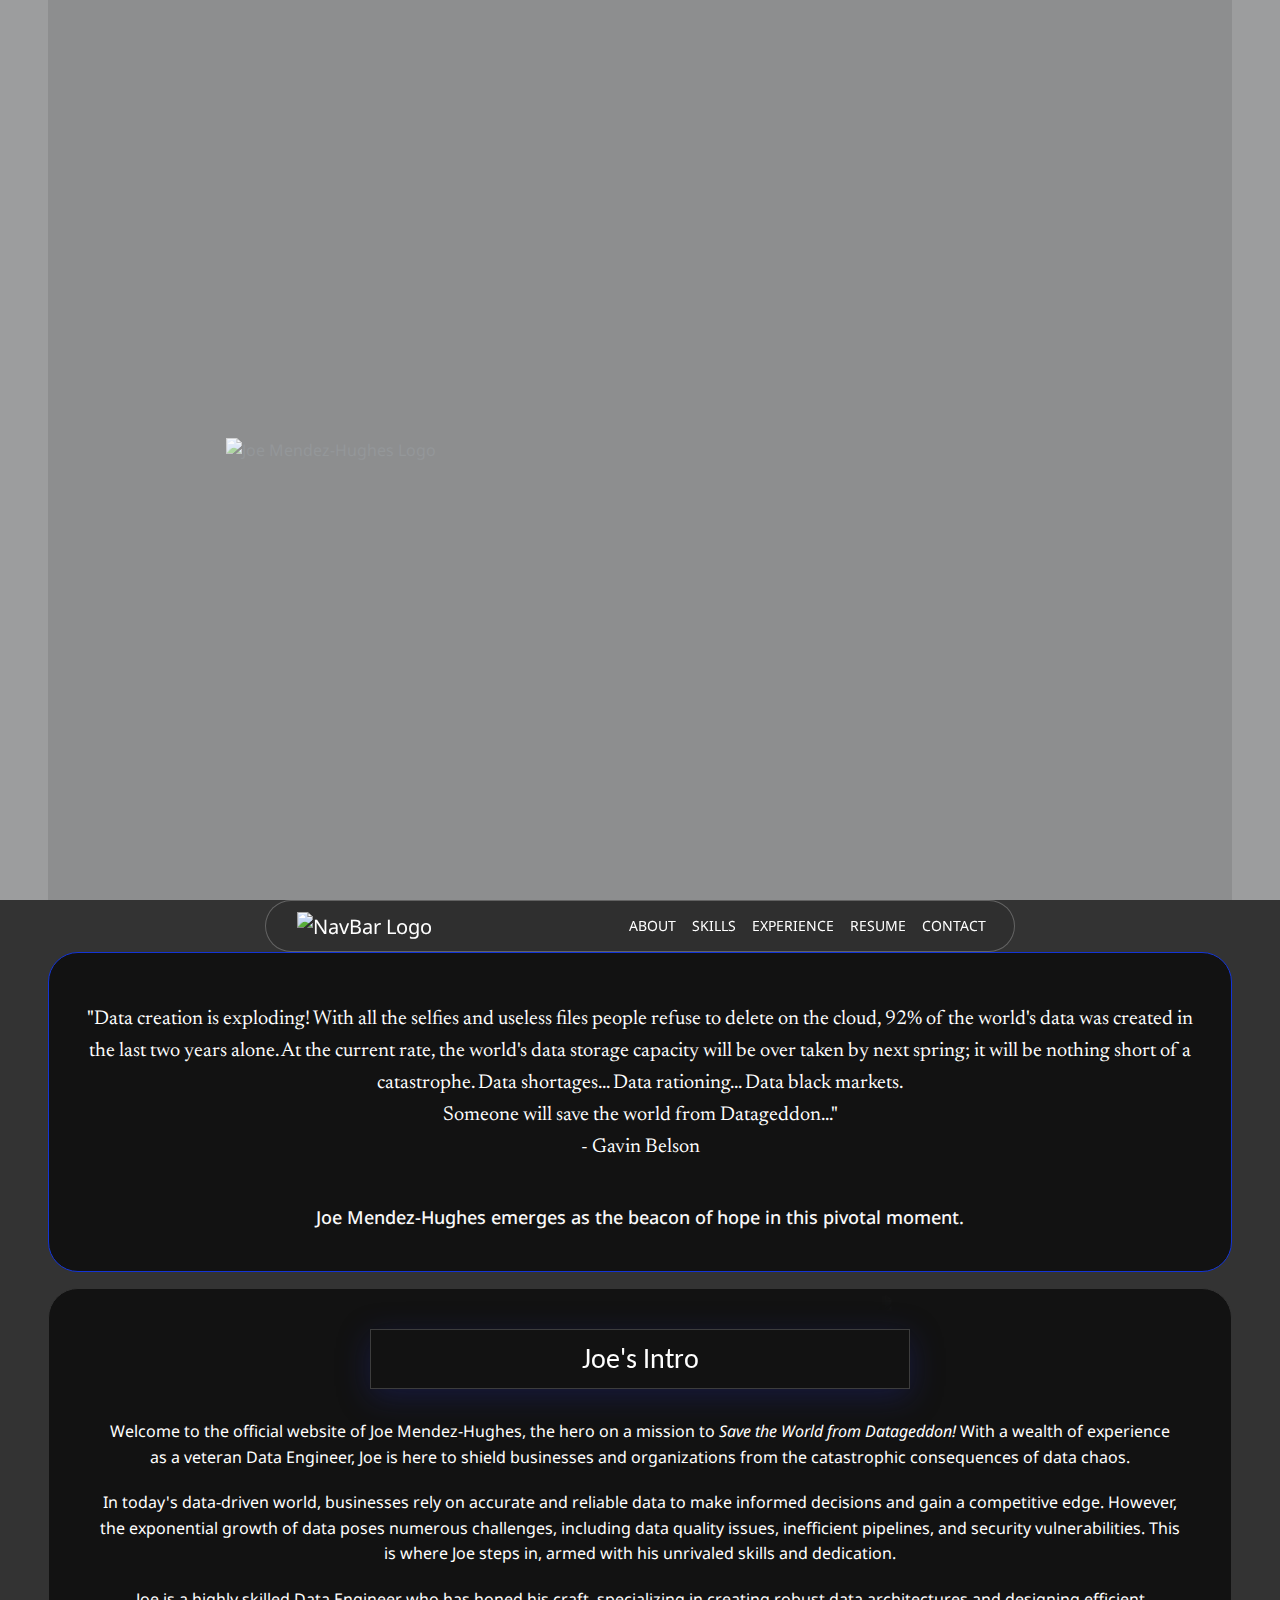
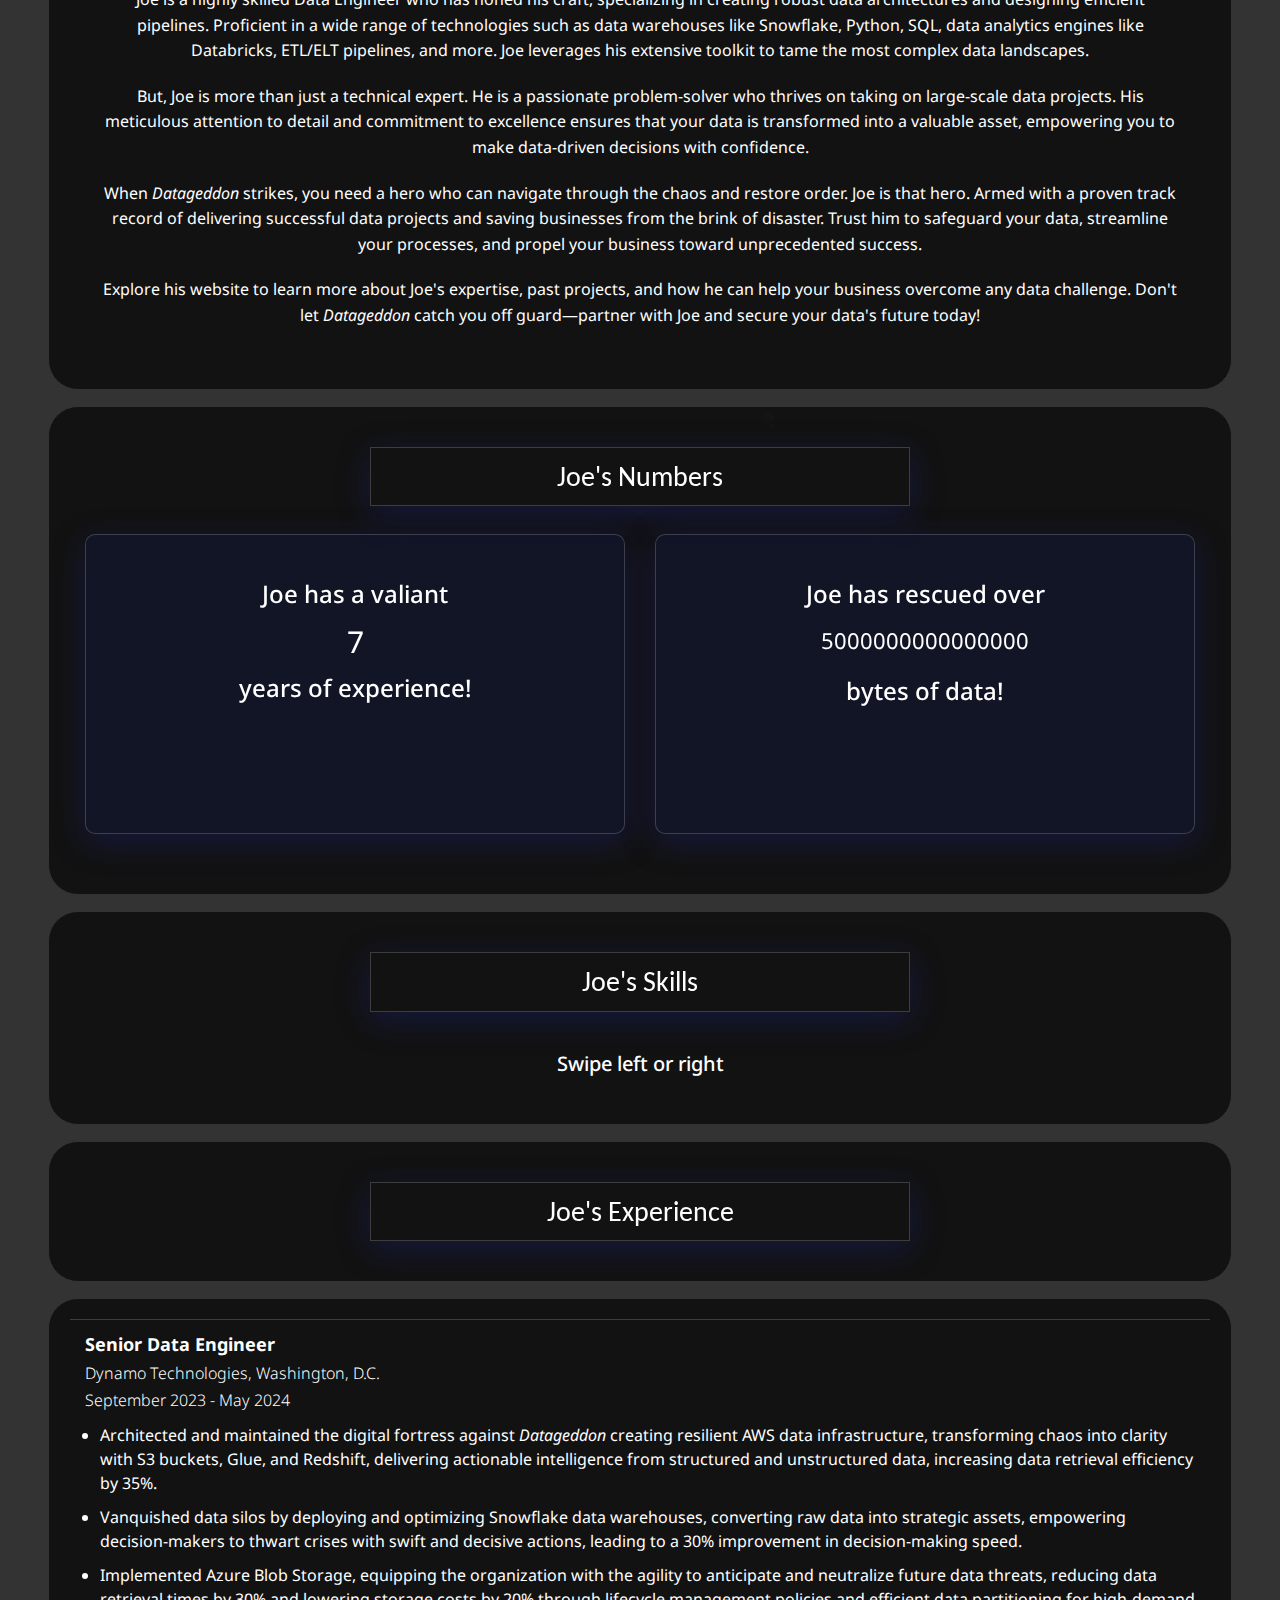
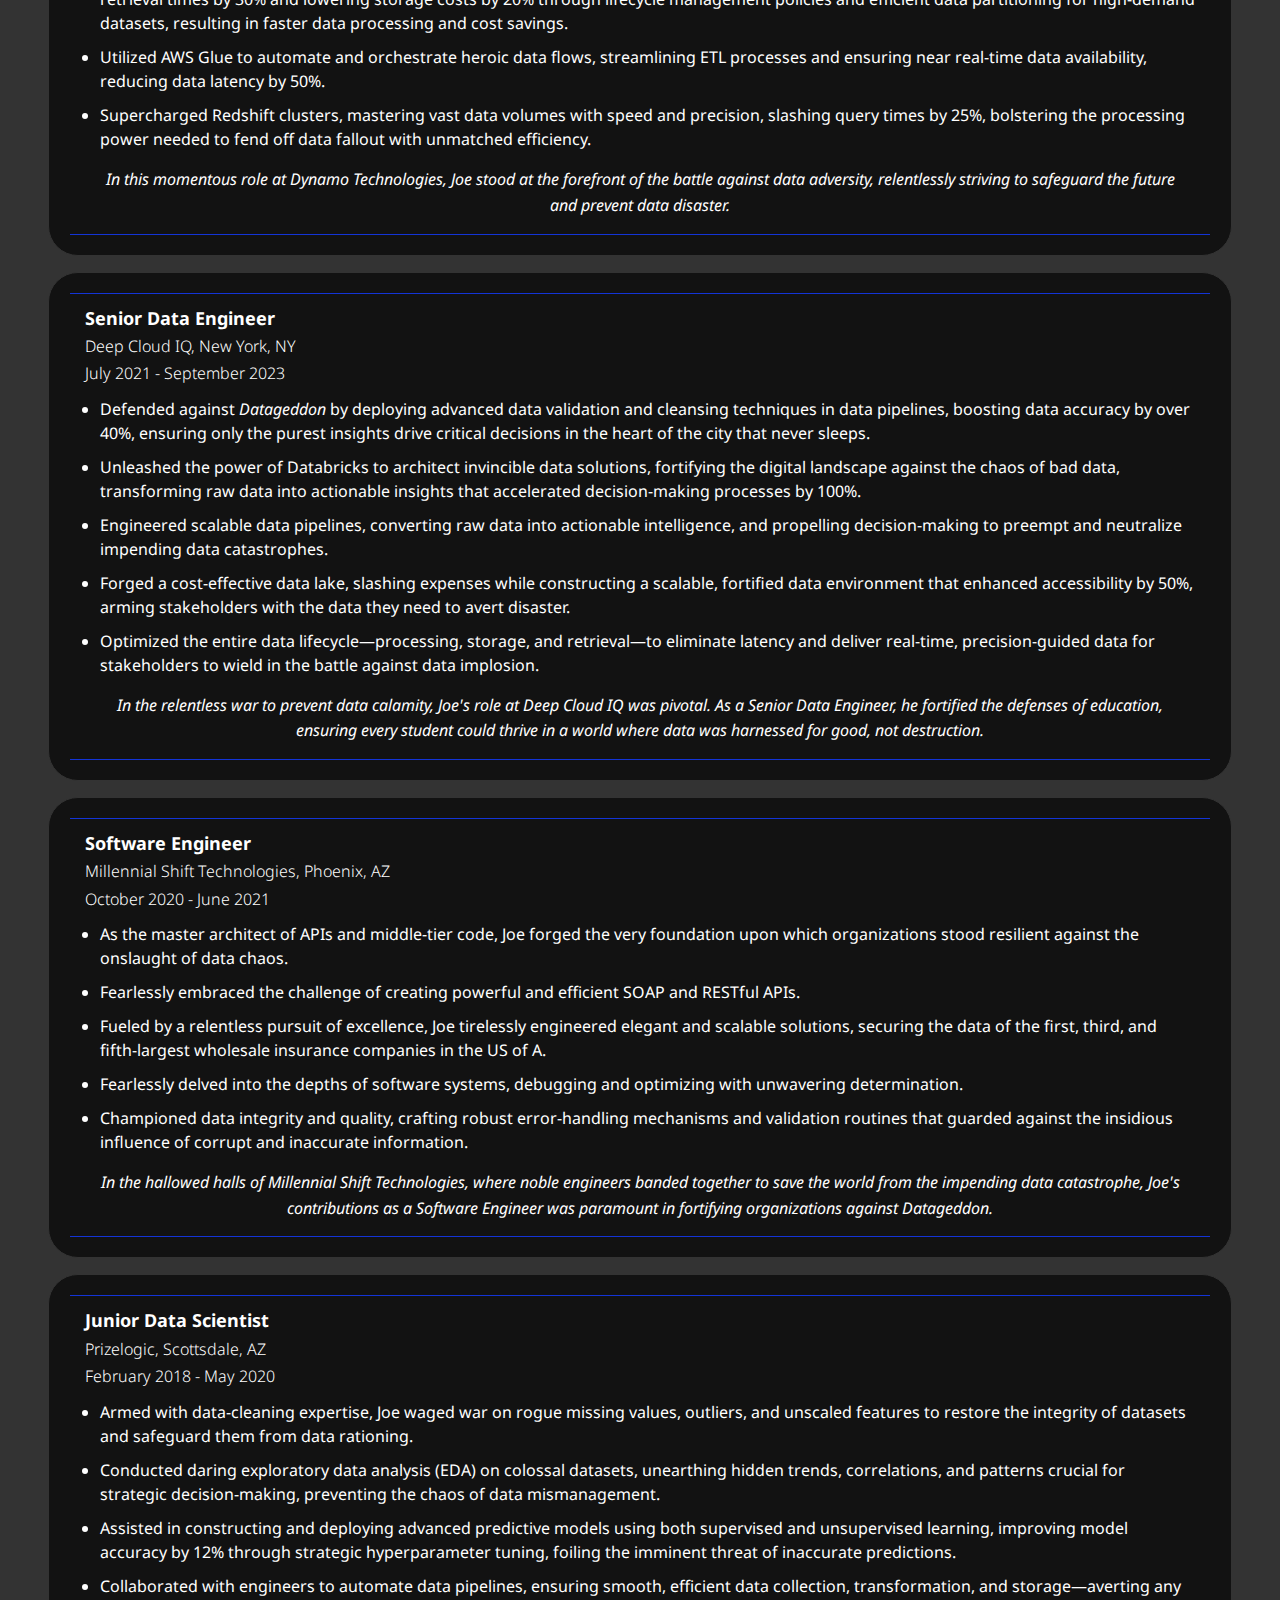
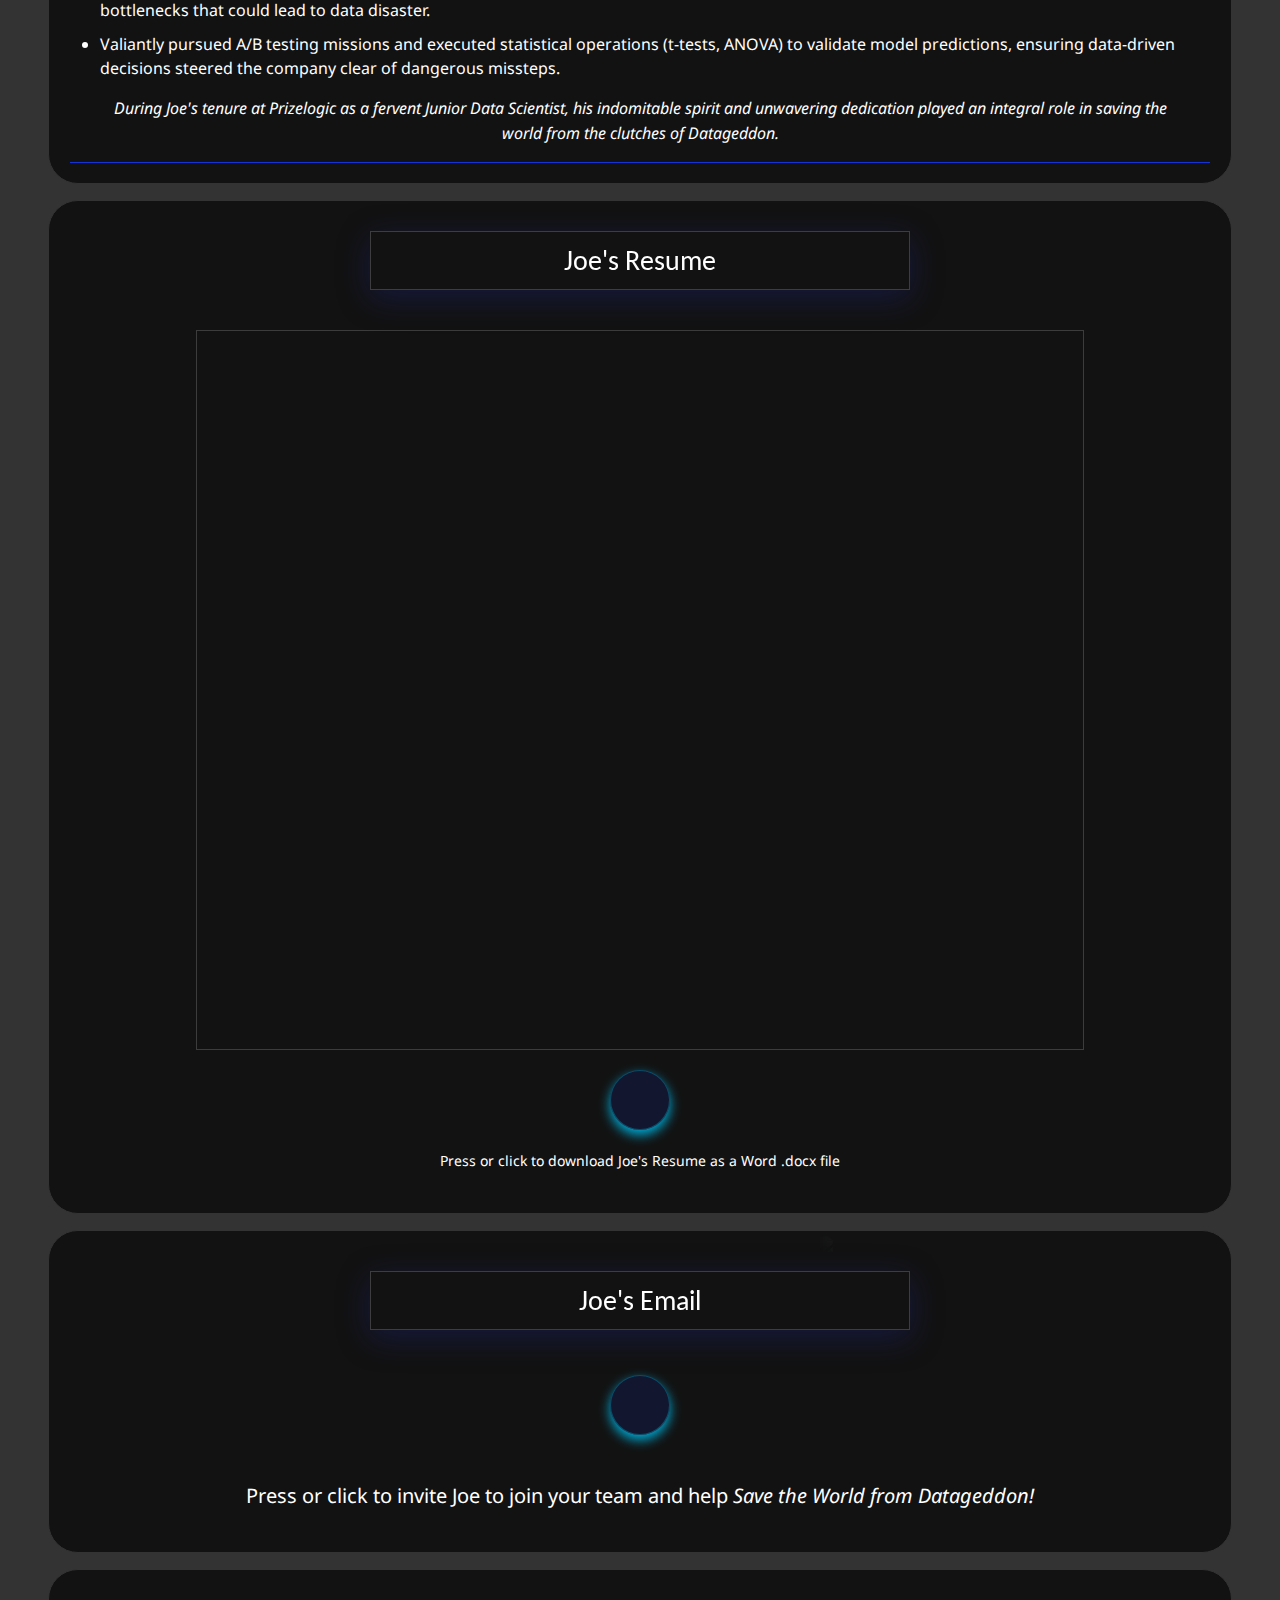
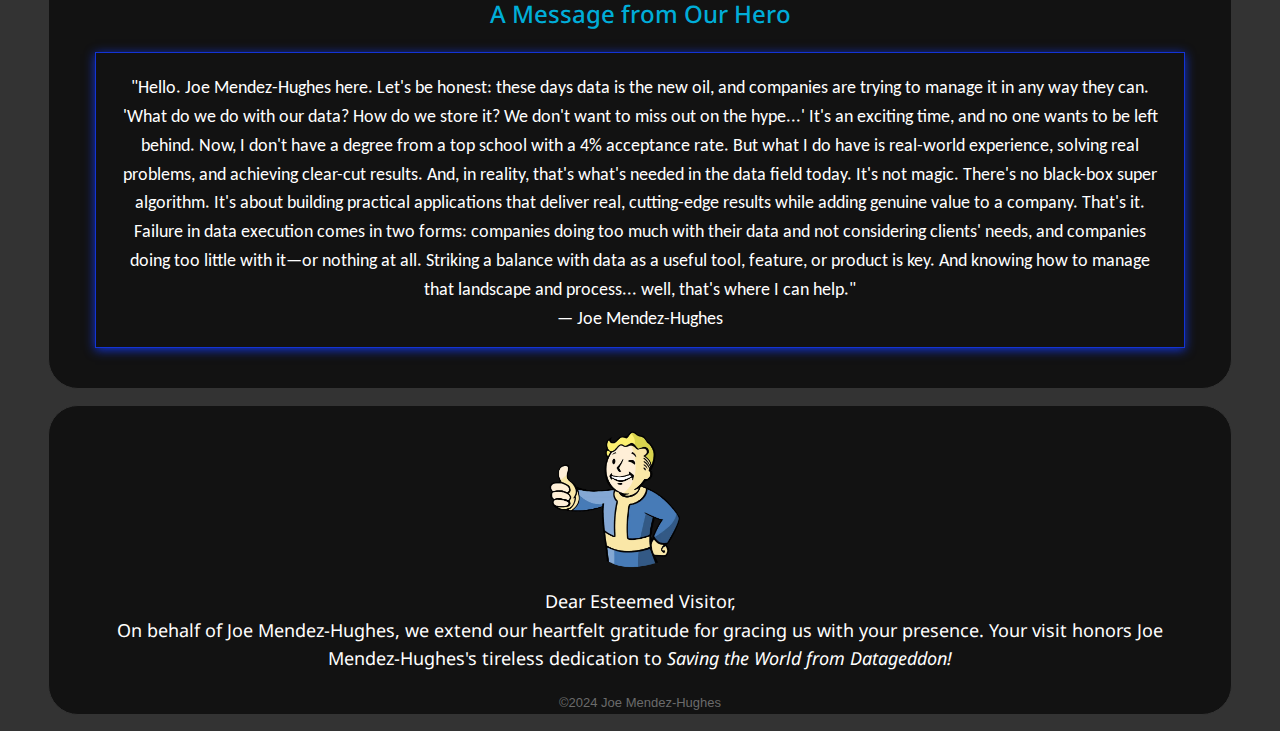
==== index.html @ c6d19e74 "Update index.html" ====
<!DOCTYPE html>
<html>

<head>
    <meta charset="UTF-8">
    <meta name="viewport" content="width=device-width, initial-scale=1.0">
    <title>Saving the World from Datageddon!</title>

    <link rel="stylesheet" type="text/css" href="css/superslides.css">
    <link rel="stylesheet" type="text/css" href="css/owl.carousel.min.css">
    <link rel="stylesheet" href="https://maxcdn.bootstrapcdn.com/bootstrap/4.0.0/css/bootstrap.min.css"
        integrity="sha384-Gn5384xqQ1aoWXA+058RXPxPg6fy4IWvTNh0E263XmFcJlSAwiGgFAW/dAiS6JXm" crossorigin="anonymous">
    <link rel="stylesheet" href="https://stackpath.bootstrapcdn.com/bootstrap/4.3.1/css/bootstrap.min.css"
        integrity="sha384-ggOyR0iXCbMQv3Xipma34MD+dH/1fQ784/j6cY/iJTQUOhcWr7x9JvoRxT2MZw1T" crossorigin="anonymous">
    <link rel="stylesheet" href="https://cdnjs.cloudflare.com/ajax/libs/fancybox/3.2.5/jquery.fancybox.min.css" />
    <link rel="preconnect" href="https://fonts.googleapis.com">
    <link rel="preconnect" href="https://fonts.gstatic.com" crossorigin>

    <link href="https://fonts.googleapis.com/css2?family=Carlito:ital,wght@0,400;0,700;1,400;1,700&display=swap" rel="stylesheet">

    <link href="https://fonts.googleapis.com/css2?family=Noto+Sans:ital,wght@0,100..900;1,100..900&display=swap" rel="stylesheet">

    <link href="https://fonts.googleapis.com/css2?family=Newsreader:ital,opsz,wght@0,6..72,200..800;1,6..72,200..800&display=swap" rel="stylesheet">

    <link rel="stylesheet" type="text/css" href="css/style.css">
    <link rel="shortcut icon" type="image/x-icon" href="img/favicon.svg" />

    <script src="https://ajax.googleapis.com/ajax/libs/jquery/3.3.1/jquery.min.js"></script>
    <script src="https://kit.fontawesome.com/c75a0766ea.js" crossorigin="anonymous"></script>
</head>
    <!-- Google tag (gtag.js) -->
<script async src="https://www.googletagmanager.com/gtag/js?id=G-HV0VY9G5QH"></script>
<script>
  window.dataLayer = window.dataLayer || [];
  function gtag(){dataLayer.push(arguments);}
  gtag('js', new Date());

  gtag('config', 'G-HV0VY9G5QH');
</script>

<body>

    <div class="loader">
        <div class="inner"></div>
    </div>
    <div id="slides">
        <div class="landing-image-container">
            <img src="img/main.svg" alt="Joe Mendez-Hughes Logo"
                class="landing-image desktop-image">
            <img src="img/main.svg" alt="Joe Mendez-Hughes Logo"
                class="landing-image mobile-image">
        </div>
        <div class="titleMessage" style="z-index: 100;">
            <div class="heading">
                <div style="color: #00add8;" class="arrow bounce">
                    <i class="fa fa-arrow-down fa-2x" href="#about"></i>
                </div>
            </div>
        </div>
    </div>
    <nav id="navigation" class="navbar navbar-expand-lg navbar-dark">
        <div class="container-fluid align-items-center">
            <a class="navbar-brand" href="#">
                <img src="img/navbar.svg" class="img-responsive" alt="NavBar Logo">
            </a>
            <button class="navbar-toggler ml-auto" type="button" data-toggle="collapse" data-target="#navbarNav"
                aria-controls="navbarNav" aria-expanded="false" aria-label="Toggle navigation">
                <span class="navbar-toggler-icon"></span>
            </button>
        </div>
        <div class="collapse navbar-collapse" id="navbarNav">
            <ul class="navbar-nav ml-auto">
                <li class="nav-item active">
                    <a class="nav-link" href="#about">ABOUT</a>
                </li>
                <li class="nav-item">
                    <a class="nav-link" href="#skills">SKILLS</a>
                </li>
                <li class="nav-item">
                    <a class="nav-link" href="#work">EXPERIENCE</a>
                </li>
                <li class="nav-item">
                    <a class="nav-link" href="#resume">RESUME</a>
                </li>
                <li class="nav-item">
                    <a class="nav-link" href="#contact">CONTACT</a>
                </li>
            </ul>
        </div>
    </nav>

    <section id="about" class="section" style="padding: 40px 0; padding-top: 20px;">
        <div class="container text-center" style=" z-index: 100;">
            <p class="quote" style="color: rgb(255 255 255); font-size: 1.250rem; z-index: 100; padding-top: 30px; text-align: center; margin: 0 auto;">
                "Data creation is exploding! With all the selfies and useless files people refuse to delete on the cloud,
                92% of the world's data was created in the last two years alone. At the current
                rate, the world's data storage capacity will be over taken by next spring; it will be nothing short of a catastrophe.
                Data shortages... Data rationing... Data black markets. <br>Someone will save the world from
                Datageddon..."<br>
                - Gavin Belson</p>
            <p
                style="color: #f9f9f9; align-items: center; display: block; margin: 0 auto; margin-top: 40px; z-index: 100; font-weight: 500; font-size: 1.125rem !important;">
                Joe Mendez-Hughes emerges as the beacon of hope in this pivotal moment.</p>
        </div>
    </section>
    <div id="gap" class="container-fluid"></div>
    <section id="intro" class="section">
        <div class="intro-container"><img src="img/city-cc.png"></div>
        <div class="col-12" style="z-index: 100;">
            <h2 class="text-box">Joe's Intro</h2>
        </div>
        <div class="container text-center" style=" z-index: 500; padding: 30px; padding-bottom: 0px !important; color: #fff">
            <p>Welcome to the official website of Joe Mendez-Hughes, the hero on a mission to <i> Save the World
                    from Datageddon! </i> With a wealth of experience as a veteran Data Engineer,  Joe is here to shield
                businesses and organizations from the catastrophic consequences of data chaos.</p>

            <p>In today's data-driven world, businesses rely on accurate and reliable data to make informed
                decisions and gain a competitive edge. However, the exponential growth of data poses numerous
                challenges,
                including data quality issues, inefficient pipelines, and security vulnerabilities. This is where Joe
                steps in, armed with his unrivaled skills and dedication.</p>

            <p>Joe is a highly skilled Data Engineer who has honed his craft, specializing in creating
                robust data architectures and designing efficient pipelines. Proficient in a wide range of technologies
                such as data warehouses like Snowflake, Python, SQL, data analytics engines like Databricks, ETL/ELT pipelines,
                and more. Joe leverages his extensive toolkit to tame the most complex data landscapes.</p>

            <p>But, Joe is more than just a technical expert. He is a passionate problem-solver who thrives on
                taking on large-scale data projects. His meticulous attention to detail and commitment to excellence
                ensures that your data is transformed into a valuable asset, empowering you to make data-driven
                decisions with confidence.</p>

            <p>When <i>Datageddon</i> strikes, you need a hero who can navigate through the chaos and restore order.
                Joe is that hero. Armed with a proven track record of delivering successful data projects and saving
                businesses from the brink of disaster. Trust him to safeguard your data, streamline your
                processes, and propel your business toward unprecedented success.</p>

            <p>Explore his website to learn more about Joe's expertise, past projects, and how he can help your
                business overcome any data challenge. Don't let <i>Datageddon</i> catch you off guard—partner with Joe
                and secure your data's future today!</p>
        </div>
    </section>
    <div id="gap" class="container-fluid"></div>
    <section id="numbers" class="section statsSection" style="padding-bottom: 60px !important;">
        <div class="background-container"><img src="img/percent.jpg"></div>
        <div class="container text-center" style="z-index: 50;">
            <h2 class="text-box">Joe's Numbers</h2>
            <div class="row">
                <div class="col-md-6">
                    <div class="squareItem">
                        <div class="squareInnerContainer" style="height: 300px;">
                            <div class="squareIcon">
                                <i class="fa-solid fa-calendar-days" style="color: #00ADD8;"></i>
                            </div>
                            <div class="squareContent" style="color: #FFFFFF;">
                                <h4>Joe has a valiant</h4>
                                <div class="counter" style="font-size: 30px; margin: 10px">7</div>
                                <h4>years of experience!</h4>
                            </div>
                        </div>
                    </div>
                </div>
                <div class="col-md-6">
                    <div class="squareItem">
                        <div class="squareInnerContainer" style="height: 300px;">
                            <div class="squareIcon">
                                <i class="fa-solid fa-database" style="color: #00ADD8;"></i>
                            </div>
                            <div class="squareContent" style="color: #ffffff">
                                <h4>Joe has rescued over</h4>
                                <div class="counter"
                                    style="font-size: 22px; margin-top: 15px; margin-bottom: 20px; margin-left: auto; margin-right: auto;">
                                    5000000000000000</div>
                                <h4>bytes of data!</h4>
                            </div>
                        </div>
                    </div>
                </div>
            </div>
        </div>
    </section>
    <div id="gap" class="container-fluid"></div>
    <section id="skills" class="skillsSection section">
        <div class="container">
            <div class="row">
                <div class="col-md-12 text-center">
                    <div class="slides-container">
                        <h2 class="text-box">Joe's Skills</h2>
                    </div>
                    <h5 style="margin-top: 40px;">Swipe left or right</h>
                </div>
                <div class="owl-carousel owl-theme">
                    <div class="skill">
                        <span class="chart">
                            <img class="manImg" src="img/SF.png" style="margin: 0 auto; height: 140px; width: auto">
                            <canvas height="180" width="152" align="center"></canvas>
                        </span>
                        <h5>Snowflake</h5>
                    </div>
                    <div class="skill">
                        <span class="chart">
                            <img class="manImg" src="img/Amazon-Redshift-Logo.svg" style="margin: 0 auto; height: 100%; width: auto">
                            <canvas height="180" width="152" align="center"></canvas>
                        </span>
                        <h5>AWS Redshift</h5>
                    </div>
                    <div class="skill">
                        <span class="chart">
                            <img class="manImg" src="img/databricks.png" style="height: 100%; width: auto">
                            <canvas height="180" width="152" align="center"></canvas>
                        </span>
                        <h5>Databricks</h5>
                    </div>
                    <div class="skill">
                        <span class="chart" style="margin: 0 auto;">
                            <img class="manImg" src="img/cloud_sql.svg"
                                style="margin: 0 auto; height: 100%; width: auto; margin-bottom: 40px">
                            <canvas height="180" width="152" align="center"></canvas>
                        </span>
                        <h5>SQL</h5>
                    </div>
                    <div class="skill">
                        <span class="chart">
                            <img class="manImg" src="img/python-logo-only.svg"
                                style="margin: 0 auto; height: 100%; width: auto; margin-top: 10px;">
                            <canvas height="180" width="152" align="center"></canvas>
                        </span>
                        <h5>Python</h5>
                    </div>
                    <div class="skill">
                        <span class="chart">
                            <img class="manImg" src="img/dbt-signature_tm_light.svg" style="padding-top: 50px">
                            <canvas height="180" width="152" align="center"></canvas>
                        </span>
                        <h5>dbt</h5>
                    </div>
                    <div class="skill">
                        <span class="chart" style="margin: 0 auto;">
                            <img class="manImg" src="img/pngwing.com.png"
                                style="padding-top: 40px; margin: 0 auto; width: 140px;">
                            <canvas height="180" width="152" align="center"></canvas>
                        </span>
                        <h5>Amazon Web Services</h5>
                    </div>
                    <div class="skill">
                        <span class="chart">
                            <img class="manImg" src="img/azure.svg_.png" style="height: auto; width: 100%; margin: 0 auto;">
                            <canvas height="180" width="152" align="center"></canvas>
                        </span>
                        <h5>Azure</h5>
                    </div>
                </div>
            </div>
        </div>
    </section>
    <div id="gap" class="container-fluid"></div>
    <section id="work" class="section">
        <div class="container">
            <div class="heading text-center">
                <h2 class="text-box">Joe's Experience</h2>
            </div>
        </div>
    </section>
    <div id="gap" class="container-fluid"></div>
    <section class="resume-section1">
        <div class="resume1-image-container" style="z-index: 1;"><img src="img/underlay.webp"></div>
        <div class="container"
            style="border: .25px #1334D6; border-style: solid none; padding-top: 10px; padding-bottom: 10px; z-index: 100; color:#ffffff; text-shadow: 0px 1px #121212;">
            <p class="heading-section" style="margin-bottom: 1.6px; font-weight: bold; font-size: 1.125rem !important;">Senior Data Engineer</p>
            <p class="heading-section" style="margin-bottom: 1.6px;">Dynamo Technologies, Washington, D.C.</p>
            <p class="heading-section" style="margin-bottom: 10px;">September 2023 - May 2024</P>
            <ul style="padding-left: 15px;">
                <li>Architected and maintained the digital fortress against <i>Datageddon</i> creating resilient AWS data
                    infrastructure,
                    transforming chaos into clarity with S3 buckets, Glue, and Redshift, delivering actionable
                    intelligence from structured and unstructured data, increasing data retrieval efficiency by 35%.</li>

                <li>Vanquished data silos by deploying and optimizing Snowflake data warehouses, converting raw data
                    into strategic assets, empowering decision-makers to thwart crises with swift and decisive actions,
                    leading to a 30% improvement in decision-making speed.</li>

                <li>Implemented Azure Blob Storage, equipping the organization with the agility to anticipate and
                    neutralize future data threats, reducing data retrieval times by 30% and lowering storage costs by
                    20% through lifecycle management policies and efficient data partitioning for high-demand datasets,
                    resulting in faster data processing and cost savings.</li>

                <li>Utilized AWS Glue to automate and orchestrate heroic data flows, streamlining ETL processes and ensuring
                    near real-time data availability, reducing data latency by 50%.</li>

                <li>Supercharged Redshift clusters, mastering vast data volumes with speed and precision, slashing query
                    times by
                    25%, bolstering the processing power needed to fend off data fallout with unmatched efficiency.</li>
            </ul>
            <p style="margin-top: 10px; margin-bottom: 5px !important; text-align: center; font-style: italic; padding: 0px 10px;">In this momentous role at
                Dynamo Technologies, Joe stood at the forefront
                of the battle against data adversity, relentlessly striving to
                safeguard the future and prevent data disaster.</p>
        </div>
    </section>
    <div id="gap" class="container-fluid"></div>
    <section class="resume-section2">
        <div class="resume2-image-container" style="z-index: 1;"><img src="img/circle-smirkle.png"></div>
        <div class="container"
            style="border: .25px #1334D6; border-style: solid none; padding-top: 10px; padding-bottom: 10px;z-index: 100; color:#ffffff;">
            <p class="heading-section" style="margin-bottom: 1.6px; font-weight: bold; font-size: 1.125rem !important;">Senior Data Engineer</p>
            <p class="heading-section" style="margin-bottom: 1.6px;">Deep Cloud IQ, New York, NY</p>
            <p class="heading-section" style="margin-bottom: 10px;">July 2021 - September 2023</p>
            <ul style="padding-left: 15px;">
                <li>Defended against <i>Datageddon</i> by deploying advanced data validation and cleansing techniques in data
                    pipelines,
                    boosting data accuracy by over 40%, ensuring only the purest insights drive critical decisions
                    in the heart of the city that never sleeps.</li>

                <li>Unleashed the power of Databricks to architect invincible data solutions, fortifying the
                    digital landscape against the chaos of bad data, transforming raw data into actionable insights that
                    accelerated decision-making processes by 100%.</li>

                <li>Engineered scalable data pipelines, converting raw data into actionable intelligence, and propelling
                    decision-making to preempt and neutralize impending data catastrophes.</li>

                <li>Forged a cost-effective data lake, slashing expenses while constructing a scalable, fortified data
                    environment that enhanced accessibility by 50%,
                    arming stakeholders with the data they need to avert disaster.</li>

                <li>Optimized the entire data lifecycle—processing, storage, and retrieval—to eliminate latency and
                    deliver real-time,
                    precision-guided data for stakeholders to wield in the battle against data implosion.</li>
            </ul>
            <p style="margin-top: 10px; text-align: center; margin-bottom: 5px !important; padding: 0px 10px; font-style: italic; padding: 0px 10px;">In the relentless war to
                prevent data calamity, Joe's role at Deep Cloud
                IQ was pivotal. As a Senior Data Engineer,
                he fortified the defenses of education, ensuring every student could thrive in a world where data
                was harnessed for good, not destruction.</p>
        </div>
    </section>
    <div id="gap" class="container-fluid"></div>
    <section class="resume-section3">
        <div class="resume3-image-container" style="z-index: 1;"><img src="img/blue-chips.jpeg"></div>
        <div class="container"
            style="border: .25px #1334D6; border-style: solid none; padding-top: 10px; padding-bottom: 10px;z-index: 100; color:#ffffff;">
            <p class="heading-section" style="margin-bottom: 1.6px; font-weight: bold; font-size: 1.125rem !important;">Software Engineer</p>
            <p class="heading-section" style="margin-bottom: 1.6px;">Millennial Shift Technologies, Phoenix, AZ</p>
            <p class="heading-section" style="margin-bottom: 10px;">October 2020 - June 2021</p>
            <ul style="padding-left: 15px;">
                <li>As the master architect of APIs and middle-tier code, Joe forged the very foundation upon which
                    organizations stood resilient against the onslaught of data chaos.</li>

                <li>Fearlessly embraced the challenge of creating powerful and efficient SOAP and RESTful APIs.</li>

                <li>Fueled by a relentless pursuit of excellence, Joe tirelessly engineered elegant and scalable
                    solutions, securing the data of the first, third, and fifth-largest wholesale insurance
                    companies in the US of A.</li>

                <li>Fearlessly delved into the depths of software systems, debugging and optimizing with unwavering
                    determination.</li>

                <li>Championed data integrity and quality, crafting robust error-handling mechanisms and validation
                    routines that guarded against the insidious influence of corrupt and inaccurate information.
                </li>
            </ul>

            <p style="margin-top: 10px; text-align: center; margin-bottom: 5px !important; padding: 0px 10px; font-style: italic;">In the hallowed halls of
                Millennial Shift Technologies,
                where noble engineers banded together to save
                the world from the impending data catastrophe, Joe's contributions
                as a Software Engineer was paramount in fortifying organizations against <i>Datageddon</i>.</p>
        </div>
    </section>
    <div id="gap" class="container-fluid"></div>
    <section class="resume-section4">
        <div class="resume4-image-container" style="z-index: 1;"><img src="img/blue-green.png"></div>
        <div class="container"
            style="border: .25px #1334D6; border-style: solid none; padding-top: 10px; padding-bottom: 10px;z-index: 100; color:#ffffff">
            <p class="heading-section" style="margin-bottom: 1.6px; font-weight: bold; font-size: 1.125rem !important;">Junior Data Scientist</p>
            <p class="heading-section" style="margin-bottom: 1.6px;">Prizelogic, Scottsdale, AZ</p>
            <p class="heading-section" style=" margin-bottom: 10px;">February 2018 - May 2020</p>
            <ul style="padding-left: 15px;">
                <li>Armed with data-cleaning expertise, Joe waged war on rogue missing values, outliers,
                    and unscaled features to restore the integrity of datasets and safeguard them from data rationing.
                </li>

                <li>Conducted daring exploratory data analysis (EDA) on colossal datasets, unearthing hidden trends,
                    correlations,
                    and patterns crucial for strategic decision-making, preventing the chaos of data mismanagement.</li>

                <li>Assisted in constructing and deploying advanced predictive models using both supervised and
                    unsupervised learning,
                    improving model accuracy by 12% through strategic hyperparameter tuning, foiling the imminent threat
                    of inaccurate predictions.</li>

                <li>Collaborated with engineers to automate data pipelines, ensuring smooth, efficient data collection,
                    transformation,
                    and storage—averting any bottlenecks that could lead to data disaster.</li>

                <li>Valiantly pursued A/B testing missions and executed statistical operations (t-tests, ANOVA) to
                    validate model
                    predictions, ensuring data-driven decisions steered the company clear of dangerous missteps.</li>
            </ul>
            <p style="margin-top: 10px; text-align: center; margin-bottom: 5px !important; font-style: italic; padding: 0px 15px;">During Joe's tenure at
                Prizelogic as a fervent Junior Data Scientist,
                his indomitable spirit and unwavering dedication played an integral role in saving the world from the
                clutches of <i>Datageddon</i>.</p>
        </div>
    </section>
    <div id="gap" class="container-fluid"></div>
    <section id="resume">
        <div class="container text-center" style="padding-bottom: 20px; z-index: 50;">
            <div class="col-12" style="margin-top: 30px; margin-bottom: 40px; z-index: 50;">
                <h2 class="text-box">Joe's Resume</h2>
            </div>
            <div class="pdf-container" style="z-index: 100;">
                <iframe src="img/Joe Mendez-Hughes Resume.pdf" class="resume-image desktop-device" frameborder="0"
                    alt="Joe Mendez-Hughes Resume.pdf" style="z-index: 100;"></iframe>
                <div class="image-container" style="z-index: 100;">
                    <img src="img/Joe Mendez-Hughes Resume.jpg" class="resume-image mobile-device" onclick="toggleFullscreen(this)"
                        alt="Joe Mendez-Hughes Resume Image" style="z-index: 100;">
                </div>
            </div>
            <div class="col-12" style="margin: 0 auto;">
                <a href="img/Joe Mendez-Hughes Resume.docx" download class="downloadButton"
                    style="margin-top: 20px;"><i class="fa-solid fa-file-arrow-down fa-xl"></i>
                </a>
                <p style="margin: 20px; z-index: 500; color: #FFFFFF; font-size: .875rem;">Press or click to download Joe's Resume as a Word .docx
                        file</p>
            </div>
        </div>
    </section>
    <div id="gap" class="container-fluid"></div>
    <section id="contact" class="contactSection section" style="padding-bottom: 20px !important;">
        <div class="contact-image-container" style="z-index: 1;"><img src="img/blinded-by-the-lights.png"></div>
        <div class="container text-center" style="z-index: 100;">
            <div class="heading">
                <h2 class="text-box" style="z-index: 100;">Joe's Email</h2>
                <a href="mailto:joemendezhughes@gmail.com" email class="contactButton" style="margin-top: 45px;">
                    <i class="fa-solid fa-envelope fa-xl"></i>
                </a>
                <p style="z-index: 100; margin-top: 45px; font-size: 1.250rem; font-weight: 400;">Press or click to invite Joe to join your team and help <i>Save
                        the World from Datageddon!</i></p>
            </div>
        </div>
    </section>
    <div id="gap" class="container-fluid"></div>
    <section id="message" class="message section" style="padding-top: 30px !important;">
        <div class="container text-center" style="z-index: 100">
            <div class="col-12" style="padding-left: 10px; padding-right: 10px; ">
                <h4 style="padding-bottom: 15px; color: #00ADD8; font-weight: 500 !important;">A Message from Our Hero</h4>
                <p class="joemendezhughes">
                    "Hello. Joe Mendez-Hughes here. Let's be honest: these days data is the new oil,
                    and companies are trying to manage it in any way they can. 'What do we do with our data? How do we
                    store it? We don't want to miss out on the hype...' It's an exciting time, and no one wants to be left
                    behind. Now, I don't have a degree from a top school with a 4% acceptance rate. But what I do have is
                    real-world experience, solving real problems, and achieving clear-cut results. And, in reality,
                    that's what's needed in the data field today. It's not magic. There's no black-box super algorithm.
                    It's about building practical applications that deliver real, cutting-edge results while adding
                    genuine value to a company. That's it. Failure in data execution comes in two forms: companies doing
                    too much with their data and not considering clients' needs, and companies doing too little with it—or
                    nothing at all. Striking a balance with data as a useful tool, feature, or product is key. And knowing how to manage
                    that landscape and process... well, that's where I can help."
                    </br>— Joe Mendez-Hughes
                </p>
            </div>
        </div>
    </section>
    <div id="gap" class="container-fluid"></div>
    <section id="thanks" class="thanksSection section" style="padding: 0 0 !important;">
        <div class="thanks-container">
            <img src="img/vaultBoy.webp" alt="Logo" style="padding-right: 50px; padding-top: 20px">
        </div>
        <div class="container text-center quote">
            <p class="quote" style="padding-top: 15px; font-size: 1.125rem; line-height: 1.6; font-weight: 400; color: #fff; font-family: 'Noto Sans' !important;">Dear
                Esteemed Visitor,<br>
                On behalf of Joe Mendez-Hughes, we extend our heartfelt gratitude for gracing us with your presence.
                Your visit honors Joe Mendez-Hughes's tireless dedication to <i>Saving the World from Datageddon!</i>
            </p>
            <p
                style="color: #6b6b6b;  margin-bottom: 0px; font-size: 0.813rem; font-family: sans-serif;">
                &copy;2024 Joe Mendez-Hughes</p>
        </div>
    </section>
    <div id="gap" class="container-fluid"></div>

    <script src="js/countUp.js"></script>
    <script src="js/countUp-jquery.js"></script>
    <script src="js/jquery.superslides.min.js"></script>
    <script src="js/jquery.easypiechart.min.js"></script>
    <script src="js/owl.carousel.min.js"></script>
    <script src="js/typed.min.js"></script>
    <script src="https://cdnjs.cloudflare.com/ajax/libs/popper.js/1.12.9/umd/popper.min.js"
        integrity="sha384-ApNbgh9B+Y1QKtv3Rn7W3mgPxhU9K/ScQsAP7hUibX39j7fakFPskvXusvfa0b4Q"
        crossorigin="anonymous"></script>
    <script src="https://maxcdn.bootstrapcdn.com/bootstrap/4.0.0/js/bootstrap.min.js"
        integrity="sha384-JZR6Spejh4U02d8jOt6vLEHfe/JQGiRRSQQxSfFWpi1MquVdAyjUar5+76PVCmYl"
        crossorigin="anonymous"></script>
    <script type="text/javascript" src="https://unpkg.com/isotope-layout@3.0.5/dist/isotope.pkgd.min.js"></script>
    <script src="https://cdnjs.cloudflare.com/ajax/libs/fancybox/3.2.5/jquery.fancybox.min.js"></script>

    <script src="js/script.js"></script>

</body>

</html>
---- css/style.css ----
li {
  font-size: 1rem;
}
p {
  font-size: 1rem;
  line-height: 1.5;
}
.squareInnerContainer,
.text-box {
  box-shadow: 0 8px 32px 0 rgb(31 38 135 / 0.37);
}
.nav-link,
a {
  text-decoration: none;
}
*,
::after,
::before {
  margin: 0;
  padding: 0;
  box-sizing: border-box;
  -webkit-font-smoothing: antialiased;
}
body {
  background-color: #333 !important;
  font-family: "Noto Sans", sans-serif !important;
  padding-left: 48px;
  padding-right: 48px;
}
.newsreader-font {
  font-family: "Newsreader", serif;
  font-optical-sizing: auto;
  font-weight: 400;
  font-style: normal;
}

.noto-sans-font {
  font-family: "Noto Sans", sans-serif;
  font-optical-sizing: auto;
  font-weight: 400;
  font-style:normal;
  font-variation-settings:
    "wdth" 100;
}
.carlito-regular {
  font-family: "Carlito", sans-serif;
  font-weight: 400;
  font-style: normal;
}
.carlito-light {
  font-family: "Carlito", sans-serif;
  font-weight: 300;
  font-style: normal;
}

.carlito-bold {
  font-family: "Carlito", sans-serif;
  font-weight: 700;
  font-style: normal;
}

p.quote {
  font-family: "Newsreader", serif !important;
}

.joemendezhughes {
  font-family: "Carlito", sans-serif !important;
  font-size: 1.125rem !important;
}
.text-box {
  font-family: "Carlito", sans-serif;
}
#document,
#message {
  margin: 0 auto;
}
.landing-image-container {
  position: relative;
  width: 100%;
  height: 100vh;
  overflow: hidden;
  background: #121212;
  z-index: 1;
}
.landing-image {
  position: relative;
  top: 50%;
  -webkit-transform: translateY(-50%);
  -ms-transform: translateY(-50%);
  transform: translateY(-50%);
  margin: 0 auto;
  z-index: 2;
}
.desktop-image {
  display: block;
  width: 70%;
  height: auto;
  z-index: 2;
}
.mobile-device,
.mobile-image {
  display: none;
}
.pdf-container {
  width: 80%;
  height: 80vh;
  margin: auto;
  display: flex;
  justify-content: center;
  align-items: center;
  border: 1px solid rgba(255, 255, 255, 0.18);
}
.desktop-device {
  display: block;
  width: 100%;
  height: 100%;
  border: none;
}
p {
  line-height: 1.6;
  margin-bottom: 20px;
}
li {
  margin-bottom: 10px;
}
@media only screen and (max-width: 1025px) {
  .landing-image {
    position: relative;
    top: 50%;
    -webkit-transform: translateY(-50%);
    -ms-transform: translateY(-50%);
    transform: translateY(-50%);
  }
  .desktop-device {
    display: block;
  }
  .desktop-image,
  .mobile-device {
    display: none;
  }
  .mobile-image {
    display: block;
    width: 100%;
    height: auto;
    padding-left: 15px;
    padding-right: 15px;
  }
  .container d-flex align-items-center {
    margin-left: 15px;
    margin-right: 15px;
  }
  div.thanks-container {
    max-width: 65vw;
    height: 100%;
  }
  .thanks-container img {
    width: 100%;
    height: auto;
  }
  #navigation {
    width: 100% !important;
    background: rgb(39 39 39 / 0.1);
    backdrop-filter: blur(60px);
    -webkit-backdrop-filter: blur(60px);
    border-bottom: 1px solid;
    box-shadow: 0 0 80px rgb(0 0 0 / 0.3);
    margin-top: 0 !important;
    margin-left: 0 !important;
    margin-right: 0 !important;
    z-index: 100;
    border-radius: 0 !important;
    max-width: 100vw !important;
    min-width: 100vw !important;
  }
}
@media only screen and (max-width: 750px) {
  .mobile-image,
  ul {
    padding-left: 10px;
  }
  .landing-image {
    position: relative;
    top: 50%;
    -webkit-transform: translateY(-50%);
    -ms-transform: translateY(-50%);
    transform: translateY(-50%);
  }
  .desktop-image,
  .mobile-device {
    display: none;
  }
  .desktop-device,
  .mobile-image {
    display: block;
  }
  .mobile-image {
    width: 100%;
    height: auto;
    padding-right: 10px;
  }
  div.thanks-container {
    max-width: 40vw;
    height: 100%;
  }
  .thanks-container img {
    width: 100%;
    height: auto;
  }
  .heading-section {
    text-align: center;
  }
  #navigation {
    width: 100% !important;
    background: rgb(39 39 39 / 0.1);
    backdrop-filter: blur(60px);
    -webkit-backdrop-filter: blur(60px);
    border-bottom: 1px solid;
    box-shadow: 0 0 80px rgb(0 0 0 / 0.3);
    margin-top: 0 !important;
    margin-left: 0 !important;
    margin-right: 0 !important;
    z-index: 100;
    border-radius: 0 !important;
    max-width: 100vw !important;
    min-width: 100vw !important;
  }
  .navbar-brand img {
    height: 8vw;
    width: auto;
    padding-top: 1px !important;
    padding-bottom: 1px !important;
  }
  .downloadButton {
    background: #00add8 !important;
    color: #000000 !important;
    box-shadow: 0 3px 4px 0 #1334d6 !important;
    text-decoration: none !important;
    border: 1px solid rgba(255, 255, 255, 0.18) !important;
  }
  .contactButton {
    background: #00add8 !important;
    color: #000000 !important;
    box-shadow: 0 3px 4px 0 #1334d6 !important;
    text-decoration: none !important;
    border: 1px solid rgba(255, 255, 255, 0.18) !important;
  }
}
@media only screen and (max-width: 576px) {
  li,
  p {
    margin-bottom: 10px;
    font-size: 1rem;
  }
  li {
    margin-bottom: 15px !important;
  }
  .pdf-container,
  .text-box,
  .text-box2 {
    max-width: 95vw;
    width: 100%;
  }
  .heading-section,
  .headingImage {
    text-align: center;
  }
  body {
    background-color: #333 !important;
    font-family: "Fira Sans", sans-serif !important;
    padding-left: 12px;
    padding-right: 12px;
  }
  .landing-image {
    position: relative;
    top: 50%;
    -webkit-transform: translateY(-50%);
    -ms-transform: translateY(-50%);
    transform: translateY(-50%);
  }
  .desktop-device,
  .desktop-image {
    display: none;
  }
  .mobile-image {
    display: block;
    width: 100%;
    height: auto;
    padding-left: 10px;
    padding-right: 10px;
  }
  #navbar .navbar.navbar-expand-lg.navbar-dark {
    align-items: center;
    justify-content: center;
    margin: auto 0;
  }
  .pdf-container {
    height: 100%;
    margin: auto;
    display: flex;
    justify-content: center;
    align-items: center;
    border: 0.1px solid #fff0;
  }
  .headingImage,
  .navbar-toggler ml-auto {
    margin: 0 auto;
  }
  .mobile-device {
    display: block;
    width: 100%;
    height: auto;
    padding: 0 0px;
  }
  p {
    line-height: 1.4;
  }
  container.text-center.quote {
    padding-left: 10px;
    padding-right: 10px;
    display: flex;
    justify-content: center;
    align-items: center;
  }
  h5.quote {
    padding-left: 15px;
    padding-right: 15px;
  }
  .navbar-toggler-icon {
    border-color: #fff;
    color: #fff;
  }
  .text-box {
    border-radius: 30px !important;
  }
  div.thanks-container {
    max-width: 70vw;
    height: 100%;
  }
  .thanks-container img {
    width: 100%;
    height: auto;
  }
  #navigation {
    width: 100% !important;
    background: rgb(39 39 39 / 0.1);
    backdrop-filter: blur(60px);
    -webkit-backdrop-filter: blur(60px);
    border-bottom: 1px solid;
    box-shadow: 0 0 80px rgb(0 0 0 / 0.3);
    z-index: 100;
    border-radius: 0 !important;
    max-width: 100vw !important;
    min-width: 100vw !important;
  }
  .navbar-collapse collapse show {
    background-color: #121212;
  }
  .fixedNav #navigation {
    position: fixed;
    top: 0;
  }
  .headingImage {
    display: flex;
    justify-content: center;
    align-items: center;
    width: 100%;
    max-width: 90vw;
  }
  .navbar-brand img {
    max-width: 70vw;
  }
  .downloadButton {
    background: #00add8 !important;
    color: #000000 !important;
    box-shadow: 0 3px 4px 0 #1334d6 !important;
    text-decoration: none !important;
    border: 1px solid rgba(255, 255, 255, 0.18) !important;
  }
  .contactButton {
    background: #00add8 !important;
    color: #000000 !important;
    box-shadow: 0 3px 4px 0 #1334d6 !important;
    text-decoration: none !important;
    border: 1px solid rgba(255, 255, 255, 0.18) !important;
  }
  .quote {
    width: 100% !important;
    padding: 0px 10px;
  }
  .intro {
    width: 100% !important;
    padding: 0px 15px;
  }
}
.about-container,
.intro-container {
  pointer-events: none;
  top: 0;
  height: 100%;
  object-fit: cover;
  object-position: center;
}
.about-container img,
.background-container img,
.experience-image-container img,
.intro-container img,
.message-container img,
.resume1-image-container img,
.resume2-image-container img,
.resume3-image-container img,
.resume4-image-container img {
  height: auto;
  max-width: 100%;
}

.resume3-image-container {
  mask-image: linear-gradient(to right, rgb(0, 0, 0), rgba(0, 0, 0, 0));
  pointer-events: none;
  position: absolute;
  top: 0;
  right: 78%;
  width: 60%;
  height: 100%;
  object-fit: cover;
  object-position: center;
  z-index: 1;
}
.resume4-image-container {
  mask-image: linear-gradient(to right, rgb(0, 0, 0), rgba(0, 0, 0, 0));
  pointer-events: none;
  position: absolute;
  top: 0;
  right: 78%;
  width: 55%;
  height: 100%;
  object-fit: cover;
  object-position: center;
  z-index: 1;
}
.resume1-image-container {
  mask-image: linear-gradient(to right, rgb(0, 0, 0), rgba(0, 0, 0, 0));
  pointer-events: none;
  position: absolute;
  top: 0;
  right: 75%;
  width: 50%;
  height: 100%;
  object-fit: cover;
  object-position: center;
  z-index: 1;
}
.resume2-image-container {
  mask-image: linear-gradient(to right, rgb(0, 0, 0), rgba(0, 0, 0, 0));
  pointer-events: none;
  position: absolute;
  top: 0;
  right: 70%;
  width: 75%;
  height: 100%;
  object-fit: cover;
  object-position: center;
  z-index: 1;
}
.headingImage,
.text-box {
  margin: 0 auto;
  width: 100%;
  max-width: 540px;
  display: flex;
  text-align: center;
}
.flex-container {
  display: flex;
}
.text-box {
  justify-content: center;
  align-items: center;
  padding: 12px 50px;
  background: rgb(18 18 18 / 0.25);
  backdrop-filter: blur(7px);
  -webkit-backdrop-filter: blur(7px);
  border-radius: 0;
  border: 1px solid;
  color: #fff;
  z-index: 5;
  white-space: nowrap;
  font-size: 1.75rem;
  font-weight: 400;
  border: 1px solid rgba(255, 255, 255, 0.18);
}
#intro,
.section,
.skillsSection.section {
  background-color: #121212;
  color: #fff;
}
.headingImage {
  justify-content: center;
  align-items: center;
}
.aboutImage {
  max-width: 100%;
}
.intro {
  margin-top: 40px;
  font-size: large;
}
#intro,
.section {
  padding: 40px 0;
  border-radius: 30px;
  border: 1px solid #333;
}
#intro,
#numbers,
#resume,
.contactSection,
.statsSection {
  background-color: #121212 !important;
  border-radius: 30px;
  border: 1px solid #333;
}
#gap {
  background-color: #333;
  height: 16px;
  max-height: 16px;
  min-height: 16px;
}
.counter,
.squareContent h4,
.statsSection h4,
h1,
h2,
h3,
h4,
h5,
h6 {
  color: #fff;
}
.contactSection {
  color: #fff !important;
  position: relative;
  overflow: hidden;
  display: flex;
  align-items: center;
  justify-content: center;
  border: 1px solid #333;
}
#about.section {
  position: relative;
  overflow: hidden;
  align-items: center;
  border: solid 0.2px #1334d6;
}

#contact,
#intro,
#message,
#resume,
#work {
  position: relative;
  overflow: hidden;
  align-items: center;
}
.statsSection {
  margin: 0 auto;
}
.div-wrapper img {
  position: absolute;
  left: 0;
  bottom: 0;
}
#intro,
#resume {
  border-radius: 30px;
  justify-content: center;
  border: 1px solid #333;
  margin: 0 auto;
}
.intro-container {
  mask-image: linear-gradient(to left, rgb(0, 0, 0), rgba(0, 0, 0, 0));
  z-index: 1;
  position: absolute;
  left: 70%;
  width: 80%;
  height: 100%;
}
#about,
#contact,
#message,
#work {
  display: flex;
  justify-content: center;
  border: 1px solid #333;
}
#numbers,
#slides {
  position: relative;
  align-items: center;
  display: flex;
  overflow: hidden;
}
#numbers {
  border-radius: 30px;
  object-fit: contain !important;
  justify-content: center;
  border: 1px solid #333;
}
#numbers .section .statsSection container text-center,
.resume container text-center {
  position: relative;
  z-index: 20;
}
#slides {
  justify-content: center;
}
.resume-section,
.resume-section1,
.resume-section2,
.resume-section3,
.resume-section4 {
  background-color: #121212 !important;
  align-items: center;
  padding-top: 20px;
  padding-bottom: 20px;
  color: #fff !important;
}
.about-container {
  mask-image: linear-gradient(to left, rgb(0, 0, 0), rgba(0, 0, 0, 0));
  z-index: 2;
  position: absolute;
  left: 70%;
  width: 40%;
}
.about-container img {
  z-index: 1;
}
.message-container {
  mask-image: linear-gradient(to right, rgb(0, 0, 0), rgba(0, 0, 0, 0));
  z-index: 1;
  pointer-events: none;
  position: absolute;
  top: 0;
  right: 70%;
  width: 40%;
  height: 100%;
  object-fit: cover;
  object-position: center;
}
.background-container {
  mask-image: linear-gradient(to left, rgb(0, 0, 0), rgba(0, 0, 0, 0));
  height: 100%;
  position: absolute;
  object-fit: cover;
  pointer-events: none;
  object-position: center;
  z-index: 1;
  top: 0;
  left: 60%;
  width: 60%;
}
.experience-image-container {
  mask-image: linear-gradient(to right, rgb(0, 0, 0), rgba(0, 0, 0, 0));
  z-index: 1;
  pointer-events: none;
  position: absolute;
  top: 0;
  right: 60%;
  width: 40%;
  height: 100%;
  object-fit: cover;
  object-position: center;
}

.contact-image-container {
  mask-image: linear-gradient(to left, rgb(0, 0, 0), rgba(0, 0, 0, 0));
  z-index: 1;
  pointer-events: none;
  position: absolute;
  top: 0;
  left: 65%;
  width: 50%;
  height: 100%;
  object-fit: cover;
  object-position: center;
  margin-bottom: 160px;
}

.nav-link:after,
svg {
  left: 0;
  position: absolute;
}
.resume-section {
  border-radius: 30px;
  justify-content: center;
  border: 1px solid #333;
  justify-content: center;
}
.resume-section1,
.resume-section2,
.resume-section3,
.resume-section4 {
  border-radius: 30px;
  object-fit: contain !important;
  justify-content: center;
  border: 1px solid #333;
  position: relative;
  overflow: hidden;
  display: flex;
  justify-content: center;
}

.chart,
.nav-link,
.squareItem {
  position: relative;
}
.section .heading {
  text-align: center;
  width: 100%;
}
.heading-section {
  color: #fff !important;
  font-weight: 300;
  font-style: normal;
}
.skill {
  text-align: center;
}
.thanks-container {
  max-width: 15vw;
  margin: 0 auto;
}
.thanks-container img {
  width: 100%;
  height: auto;
}
.chart {
  width: 152px;
  height: 152px;
  display: inline-block;
  text-align: center;
}
canvas {
  margin: auto;
  display: block;
}
.chart .percent {
  color: #fff;
  line-height: 152px;
  display: inline-block;
  font-size: 35px;
}
.chart .percent:after {
  content: "%";
}
.squareItem {
  margin-top: 28px;
}
.squareInnerContainer {
  align-items: center;
  padding: 25px 35px;
  text-align: center;
  border-radius: 10px;
  background: rgb(19 52 214 / 0.1);
  backdrop-filter: blur(14px);
  -webkit-backdrop-filter: blur(14px);
  border: 1px solid rgba(255, 255, 255, 0.18);
  z-index: 500;
}
.squareContent h2 {
  font-size: 3.5rem;
  margin-bottom: 10px;
  font-weight: 400;
  color: #fff;
}
.squareContent h3 {
  font-size: 1rem;
  font-weight: 600;
  margin: 0;
}
.squareIcon {
  font-size: 2.5rem;
  margin-bottom: 20px;
}
/*************************************************** buttons ************************************/
.contactButton,
.downloadButton {
  color: #ffffff;
  background: rgb(19 52 214 / 0.15);
  box-shadow: 0 5px 12px 0 #00add8;
  backdrop-filter: blur(1px);
  -webkit-backdrop-filter: blur(1px);
  border: 1px solid rgba(0, 173, 216, 0.35);
  transition: 1.5s ease-in-out;
  height: 60px;
  width: 60px;
  border-radius: 9999px;
  line-height: 59px;
  display: inline-block;
  top: 50%;
  left: 50%;
}

.downloadButton {
  line-height: 58px !important;
}
.contactButton {
  margin: 0 auto;
}
.contactButton i {
  margin: 0 auto;
  padding-left: 1px;
}
.downloadButton i {
  margin: 0 auto;
  padding-left: 1.5px;
}

.contactButton:hover,
.downloadButton:hover {
  transition: 0.75s ease-in-out;
  background: #00add8;
  color: #000000;
  box-shadow: 0 3px 4px 0 #1334d6;
  text-decoration: none;
  border: 1px solid rgba(255, 255, 255, 0.18);
}
.contactButton:hover svg,
.downloadButton:hover svg {
  stroke-dashoffset: -480;
}
svg {
  top: 0;
  fill: none;
  stroke: #fff;
  stroke-dasharray: 150 480;
  stroke-dashoffset: 150;
  transition: 1.5s ease-in-out;
}
#navigation li,
.joemendezhughes {
  margin: 0 auto;
  color: #fff;
}
.joemendezhughes {
  border: 1px solid #1334d6;
  padding: 20px;
  padding-bottom: 15px !important;
  justify-content: center;
  align-items: center;
  text-align: center;
  box-shadow: 0 2px 10px 0 #1334d6;
  font-size: 1rem;
}
#navigation {
  z-index: 1000;
  width: 100%;
  max-width: 50vw;
  border-radius: 9999px;
  background: rgba(39, 39, 39, 0.3);
  backdrop-filter: blur(6px);
  /* fallback for old browsers */
  -webkit-backdrop-filter: blur(6px);
  border: 0.25px solid rgba(255, 255, 255, 0.25);
  min-width: 750px;
  text-align: center;
  left: 50%;
  transform: translateX(-50%);
  align-items: center;
  white-space: nowrap;
  padding-top: 4px !important;
  padding-bottom: 4px !important;
  padding-right: 20px;
}
#navigation li a {
  color: #fff;
  font-size: .875rem !important;
  padding-top: 0px !important;
  padding-bottom: 0px !important;
}
.nav-link {
  overflow: hidden;
  margin: auto;
  color: #fff;
}

.nav-link:after {
  content: "";
  width: 0;
  bottom: 1px;
  background: #00add8;
  height: 2px;
  transition-property: width;
  transition-duration: 0.3s;
  transition-timing-function: ease-out;
}
.img-responsive,
.loader,
.loader .inner {
  height: 100%;
  width: 100%;
}
.nav-link:active:after,
.nav-link:focus:after,
.nav-link:hover:after {
  width: 100%;
}
div#navbarNav.collapse.navbar-collapse {
  justify-content: right;
}
.fixedNav #navigation {
  position: fixed;
  top: 0;
  margin-top: 0.75%;
}
.navbar-brand img {
  max-height: 35px;
  width: auto;
}
.loader {
  background-color: #f5f8fa;
  position: fixed;
  top: 0;
  left: 0;
  z-index: 1000;
}
.loader .inner {
  background: url(../img/asteroid.gif) center center no-repeat #f5f8fa;
  -webkit-transform: scaleX(-1);
  transform: scaleX(-1);
}
div.skill {
  margin-top: 20px;
}
a {
  color: #000;
}

.titleMessage {
  position: absolute;
  left: 50%;
  transform: translate(-50%, 0);
  padding: 10px;
  bottom: 0;
  padding-bottom: 2%;
}

.bounce {
  -moz-animation: bounce 2s infinite;
  -webkit-animation: bounce 2s infinite;
  animation: bounce 2s infinite;
}

@keyframes bounce {
  0%,
  20%,
  50%,
  80%,
  100% {
    transform: translateY(0);
  }

  40% {
    transform: translateY(-30px);
  }

  60% {
    transform: translateY(-15px);
  }
}

/* Basic styling for the image container */
.image-container {
  position: relative;
  display: inline-block;
  cursor: pointer;
}

.mobile-device {
  transition: transform 0.25s ease;
}

.mobile-device:hover {
  -webkit-transform: scale(1.3);
  transform: scale(1.3);
  transition: transform 0.25s ease;
  margin-bottom: 50px;
}
body.no-scroll {
  overflow: hidden;
}
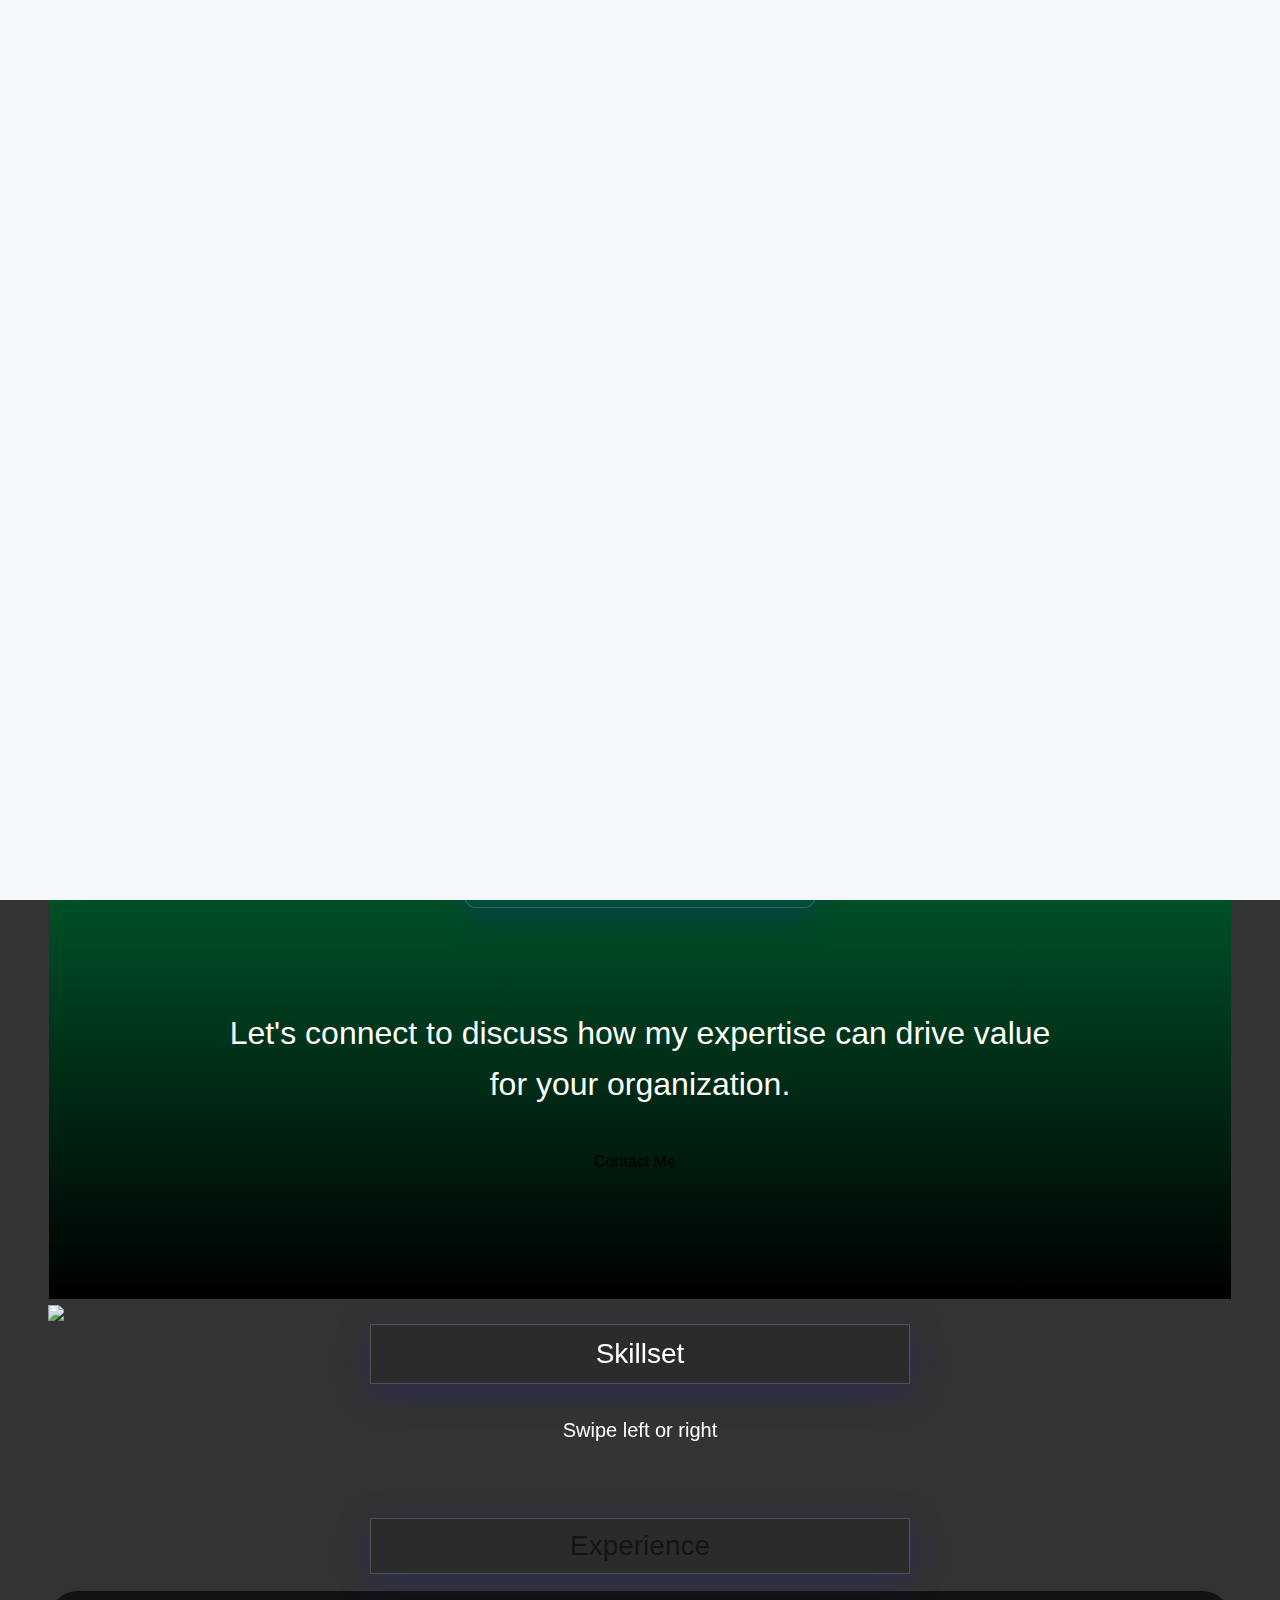
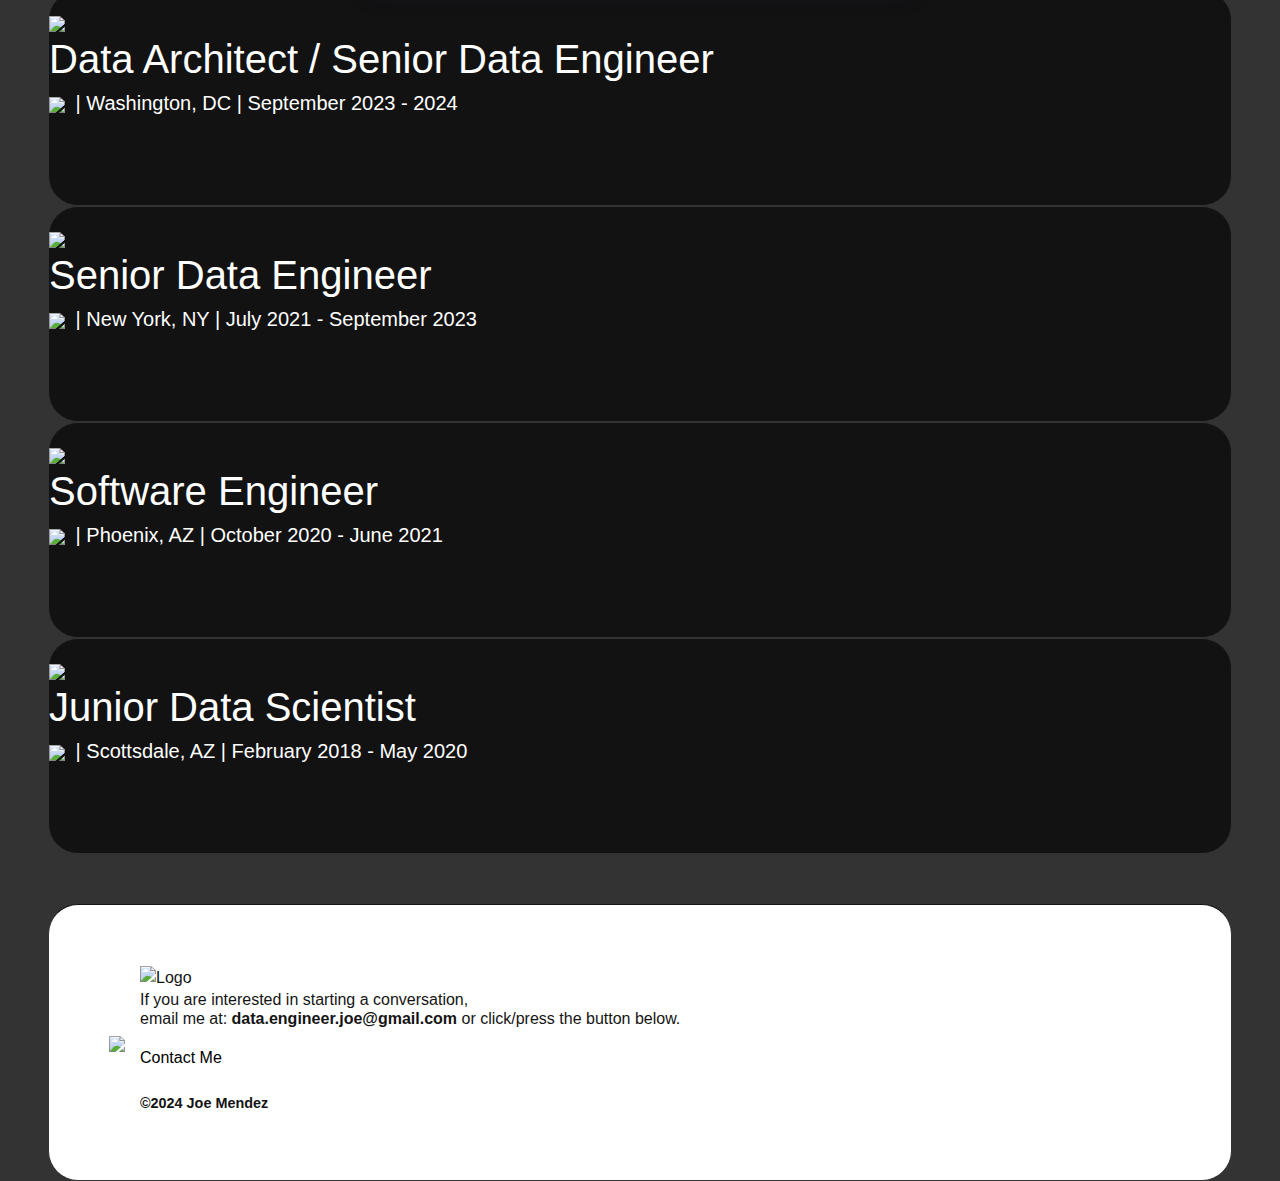
==== commit f9e81b78: "Update index.html" ====
--- a/index.html
+++ b/index.html
@@ -4,7 +4,7 @@
 <head>
     <meta charset="UTF-8">
     <meta name="viewport" content="width=device-width, initial-scale=1.0">
-    <title>Saving the World from Datageddon!</title>
+    <title>Joe Mendez: Senior Data Engineer</title>
 
     <link rel="stylesheet" type="text/css" href="css/superslides.css">
     <link rel="stylesheet" type="text/css" href="css/owl.carousel.min.css">
@@ -15,470 +15,377 @@
     <link rel="stylesheet" href="https://cdnjs.cloudflare.com/ajax/libs/fancybox/3.2.5/jquery.fancybox.min.css" />
     <link rel="preconnect" href="https://fonts.googleapis.com">
     <link rel="preconnect" href="https://fonts.gstatic.com" crossorigin>
-
-    <link href="https://fonts.googleapis.com/css2?family=Carlito:ital,wght@0,400;0,700;1,400;1,700&display=swap" rel="stylesheet">
-
-    <link href="https://fonts.googleapis.com/css2?family=Noto+Sans:ital,wght@0,100..900;1,100..900&display=swap" rel="stylesheet">
-
-    <link href="https://fonts.googleapis.com/css2?family=Newsreader:ital,opsz,wght@0,6..72,200..800;1,6..72,200..800&display=swap" rel="stylesheet">
+    <link href="https://fonts.googleapis.com/css2?family=Anton&family=Be+Vietnam+Pro:ital,wght@0,100;0,200;0,300;0,400;0,500;0,600;0,700;0,800;0,900;1,100;1,200;1,300;1,400;1,500;1,600;1,700;1,800;1,900&display=swap" rel="stylesheet">
 
     <link rel="stylesheet" type="text/css" href="css/style.css">
-    <link rel="shortcut icon" type="image/x-icon" href="img/favicon.svg" />
+    <link rel="shortcut icon" type="image/x-icon" href="img/favicon.ico" />
 
     <script src="https://ajax.googleapis.com/ajax/libs/jquery/3.3.1/jquery.min.js"></script>
     <script src="https://kit.fontawesome.com/c75a0766ea.js" crossorigin="anonymous"></script>
 </head>
-    <!-- Google tag (gtag.js) -->
-<script async src="https://www.googletagmanager.com/gtag/js?id=G-HV0VY9G5QH"></script>
-<script>
-  window.dataLayer = window.dataLayer || [];
-  function gtag(){dataLayer.push(arguments);}
-  gtag('js', new Date());
-
-  gtag('config', 'G-HV0VY9G5QH');
-</script>
 
 <body>
-
     <div class="loader">
         <div class="inner"></div>
     </div>
-    <div id="slides">
-        <div class="landing-image-container">
-            <img src="img/main.svg" alt="Joe Mendez-Hughes Logo"
-                class="landing-image desktop-image">
-            <img src="img/main.svg" alt="Joe Mendez-Hughes Logo"
-                class="landing-image mobile-image">
-        </div>
-        <div class="titleMessage" style="z-index: 100;">
-            <div class="heading">
-                <div style="color: #00add8;" class="arrow bounce">
-                    <i class="fa fa-arrow-down fa-2x" href="#about"></i>
+    <div class="logo-image" style=" max-height: 40px; background-color: transparent; z-index: 100 !important; position: relative; padding-top: 25px;  margin-left: 120px">
+        <img src="img/logo-white.svg"  alt="NavBar Logo" style="height: 40px">
+    </div>
+    <div id="slides"  style="margin-top: -40px;">
+        <div class="contact-container" style="z-index: 0 !important;"><img src="img/gradient-background.png"></div>
+        <div class="col">
+            <div class="row" style="display: block; ">
+                <h1  style="color: #fff; z-index: 500; text-shadow: #000000 !important; margin-left: 120px; font-size: 300%; margin-top: 50px;">
+                    A seasoned Data Engineer adapted<br>
+                    to today's everchanging
+                    data landscape.
+                </h1>
+                <h4 style="color: #fff; z-index: 500; text-shadow: #000000 !important;  margin-top: 15px; margin-left: 120px; ">
+                    Explore my website to learn more about my experience, projects, and teams I have worked on.
+                </h4>
+                <h6 style="color: #00CC66; z-index: 500; text-shadow: #000000 !important;  margin-top: 20px; margin-left: 120px; ">
+                    Looking to join an organization where I can build a lasting career.
+                </h6>
+            </div>
+            <a href="mailto:data.engineer.joe@gmail.com" class="button-2" role="button" style="margin-top: 10px; margin-left: 100px; text-decoration: none;">Contact Me<i class="fa-solid fa-arrow-right-long fa-lg" style="padding-left: 10px; "></i></a>
+        </div>
+    </div>
+    <section id="stats" class="section" style="background: linear-gradient(#00CC66, #000); border-radius: 0 !important; padding-bottom: 75px; padding-top: 100px; ">
+        <div class="container text-center" >
+			<div class="row">
+				<div class="col-12 col-md-6 col-xl-4 d-flex">
+					<div class="squareItem">
+						<div class="squareInnerContainer" >
+							<div class="squareIcon">
+								<i class="fa-solid fa-hourglass-half fa-5x" style="color: #00CC66; "></i>
+							</div>
+							<div class="squareContent flex-fill">
+								<h3 style="margin-top: 10px; color: #141414">7+ Years of Professional Experience</h3>
+								<p class="flex-fill" style="font-family: 'Times New Roman', Times, serif; color: #5f5f5f; margin-top: 10px;">
+                                    Throughout the years,
+                                    I have seen the tech landscape change dramatically. From companies of all sizes moving from on-prem to cloud,
+                                     to more complex development cycles, and most recently, the rise of AI,
+                                     I have seen how quickly the landscape can evolve, and how quickly businesses and data professionals
+                                     need to adapt alongside of it.
+                                     I have quickly adapted to these changes, and helped organizations adapt to these changes as well.
+                                     Now, I am looking to bring my expertise to a new organization.
+                                </p>
+							</div>
+						</div>
+					</div>
+				</div>
+
+                    <div class="col-12 col-md-6 col-xl-4 d-flex">
+                        <div class="squareItem">
+                            <div class="squareInnerContainer" >
+                                <div class="squareIcon">
+                                    <i class="fa-solid fa-database fa-5x" style="color: #00CC66; "></i>
+                                </div>
+                                <div class="squareContent flex-fill">
+                                    <h3 style="margin-top: 10px; color: #141414">Working with Datasets and Organizations of All Kinds</h3>
+                                    <p class="flex-fill" style="font-family: 'Times New Roman', Times, serif; color: #5f5f5f; margin-top: 10px;">
+                                        I have been priveledged to work with a variety of companies, from small startups to large enterprises.
+                                        I have seen how data can drive value for organizations of all sizes, and how important it is to have a strong data strategy in place.
+                                        Working with startups has shown me how important it is to work quickly and efficiently, and be able to adapt to changes on the fly,
+                                        while working with large enterprises has shown me how important it is to have a strong data strategy in place, and how to work with large datasets, while
+                                        maintaining the same level of efficiency and speed.
+                                    </p>
+                                </div>
+                            </div>
+                        </div>
+                    </div>
+
+                    <div class="col-12 col-md-6 col-xl-4 d-flex">
+                        <div class="squareItem">
+                            <div class="squareInnerContainer">
+                                <div class="squareIcon">
+                                    <i class="fa-solid fa-hexagon-nodes-bolt fa-5x" style="color: #00CC66; "></i>
+                                </div>
+                                <div class="squareContent flex-fill">
+                                    <h3 style="margin-top: 10px; color: #141414">Staying Ahead of the Game</h3>
+                                    <p class="flex-fill" style="font-family: 'Times New Roman', Times, serif; color: #5f5f5f; margin-top: 10px;">
+                                        But these days, that's not enough. With the rise of AI, ML, and more complex data pipelines, it's more important than ever to stay ahead of the game.
+                                        So I have learned to work with AI and ML models, as well as more complex data pipelines, to help organizations stay ahead of the game.
+                                        Things move quickly in the tech world, and the cost of hiccups in the data pipeline can be costly. Engineering and maintaining secure and reliable data pipelines is more important than ever.
+
+
+                                    </p>
+                                </div>
+                            </div>
+                        </div>
+                    </div>
+			</div>
+            <div class="container text-center" style="padding-bottom: 50px; padding-top: 100px;">
+                <div class="container text-center">
+                    <p id="ooMethods"
+                        style="color: #FFF !important; font-size: 2rem;  padding-bottom: 20px; text-align: center;">
+                        Let's connect to discuss how my expertise can drive value<br> for your organization.
+                    </p>
+                    </div>
+                    <a href="mailto:data.engineer.joe@gmail.com" class="button-1" role="button" style="margin-top: 10px; text-decoration: none;">Contact Me<i class="fa-solid fa-arrow-right-long fa-lg" style="padding-left: 10px;"></i></a>
+
+            </div>
+        </div>
+    </section>
+    <section id="skills" class="bg-section" style="border-radius: 0px !important;">
+        <div class="skills-container" style="z-index: 0;"><img src="img/android-chrome-512x512.png"></div>
+        <div class="container-fluid">
+            <div class="title-container">
+                <h3 id="compMethods" class="text-box" >Skillset</h3>
+            </div>
+            <div class="container text-center" style=" margin-top: 3%">
+                <div class="col-12" style="margin-bottom: 40px;">
+                    <h5> <i class="fa-solid fa-angle-left fa-1x"
+                            style="color: #00CC66; margin-right: 10px;"></i>Swipe left or right<i
+                            class="fa-solid fa-angle-right fa-1x" style="color: #00CC66; margin-left: 10px;"></i>
+                    </h5>
                 </div>
-            </div>
-        </div>
-    </div>
-    <nav id="navigation" class="navbar navbar-expand-lg navbar-dark">
-        <div class="container-fluid align-items-center">
-            <a class="navbar-brand" href="#">
-                <img src="img/navbar.svg" class="img-responsive" alt="NavBar Logo">
-            </a>
-            <button class="navbar-toggler ml-auto" type="button" data-toggle="collapse" data-target="#navbarNav"
-                aria-controls="navbarNav" aria-expanded="false" aria-label="Toggle navigation">
-                <span class="navbar-toggler-icon"></span>
-            </button>
-        </div>
-        <div class="collapse navbar-collapse" id="navbarNav">
-            <ul class="navbar-nav ml-auto">
-                <li class="nav-item active">
-                    <a class="nav-link" href="#about">ABOUT</a>
-                </li>
-                <li class="nav-item">
-                    <a class="nav-link" href="#skills">SKILLS</a>
-                </li>
-                <li class="nav-item">
-                    <a class="nav-link" href="#work">EXPERIENCE</a>
-                </li>
-                <li class="nav-item">
-                    <a class="nav-link" href="#resume">RESUME</a>
-                </li>
-                <li class="nav-item">
-                    <a class="nav-link" href="#contact">CONTACT</a>
-                </li>
-            </ul>
-        </div>
-    </nav>
-
-    <section id="about" class="section" style="padding: 40px 0; padding-top: 20px;">
-        <div class="container text-center" style=" z-index: 100;">
-            <p class="quote" style="color: rgb(255 255 255); font-size: 1.250rem; z-index: 100; padding-top: 30px; text-align: center; margin: 0 auto;">
-                "Data creation is exploding! With all the selfies and useless files people refuse to delete on the cloud,
-                92% of the world's data was created in the last two years alone. At the current
-                rate, the world's data storage capacity will be over taken by next spring; it will be nothing short of a catastrophe.
-                Data shortages... Data rationing... Data black markets. <br>Someone will save the world from
-                Datageddon..."<br>
-                - Gavin Belson</p>
-            <p
-                style="color: #f9f9f9; align-items: center; display: block; margin: 0 auto; margin-top: 40px; z-index: 100; font-weight: 500; font-size: 1.125rem !important;">
-                Joe Mendez-Hughes emerges as the beacon of hope in this pivotal moment.</p>
-        </div>
-    </section>
-    <div id="gap" class="container-fluid"></div>
-    <section id="intro" class="section">
-        <div class="intro-container"><img src="img/city-cc.png"></div>
-        <div class="col-12" style="z-index: 100;">
-            <h2 class="text-box">Joe's Intro</h2>
-        </div>
-        <div class="container text-center" style=" z-index: 500; padding: 30px; padding-bottom: 0px !important; color: #fff">
-            <p>Welcome to the official website of Joe Mendez-Hughes, the hero on a mission to <i> Save the World
-                    from Datageddon! </i> With a wealth of experience as a veteran Data Engineer,  Joe is here to shield
-                businesses and organizations from the catastrophic consequences of data chaos.</p>
-
-            <p>In today's data-driven world, businesses rely on accurate and reliable data to make informed
-                decisions and gain a competitive edge. However, the exponential growth of data poses numerous
-                challenges,
-                including data quality issues, inefficient pipelines, and security vulnerabilities. This is where Joe
-                steps in, armed with his unrivaled skills and dedication.</p>
-
-            <p>Joe is a highly skilled Data Engineer who has honed his craft, specializing in creating
-                robust data architectures and designing efficient pipelines. Proficient in a wide range of technologies
-                such as data warehouses like Snowflake, Python, SQL, data analytics engines like Databricks, ETL/ELT pipelines,
-                and more. Joe leverages his extensive toolkit to tame the most complex data landscapes.</p>
-
-            <p>But, Joe is more than just a technical expert. He is a passionate problem-solver who thrives on
-                taking on large-scale data projects. His meticulous attention to detail and commitment to excellence
-                ensures that your data is transformed into a valuable asset, empowering you to make data-driven
-                decisions with confidence.</p>
-
-            <p>When <i>Datageddon</i> strikes, you need a hero who can navigate through the chaos and restore order.
-                Joe is that hero. Armed with a proven track record of delivering successful data projects and saving
-                businesses from the brink of disaster. Trust him to safeguard your data, streamline your
-                processes, and propel your business toward unprecedented success.</p>
-
-            <p>Explore his website to learn more about Joe's expertise, past projects, and how he can help your
-                business overcome any data challenge. Don't let <i>Datageddon</i> catch you off guard—partner with Joe
-                and secure your data's future today!</p>
-        </div>
-    </section>
-    <div id="gap" class="container-fluid"></div>
-    <section id="numbers" class="section statsSection" style="padding-bottom: 60px !important;">
-        <div class="background-container"><img src="img/percent.jpg"></div>
-        <div class="container text-center" style="z-index: 50;">
-            <h2 class="text-box">Joe's Numbers</h2>
-            <div class="row">
-                <div class="col-md-6">
-                    <div class="squareItem">
-                        <div class="squareInnerContainer" style="height: 300px;">
-                            <div class="squareIcon">
-                                <i class="fa-solid fa-calendar-days" style="color: #00ADD8;"></i>
-                            </div>
-                            <div class="squareContent" style="color: #FFFFFF;">
-                                <h4>Joe has a valiant</h4>
-                                <div class="counter" style="font-size: 30px; margin: 10px">7</div>
-                                <h4>years of experience!</h4>
-                            </div>
+                <div class="row" style="z-index: 50; padding-bottom: 20px;">
+                    <div class="owl-carousel owl-theme" style="margin-top: 5px;">
+                        <div class="skill">
+                            <span class="chart">
+                                <img class="manImg" src="img/embedded.svg">
+                                <canvas height="180" width="152" align="center"></canvas>
+                            </span>
+                            <h5>ELT / ETL Pipelines</h5>
+                        </div>
+                        <div class="skill">
+                            <span class="chart">
+                                <img class="manImg" src="img/snowflake.png">
+                                <canvas height="180" width="152" align="center"></canvas>
+                            </span>
+                            <h5>Snowflake</h5>
+                        </div>
+                        <div class="skill">
+                            <span class="chart">
+                                <img class="manImg" src="img/Amazon-Redshift-Logo.svg" style="height: 95%; width: auto; margin: 0 auto;">
+                                <canvas height="180" width="152" align="center"></canvas>
+                            </span>
+                            <h5>Redshift</h5>
+                        </div>
+                        <div class="skill">
+                            <span class="chart">
+                                <img class="manImg" src="img/10787-icon-service-Azure-Databricks.svg">
+                                <canvas height="180" width="152" align="center"></canvas>
+                            </span>
+                            <h5>Databricks</h5>
+                        </div>
+                        <div class="skill">
+                            <span class="chart">
+                                <img class="manImg" src="img/python-logo-only.svg">
+                                <canvas height="180" width="152" align="center"></canvas>
+                            </span>
+                            <h5>Python</h5>
+                        </div>
+                        <div class="skill">
+                            <span class="chart">
+                                <img class="manImg" src="img/02390-icon-service-Azure-SQL.svg" >
+                                <canvas height="180" width="152" align="center"></canvas>
+                            </span>
+                            <h5>SQL</h5>
+                        </div>
+                        <div class="skill">
+                            <span class="chart">
+                                <img class="manImg" src="img/dbt-signature_tm_light.svg" style="margin-top: 30%;">
+                                <canvas height="180" width="152" align="center"></canvas>
+                            </span>
+                            <h5>dbt</h5>
+                        </div>
+                        <div class="skill">
+                            <span class="chart">
+                                <img class="manImg" src="img/ai.svg">
+                                <canvas height="180" width="152" align="center"></canvas>
+                            </span>
+                            <h5>ML Pipelines</h5>
+                        </div>
+                        <div class="skill">
+                            <span class="chart">
+                                <img class="manImg" src="img/airflow.png">
+                                <canvas height="180" width="152" align="center"></canvas>
+                            </span>
+                            <h5>Airflow</h5>
+                        </div>
+                        <div class="skill">
+                            <span class="chart">
+                                <img class="manImg" src="img/aws.png" style="margin-top: 20%">
+                                <canvas height="180" width="152" align="center"></canvas>
+                            </span>
+                            <h5>AWS</h5>
+                        </div>
+                        <div class="skill">
+                            <span class="chart">
+                                <img class="manImg" src="img/Simple Storage Service.svg">
+                                <canvas height="180" width="152" align="center"></canvas>
+                            </span>
+                            <h5>S3</h5>
+                        </div>
+                        <div class="skill">
+                            <span class="chart">
+                                <img class="manImg" src="img/Glue.svg">
+                                <canvas height="180" width="152" align="center"></canvas>
+                            </span>
+                            <h5>Glue</h5>
+                        </div>
+                        <div class="skill">
+                            <span class="chart">
+                                <img class="manImg" src="img/azure.svg_.png">
+                                <canvas height="180" width="152" align="center"></canvas>
+                            </span>
+                            <h5>Azure</h5>
+                        </div>
+                        <div class="skill">
+                            <span class="chart">
+                                <img class="manImg" src="img/10090-icon-service-Data-Lake-Storage-Gen1.svg">
+                                <canvas height="180" width="152" align="center"></canvas>
+                            </span>
+                            <h5>Data Lake</h5>
+                        </div>
+                        <div class="skill">
+                            <span class="chart">
+                                <img class="manImg" src="img/Microsoft_Fabric_2023.svg" >
+                                <canvas height="180" width="152" align="center"></canvas>
+                            </span>
+                            <h5>Fabric</h5>
+                        </div>
+                        <div class="skill">
+                            <span class="chart">
+                                <i class="fa-solid fa-chart-diagram fa-8x" style="color: #00CC66; "></i>
+                                <canvas height="180" width="152" align="center"></canvas>
+                            </span>
+                            <h5>Data Modeling</h5>
+                        </div>
+                        <div class="skill">
+                            <span class="chart">
+                                <i class="fa-solid fa-comments fa-8x" style="color: #00CC66; "></i>
+                                <canvas height="180" width="152" align="center"></canvas>
+                            </span>
+                            <h5>Communication</h5>
                         </div>
                     </div>
                 </div>
-                <div class="col-md-6">
-                    <div class="squareItem">
-                        <div class="squareInnerContainer" style="height: 300px;">
-                            <div class="squareIcon">
-                                <i class="fa-solid fa-database" style="color: #00ADD8;"></i>
-                            </div>
-                            <div class="squareContent" style="color: #ffffff">
-                                <h4>Joe has rescued over</h4>
-                                <div class="counter"
-                                    style="font-size: 22px; margin-top: 15px; margin-bottom: 20px; margin-left: auto; margin-right: auto;">
-                                    5000000000000000</div>
-                                <h4>bytes of data!</h4>
-                            </div>
-                        </div>
+            </div>
+        </div>
+    </section>
+
+    <div id="gap" class="container-fluid"></div>
+    <div id="experience" class="title-container">
+        <h3 id="companionMethods" class="text-box"
+            style=" color: #141414 !important; padding-bottom: 10px; padding-top: 10px;">
+            Experience
+        </h3>
+    </div>
+    <div id="gap" class="container-fluid"></div>
+    <section class="resume-section" style="height: 24vh">
+        <div class="resume-image-container1" style="z-index: 0; "><img src="img/dynao-transparent.png"></div>
+        <div class="resume-container" style="z-index: 500; ">
+            <h1 class="heading-section1" style="z-index: 500; ">Data Architect / Senior Data Engineer</h1>
+            <h5 class="heading-section" style="z-index: 500;"><img src="img/dynao-transparent.png" style="width: 16%; padding-right: 5px;">
+                 | Washington, DC | September 2023 - 2024</h5>
+    </section>
+    <div id="mediumGap" class="container-fluid"></div>
+    <section class="resume-section" style="height: 24vh">
+        <div class="resume-image-container2" style="z-index: 0; "><img src="img/NYC_DOE_Logo.webp"></div>
+        <div class="resume-container">
+            <h1 class="heading-section1">Senior Data Engineer</h1>
+            <h5 class="heading-section"><img src="img/NYC_DOE_Logo.webp" style="width: 17%; padding-right: 5px;"> | New York, NY | July 2021 - September 2023</h5>
+        </div>
+    </section>
+    <div id="mediumGap" class="container-fluid"></div>
+    <section class="resume-section" style="height: 24vh">
+        <div class="resume-image-container3" style="z-index: 0; "><img src="img/mshift.webp"></div>
+        <div class="resume-container">
+            <h1 class="heading-section1">Software Engineer</h1>
+            <h5 class="heading-section"><img src="img/mshift.webp" style="width: 15%; padding-right: 5px;"> | Phoenix, AZ | October 2020 - June 2021</h5>
+        </div>
+    </section>
+    <div id="mediumGap" class="container-fluid"></div>
+    <section class="resume-section" style="height: 24vh; margin-bottom: 50px;">
+        <div class="resume-image-container4" style="z-index: 0; "><img src="img/pl.png"></div>
+        <div class="resume-container">
+            <h1 class="heading-section1">Junior Data Scientist</h1>
+            <h5 class="heading-section"><img src="img/pl.png" style="width: 17%; padding-right: 5px;"> | Scottsdale, AZ | February 2018 - May 2020</h5>
+        </div>
+    </section>
+    <div id="mediumGap" class="container-fluid"></div>
+    <div id="gap" class="container-fluid" style="display: none;"></div>
+    <section id="methodology" class="section" style="display:none ;">
+        <div class="contact-container"></div>
+        <div class="container-fluid">
+            <div class="title-container">
+                <h3 id="comMethods" class="text-box"></h3>
+            </div>            <div class="container text-center"
+                style="line-height: 50%; align-items: center; justify-content: center; text-align: center;">
+
+                <div class="paragraph">
+
+                </div>
+            </div>
+        </div>
+    </section>
+    <div id="gap" class="container-fluid" style="display: none;"></div>
+    <section id="research" class="section" style="display: none;">
+        <div class="research-container"></div>
+        <div class="container-fluid">
+            <div class="title-container">
+                <h3 id="coMethods" class="text-box">Cyber</h3>
+            </div>
+            <div class="container text-center">
+                <div class="paragraph">
+
+                </div>
+            </div>
+        </div>
+    </section>
+
+    <section id="resume" style="padding: 0px !important; display: none;">
+        <div class="contact-container"></div>
+        <div class="container-fluid">
+            <div class="title-container" style="margin-bottom: 40px; z-index: 500;">
+                <h3 id="cMethods" class="text-box" style=" z-index: 100;"></h3>
+            </div>
+        </div>
+    </section>
+
+    <section id="contact" class="section" style="z-index: 500; background-color: #fff; color: #141414; padding: 60px 60px; margin-top: 20px; border-top: .15px solid #141414; ">
+        <div class="resume-image-container1" style="z-index: 0;"><img src="img/android-chrome-512x512.png"></div>
+        <div class="container-fluid" >
+            <div class="col">
+                <div class="row" style="display: block;">
+                    <div class="footer-image" >
+                        <img src="img/logo-dark.svg" alt="Logo">
                     </div>
+                    <h6 style=" z-index: 500; color: #141414; font-size: 1rem;  margin-bottom: 18px; ">If you are interested in
+                            starting a conversation, </br>
+                            email me at: <b style="word-wrap: break-word;"><a href="mailto:email@gmail.com"
+                                    style="color: #141414;">data.engineer.joe@gmail.com</a></b> or click/press the button below.
+                    </h6>
+                    <a href="mailto:data.engineer.joe@gmail.com" class="button-1" role="button" style=" text-decoration: none;">
+                        Contact Me
+                    <i class="fa-solid fa-arrow-right-long fa-lg" style="padding-left: 10px;"></i></a>
+
+                    <h6
+                        style="color: #141414; font-weight: 600; font-size: .9rem; z-index: 100;  margin-top: 25px;">
+                        &copy;2024 Joe Mendez
+                    </h6>
                 </div>
             </div>
         </div>
     </section>
-    <div id="gap" class="container-fluid"></div>
-    <section id="skills" class="skillsSection section">
-        <div class="container">
-            <div class="row">
-                <div class="col-md-12 text-center">
-                    <div class="slides-container">
-                        <h2 class="text-box">Joe's Skills</h2>
-                    </div>
-                    <h5 style="margin-top: 40px;">Swipe left or right</h>
-                </div>
-                <div class="owl-carousel owl-theme">
-                    <div class="skill">
-                        <span class="chart">
-                            <img class="manImg" src="img/SF.png" style="margin: 0 auto; height: 140px; width: auto">
-                            <canvas height="180" width="152" align="center"></canvas>
-                        </span>
-                        <h5>Snowflake</h5>
-                    </div>
-                    <div class="skill">
-                        <span class="chart">
-                            <img class="manImg" src="img/Amazon-Redshift-Logo.svg" style="margin: 0 auto; height: 100%; width: auto">
-                            <canvas height="180" width="152" align="center"></canvas>
-                        </span>
-                        <h5>AWS Redshift</h5>
-                    </div>
-                    <div class="skill">
-                        <span class="chart">
-                            <img class="manImg" src="img/databricks.png" style="height: 100%; width: auto">
-                            <canvas height="180" width="152" align="center"></canvas>
-                        </span>
-                        <h5>Databricks</h5>
-                    </div>
-                    <div class="skill">
-                        <span class="chart" style="margin: 0 auto;">
-                            <img class="manImg" src="img/cloud_sql.svg"
-                                style="margin: 0 auto; height: 100%; width: auto; margin-bottom: 40px">
-                            <canvas height="180" width="152" align="center"></canvas>
-                        </span>
-                        <h5>SQL</h5>
-                    </div>
-                    <div class="skill">
-                        <span class="chart">
-                            <img class="manImg" src="img/python-logo-only.svg"
-                                style="margin: 0 auto; height: 100%; width: auto; margin-top: 10px;">
-                            <canvas height="180" width="152" align="center"></canvas>
-                        </span>
-                        <h5>Python</h5>
-                    </div>
-                    <div class="skill">
-                        <span class="chart">
-                            <img class="manImg" src="img/dbt-signature_tm_light.svg" style="padding-top: 50px">
-                            <canvas height="180" width="152" align="center"></canvas>
-                        </span>
-                        <h5>dbt</h5>
-                    </div>
-                    <div class="skill">
-                        <span class="chart" style="margin: 0 auto;">
-                            <img class="manImg" src="img/pngwing.com.png"
-                                style="padding-top: 40px; margin: 0 auto; width: 140px;">
-                            <canvas height="180" width="152" align="center"></canvas>
-                        </span>
-                        <h5>Amazon Web Services</h5>
-                    </div>
-                    <div class="skill">
-                        <span class="chart">
-                            <img class="manImg" src="img/azure.svg_.png" style="height: auto; width: 100%; margin: 0 auto;">
-                            <canvas height="180" width="152" align="center"></canvas>
-                        </span>
-                        <h5>Azure</h5>
-                    </div>
-                </div>
-            </div>
-        </div>
-    </section>
-    <div id="gap" class="container-fluid"></div>
-    <section id="work" class="section">
-        <div class="container">
-            <div class="heading text-center">
-                <h2 class="text-box">Joe's Experience</h2>
-            </div>
-        </div>
-    </section>
-    <div id="gap" class="container-fluid"></div>
-    <section class="resume-section1">
-        <div class="resume1-image-container" style="z-index: 1;"><img src="img/underlay.webp"></div>
-        <div class="container"
-            style="border: .25px #1334D6; border-style: solid none; padding-top: 10px; padding-bottom: 10px; z-index: 100; color:#ffffff; text-shadow: 0px 1px #121212;">
-            <p class="heading-section" style="margin-bottom: 1.6px; font-weight: bold; font-size: 1.125rem !important;">Senior Data Engineer</p>
-            <p class="heading-section" style="margin-bottom: 1.6px;">Dynamo Technologies, Washington, D.C.</p>
-            <p class="heading-section" style="margin-bottom: 10px;">September 2023 - May 2024</P>
-            <ul style="padding-left: 15px;">
-                <li>Architected and maintained the digital fortress against <i>Datageddon</i> creating resilient AWS data
-                    infrastructure,
-                    transforming chaos into clarity with S3 buckets, Glue, and Redshift, delivering actionable
-                    intelligence from structured and unstructured data, increasing data retrieval efficiency by 35%.</li>
-
-                <li>Vanquished data silos by deploying and optimizing Snowflake data warehouses, converting raw data
-                    into strategic assets, empowering decision-makers to thwart crises with swift and decisive actions,
-                    leading to a 30% improvement in decision-making speed.</li>
-
-                <li>Implemented Azure Blob Storage, equipping the organization with the agility to anticipate and
-                    neutralize future data threats, reducing data retrieval times by 30% and lowering storage costs by
-                    20% through lifecycle management policies and efficient data partitioning for high-demand datasets,
-                    resulting in faster data processing and cost savings.</li>
-
-                <li>Utilized AWS Glue to automate and orchestrate heroic data flows, streamlining ETL processes and ensuring
-                    near real-time data availability, reducing data latency by 50%.</li>
-
-                <li>Supercharged Redshift clusters, mastering vast data volumes with speed and precision, slashing query
-                    times by
-                    25%, bolstering the processing power needed to fend off data fallout with unmatched efficiency.</li>
-            </ul>
-            <p style="margin-top: 10px; margin-bottom: 5px !important; text-align: center; font-style: italic; padding: 0px 10px;">In this momentous role at
-                Dynamo Technologies, Joe stood at the forefront
-                of the battle against data adversity, relentlessly striving to
-                safeguard the future and prevent data disaster.</p>
-        </div>
-    </section>
-    <div id="gap" class="container-fluid"></div>
-    <section class="resume-section2">
-        <div class="resume2-image-container" style="z-index: 1;"><img src="img/circle-smirkle.png"></div>
-        <div class="container"
-            style="border: .25px #1334D6; border-style: solid none; padding-top: 10px; padding-bottom: 10px;z-index: 100; color:#ffffff;">
-            <p class="heading-section" style="margin-bottom: 1.6px; font-weight: bold; font-size: 1.125rem !important;">Senior Data Engineer</p>
-            <p class="heading-section" style="margin-bottom: 1.6px;">Deep Cloud IQ, New York, NY</p>
-            <p class="heading-section" style="margin-bottom: 10px;">July 2021 - September 2023</p>
-            <ul style="padding-left: 15px;">
-                <li>Defended against <i>Datageddon</i> by deploying advanced data validation and cleansing techniques in data
-                    pipelines,
-                    boosting data accuracy by over 40%, ensuring only the purest insights drive critical decisions
-                    in the heart of the city that never sleeps.</li>
-
-                <li>Unleashed the power of Databricks to architect invincible data solutions, fortifying the
-                    digital landscape against the chaos of bad data, transforming raw data into actionable insights that
-                    accelerated decision-making processes by 100%.</li>
-
-                <li>Engineered scalable data pipelines, converting raw data into actionable intelligence, and propelling
-                    decision-making to preempt and neutralize impending data catastrophes.</li>
-
-                <li>Forged a cost-effective data lake, slashing expenses while constructing a scalable, fortified data
-                    environment that enhanced accessibility by 50%,
-                    arming stakeholders with the data they need to avert disaster.</li>
-
-                <li>Optimized the entire data lifecycle—processing, storage, and retrieval—to eliminate latency and
-                    deliver real-time,
-                    precision-guided data for stakeholders to wield in the battle against data implosion.</li>
-            </ul>
-            <p style="margin-top: 10px; text-align: center; margin-bottom: 5px !important; padding: 0px 10px; font-style: italic; padding: 0px 10px;">In the relentless war to
-                prevent data calamity, Joe's role at Deep Cloud
-                IQ was pivotal. As a Senior Data Engineer,
-                he fortified the defenses of education, ensuring every student could thrive in a world where data
-                was harnessed for good, not destruction.</p>
-        </div>
-    </section>
-    <div id="gap" class="container-fluid"></div>
-    <section class="resume-section3">
-        <div class="resume3-image-container" style="z-index: 1;"><img src="img/blue-chips.jpeg"></div>
-        <div class="container"
-            style="border: .25px #1334D6; border-style: solid none; padding-top: 10px; padding-bottom: 10px;z-index: 100; color:#ffffff;">
-            <p class="heading-section" style="margin-bottom: 1.6px; font-weight: bold; font-size: 1.125rem !important;">Software Engineer</p>
-            <p class="heading-section" style="margin-bottom: 1.6px;">Millennial Shift Technologies, Phoenix, AZ</p>
-            <p class="heading-section" style="margin-bottom: 10px;">October 2020 - June 2021</p>
-            <ul style="padding-left: 15px;">
-                <li>As the master architect of APIs and middle-tier code, Joe forged the very foundation upon which
-                    organizations stood resilient against the onslaught of data chaos.</li>
-
-                <li>Fearlessly embraced the challenge of creating powerful and efficient SOAP and RESTful APIs.</li>
-
-                <li>Fueled by a relentless pursuit of excellence, Joe tirelessly engineered elegant and scalable
-                    solutions, securing the data of the first, third, and fifth-largest wholesale insurance
-                    companies in the US of A.</li>
-
-                <li>Fearlessly delved into the depths of software systems, debugging and optimizing with unwavering
-                    determination.</li>
-
-                <li>Championed data integrity and quality, crafting robust error-handling mechanisms and validation
-                    routines that guarded against the insidious influence of corrupt and inaccurate information.
-                </li>
-            </ul>
-
-            <p style="margin-top: 10px; text-align: center; margin-bottom: 5px !important; padding: 0px 10px; font-style: italic;">In the hallowed halls of
-                Millennial Shift Technologies,
-                where noble engineers banded together to save
-                the world from the impending data catastrophe, Joe's contributions
-                as a Software Engineer was paramount in fortifying organizations against <i>Datageddon</i>.</p>
-        </div>
-    </section>
-    <div id="gap" class="container-fluid"></div>
-    <section class="resume-section4">
-        <div class="resume4-image-container" style="z-index: 1;"><img src="img/blue-green.png"></div>
-        <div class="container"
-            style="border: .25px #1334D6; border-style: solid none; padding-top: 10px; padding-bottom: 10px;z-index: 100; color:#ffffff">
-            <p class="heading-section" style="margin-bottom: 1.6px; font-weight: bold; font-size: 1.125rem !important;">Junior Data Scientist</p>
-            <p class="heading-section" style="margin-bottom: 1.6px;">Prizelogic, Scottsdale, AZ</p>
-            <p class="heading-section" style=" margin-bottom: 10px;">February 2018 - May 2020</p>
-            <ul style="padding-left: 15px;">
-                <li>Armed with data-cleaning expertise, Joe waged war on rogue missing values, outliers,
-                    and unscaled features to restore the integrity of datasets and safeguard them from data rationing.
-                </li>
-
-                <li>Conducted daring exploratory data analysis (EDA) on colossal datasets, unearthing hidden trends,
-                    correlations,
-                    and patterns crucial for strategic decision-making, preventing the chaos of data mismanagement.</li>
-
-                <li>Assisted in constructing and deploying advanced predictive models using both supervised and
-                    unsupervised learning,
-                    improving model accuracy by 12% through strategic hyperparameter tuning, foiling the imminent threat
-                    of inaccurate predictions.</li>
-
-                <li>Collaborated with engineers to automate data pipelines, ensuring smooth, efficient data collection,
-                    transformation,
-                    and storage—averting any bottlenecks that could lead to data disaster.</li>
-
-                <li>Valiantly pursued A/B testing missions and executed statistical operations (t-tests, ANOVA) to
-                    validate model
-                    predictions, ensuring data-driven decisions steered the company clear of dangerous missteps.</li>
-            </ul>
-            <p style="margin-top: 10px; text-align: center; margin-bottom: 5px !important; font-style: italic; padding: 0px 15px;">During Joe's tenure at
-                Prizelogic as a fervent Junior Data Scientist,
-                his indomitable spirit and unwavering dedication played an integral role in saving the world from the
-                clutches of <i>Datageddon</i>.</p>
-        </div>
-    </section>
-    <div id="gap" class="container-fluid"></div>
-    <section id="resume">
-        <div class="container text-center" style="padding-bottom: 20px; z-index: 50;">
-            <div class="col-12" style="margin-top: 30px; margin-bottom: 40px; z-index: 50;">
-                <h2 class="text-box">Joe's Resume</h2>
-            </div>
-            <div class="pdf-container" style="z-index: 100;">
-                <iframe src="img/Joe Mendez-Hughes Resume.pdf" class="resume-image desktop-device" frameborder="0"
-                    alt="Joe Mendez-Hughes Resume.pdf" style="z-index: 100;"></iframe>
-                <div class="image-container" style="z-index: 100;">
-                    <img src="img/Joe Mendez-Hughes Resume.jpg" class="resume-image mobile-device" onclick="toggleFullscreen(this)"
-                        alt="Joe Mendez-Hughes Resume Image" style="z-index: 100;">
-                </div>
-            </div>
-            <div class="col-12" style="margin: 0 auto;">
-                <a href="img/Joe Mendez-Hughes Resume.docx" download class="downloadButton"
-                    style="margin-top: 20px;"><i class="fa-solid fa-file-arrow-down fa-xl"></i>
-                </a>
-                <p style="margin: 20px; z-index: 500; color: #FFFFFF; font-size: .875rem;">Press or click to download Joe's Resume as a Word .docx
-                        file</p>
-            </div>
-        </div>
-    </section>
-    <div id="gap" class="container-fluid"></div>
-    <section id="contact" class="contactSection section" style="padding-bottom: 20px !important;">
-        <div class="contact-image-container" style="z-index: 1;"><img src="img/blinded-by-the-lights.png"></div>
-        <div class="container text-center" style="z-index: 100;">
-            <div class="heading">
-                <h2 class="text-box" style="z-index: 100;">Joe's Email</h2>
-                <a href="mailto:joemendezhughes@gmail.com" email class="contactButton" style="margin-top: 45px;">
-                    <i class="fa-solid fa-envelope fa-xl"></i>
-                </a>
-                <p style="z-index: 100; margin-top: 45px; font-size: 1.250rem; font-weight: 400;">Press or click to invite Joe to join your team and help <i>Save
-                        the World from Datageddon!</i></p>
-            </div>
-        </div>
-    </section>
-    <div id="gap" class="container-fluid"></div>
-    <section id="message" class="message section" style="padding-top: 30px !important;">
-        <div class="container text-center" style="z-index: 100">
-            <div class="col-12" style="padding-left: 10px; padding-right: 10px; ">
-                <h4 style="padding-bottom: 15px; color: #00ADD8; font-weight: 500 !important;">A Message from Our Hero</h4>
-                <p class="joemendezhughes">
-                    "Hello. Joe Mendez-Hughes here. Let's be honest: these days data is the new oil,
-                    and companies are trying to manage it in any way they can. 'What do we do with our data? How do we
-                    store it? We don't want to miss out on the hype...' It's an exciting time, and no one wants to be left
-                    behind. Now, I don't have a degree from a top school with a 4% acceptance rate. But what I do have is
-                    real-world experience, solving real problems, and achieving clear-cut results. And, in reality,
-                    that's what's needed in the data field today. It's not magic. There's no black-box super algorithm.
-                    It's about building practical applications that deliver real, cutting-edge results while adding
-                    genuine value to a company. That's it. Failure in data execution comes in two forms: companies doing
-                    too much with their data and not considering clients' needs, and companies doing too little with it—or
-                    nothing at all. Striking a balance with data as a useful tool, feature, or product is key. And knowing how to manage
-                    that landscape and process... well, that's where I can help."
-                    </br>— Joe Mendez-Hughes
-                </p>
-            </div>
-        </div>
-    </section>
-    <div id="gap" class="container-fluid"></div>
-    <section id="thanks" class="thanksSection section" style="padding: 0 0 !important;">
-        <div class="thanks-container">
-            <img src="img/vaultBoy.webp" alt="Logo" style="padding-right: 50px; padding-top: 20px">
-        </div>
-        <div class="container text-center quote">
-            <p class="quote" style="padding-top: 15px; font-size: 1.125rem; line-height: 1.6; font-weight: 400; color: #fff; font-family: 'Noto Sans' !important;">Dear
-                Esteemed Visitor,<br>
-                On behalf of Joe Mendez-Hughes, we extend our heartfelt gratitude for gracing us with your presence.
-                Your visit honors Joe Mendez-Hughes's tireless dedication to <i>Saving the World from Datageddon!</i>
-            </p>
-            <p
-                style="color: #6b6b6b;  margin-bottom: 0px; font-size: 0.813rem; font-family: sans-serif;">
-                &copy;2024 Joe Mendez-Hughes</p>
-        </div>
-    </section>
-    <div id="gap" class="container-fluid"></div>
-
+    <section class="bg-section " style="padding-bottom: 0px !important; display: none;">
+        <div class="about-container" style="z-index: 0;"><img src="img/favicon.png"></div>
+        <div class="container-fluid" style="z-index: 500">
+            <div class="title-container">
+                <h3 id="cciMethods" class="text-box" style="font-size: 14vw;">Thanks!</h3>
+            </div>
+
+
+            <div class="footer-image" style="padding-bottom: 25px;">
+                <img src="img/" alt="Logo">
+            </div>
+        </div>
+    </section>
+
+    <script src="https://unpkg.com/typeit@8.7.1/dist/index.umd.js"></script>
     <script src="js/countUp.js"></script>
     <script src="js/countUp-jquery.js"></script>
     <script src="js/jquery.superslides.min.js"></script>
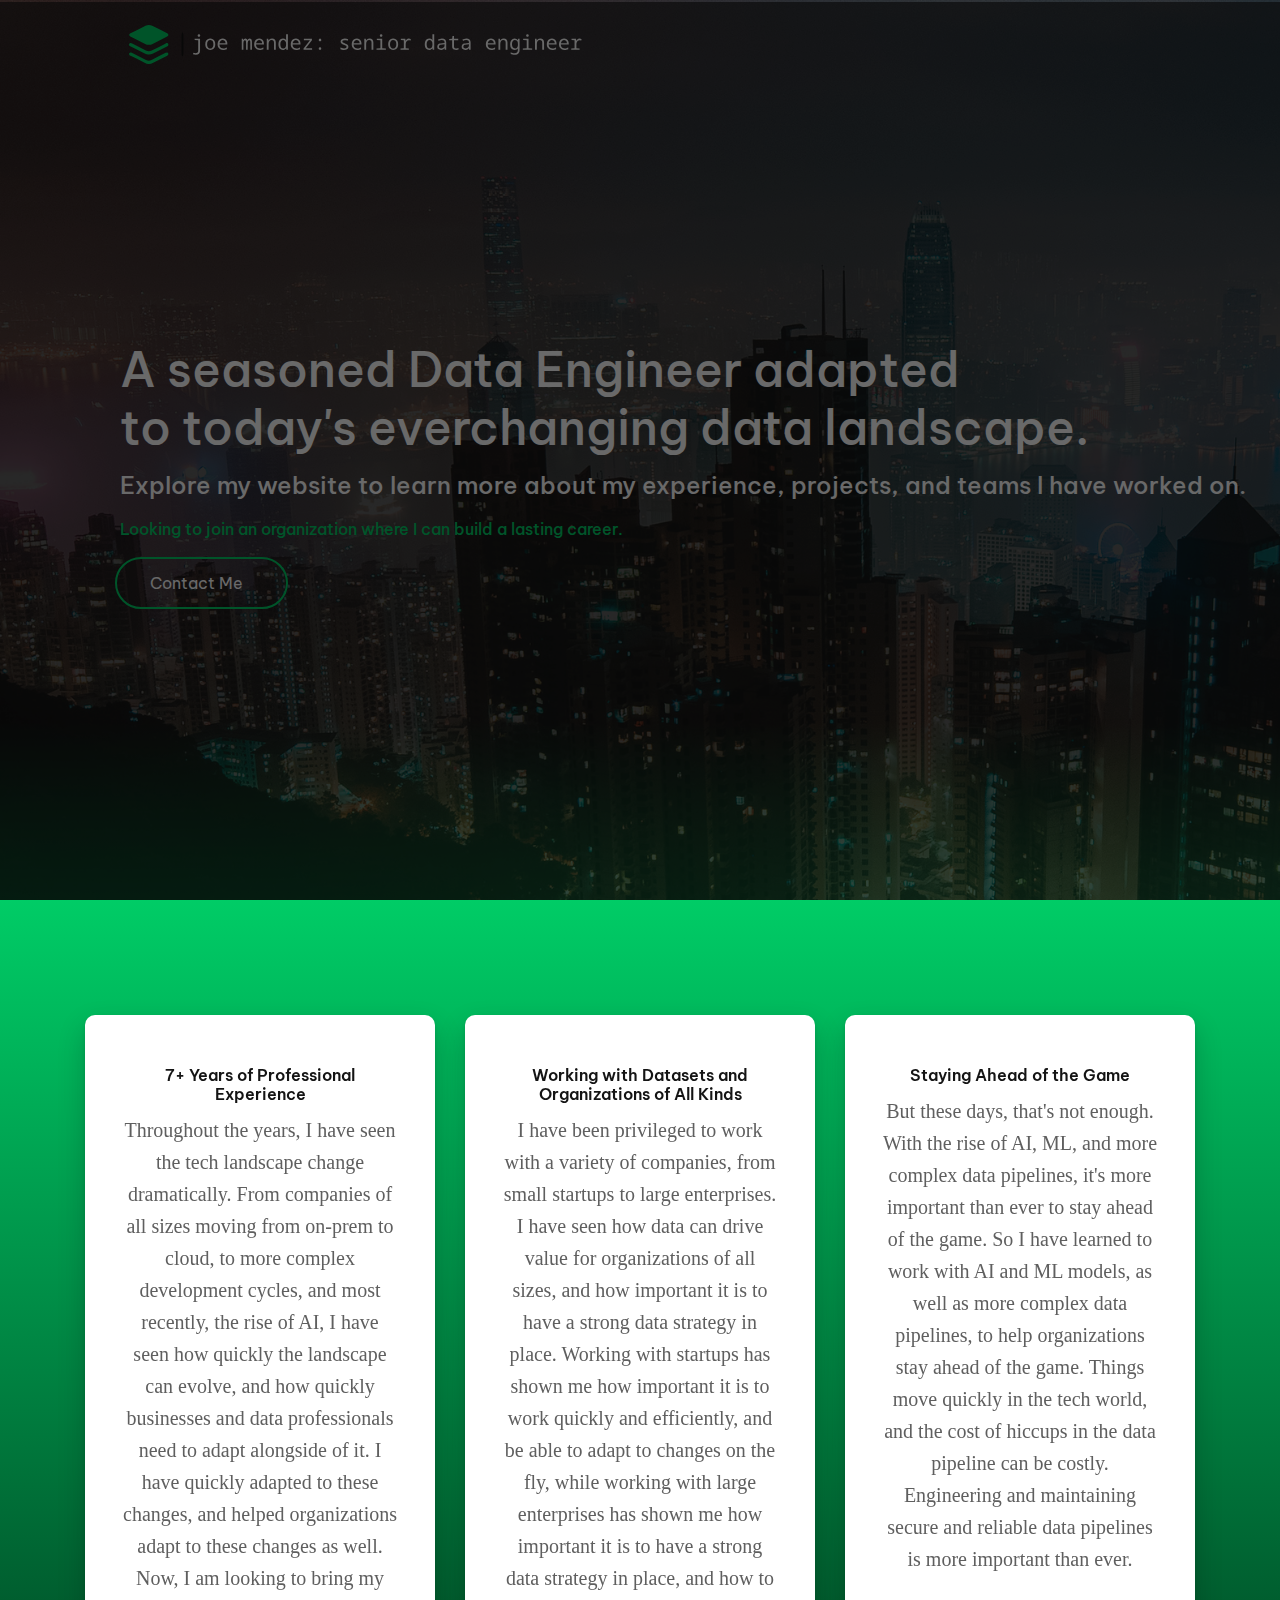
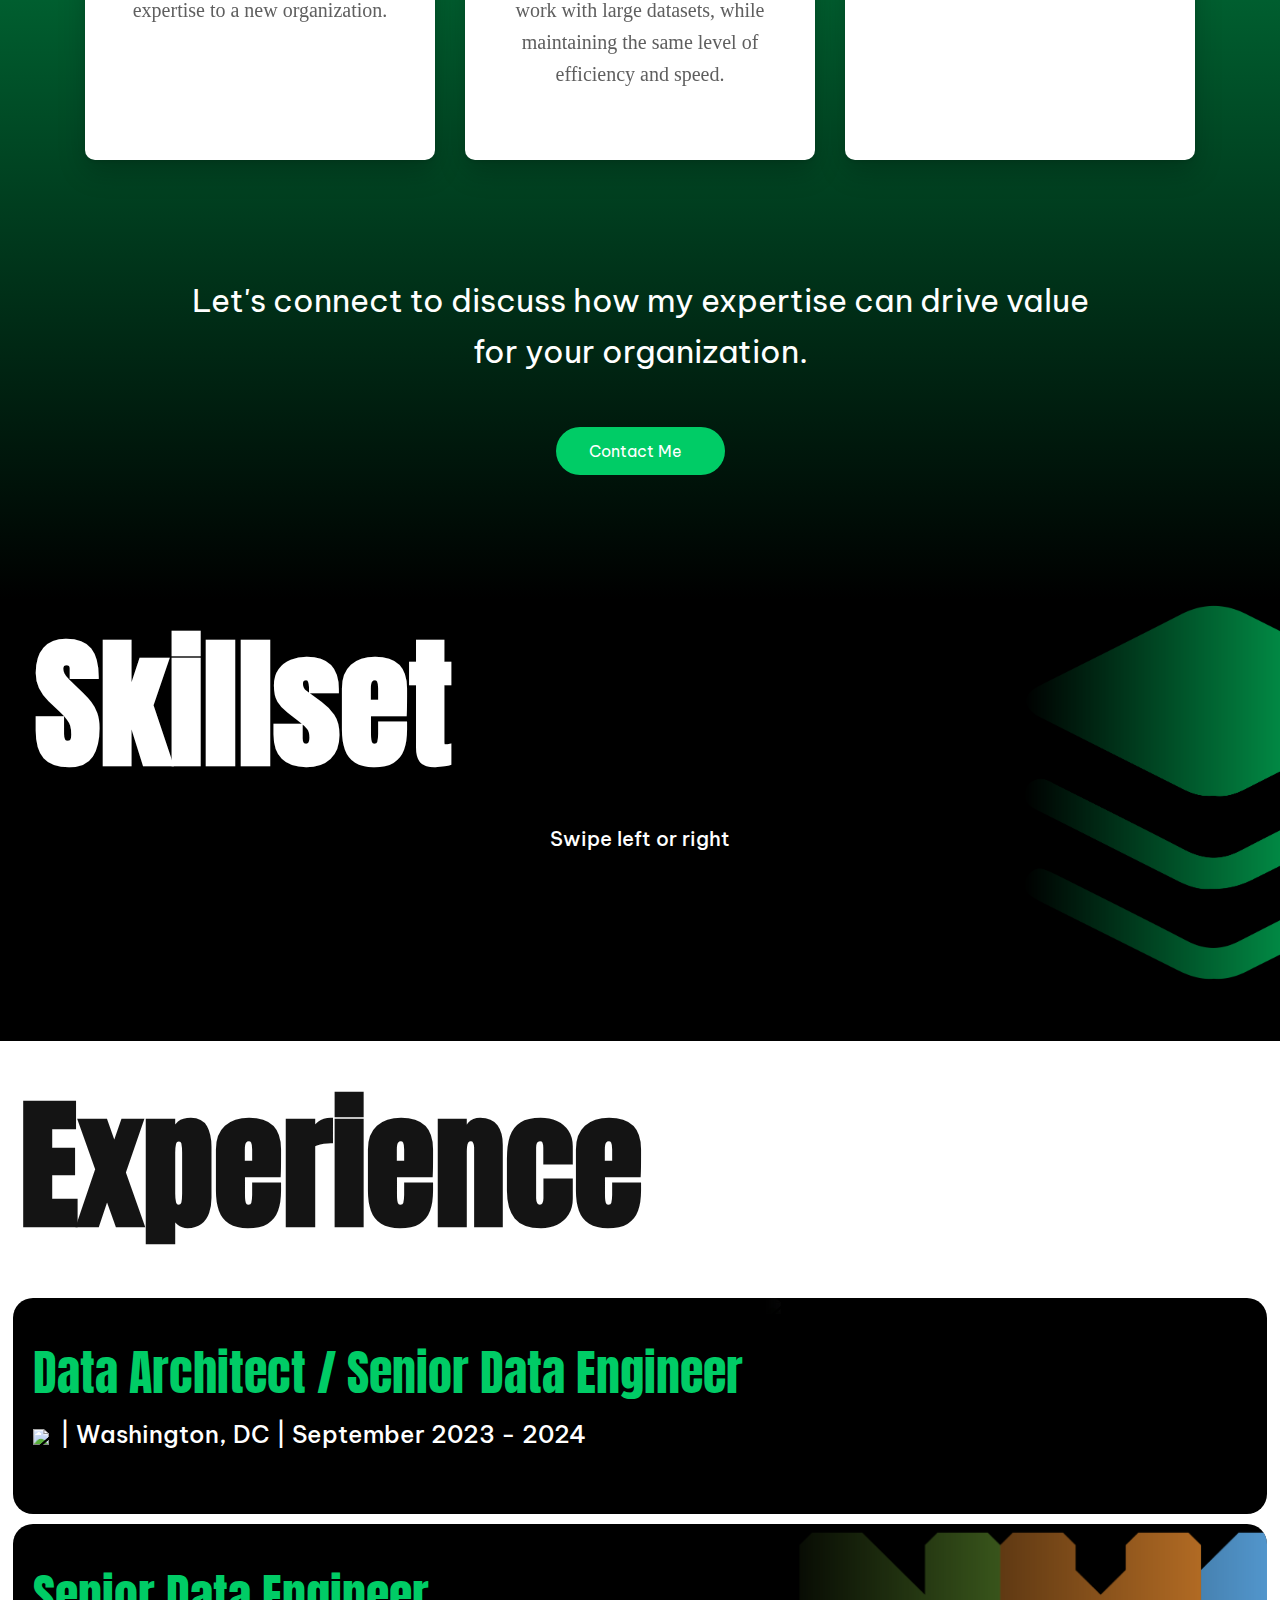
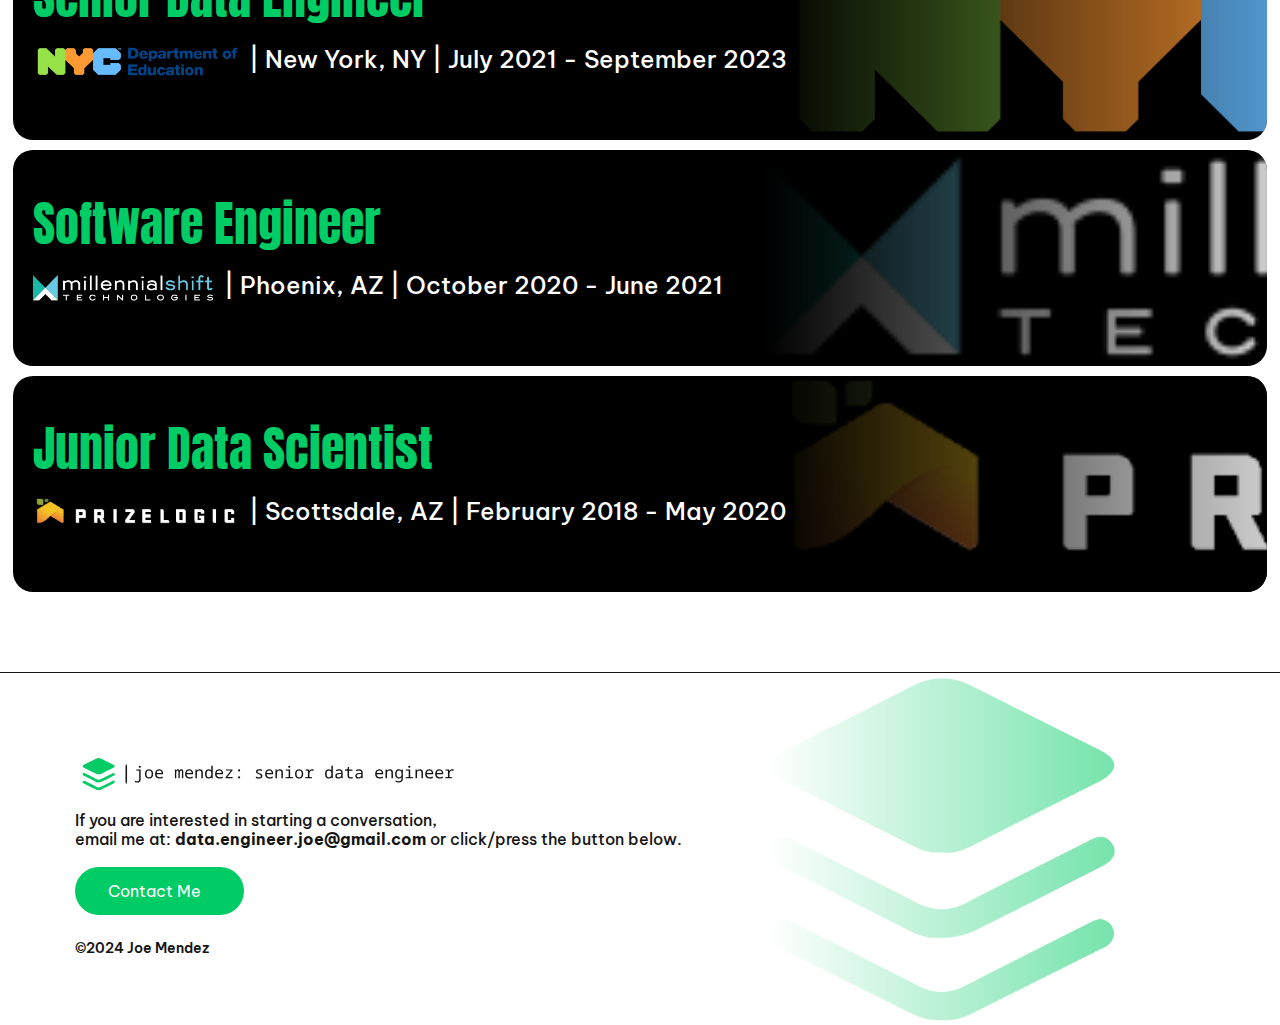
==== commit c9fd1bb9: "Update index.html" ====
--- a/index.html
+++ b/index.html
@@ -84,7 +84,7 @@
                                 <div class="squareContent flex-fill">
                                     <h3 style="margin-top: 10px; color: #141414">Working with Datasets and Organizations of All Kinds</h3>
                                     <p class="flex-fill" style="font-family: 'Times New Roman', Times, serif; color: #5f5f5f; margin-top: 10px;">
-                                        I have been priveledged to work with a variety of companies, from small startups to large enterprises.
+                                        I have been privileged to work with a variety of companies, from small startups to large enterprises.
                                         I have seen how data can drive value for organizations of all sizes, and how important it is to have a strong data strategy in place.
                                         Working with startups has shown me how important it is to work quickly and efficiently, and be able to adapt to changes on the fly,
                                         while working with large enterprises has shown me how important it is to have a strong data strategy in place, and how to work with large datasets, while
--- a/css/style.css
+++ b/css/style.css
@@ -1,18 +1,3 @@
-li {
-  font-size: 1rem;
-}
-p {
-  font-size: 1rem;
-  line-height: 1.5;
-}
-.squareInnerContainer,
-.text-box {
-  box-shadow: 0 8px 32px 0 rgb(31 38 135 / 0.37);
-}
-.nav-link,
-a {
-  text-decoration: none;
-}
 *,
 ::after,
 ::before {
@@ -20,109 +5,179 @@
   padding: 0;
   box-sizing: border-box;
   -webkit-font-smoothing: antialiased;
-}
+  scroll-behavior: smooth;
+}
+
 body {
-  background-color: #333 !important;
-  font-family: "Noto Sans", sans-serif !important;
-  padding-left: 48px;
-  padding-right: 48px;
-}
-.newsreader-font {
-  font-family: "Newsreader", serif;
-  font-optical-sizing: auto;
+  background-color: rgba(255 255 255 1) !important;
+  font-family: "Be Vietnam Pro", serif !important;
+  padding-left: 0px;
+  padding-right: 0px;
+  margin: 0 !important;
+  padding: 0;
+}
+
+p {
+  font-size: 1.25rem;
+  line-height: 1.6;
+  margin-bottom: 20px;
+  font-weight: 400;
+  color: #ffffff;
+  position: relative;
+  z-index: 5;
+}
+
+li {
+  font-size: 1.25rem;
+  margin-bottom: 10px;
+  font-weight: 400;
+  color: #ffffff;
+  z-index: 5;
+}
+
+.be-vietnam-pro-thin {
+  font-family: "Be Vietnam Pro", serif;
+  font-weight: 100;
+  font-style: normal;
+}
+
+.be-vietnam-pro-extralight {
+  font-family: "Be Vietnam Pro", serif;
+  font-weight: 200;
+  font-style: normal;
+}
+
+.be-vietnam-pro-light {
+  font-family: "Be Vietnam Pro", serif;
+  font-weight: 300;
+  font-style: normal;
+}
+
+.be-vietnam-pro-regular {
+  font-family: "Be Vietnam Pro", serif;
   font-weight: 400;
   font-style: normal;
 }
 
-.noto-sans-font {
-  font-family: "Noto Sans", sans-serif;
-  font-optical-sizing: auto;
+.be-vietnam-pro-medium {
+  font-family: "Be Vietnam Pro", serif;
+  font-weight: 500;
+  font-style: normal;
+}
+
+.be-vietnam-pro-semibold {
+  font-family: "Be Vietnam Pro", serif;
+  font-weight: 600;
+  font-style: normal;
+}
+
+.be-vietnam-pro-bold {
+  font-family: "Be Vietnam Pro", serif;
+  font-weight: 700;
+  font-style: normal;
+}
+
+.be-vietnam-pro-extrabold {
+  font-family: "Be Vietnam Pro", serif;
+  font-weight: 800;
+  font-style: normal;
+}
+
+.be-vietnam-pro-black {
+  font-family: "Be Vietnam Pro", serif;
+  font-weight: 900;
+  font-style: normal;
+}
+
+.be-vietnam-pro-thin-italic {
+  font-family: "Be Vietnam Pro", serif;
+  font-weight: 100;
+  font-style: italic;
+}
+
+.be-vietnam-pro-extralight-italic {
+  font-family: "Be Vietnam Pro", serif;
+  font-weight: 200;
+  font-style: italic;
+}
+
+.be-vietnam-pro-light-italic {
+  font-family: "Be Vietnam Pro", serif;
+  font-weight: 300;
+  font-style: italic;
+}
+
+.be-vietnam-pro-regular-italic {
+  font-family: "Be Vietnam Pro", serif;
   font-weight: 400;
-  font-style:normal;
-  font-variation-settings:
-    "wdth" 100;
-}
-.carlito-regular {
-  font-family: "Carlito", sans-serif;
+  font-style: italic;
+}
+
+.be-vietnam-pro-medium-italic {
+  font-family: "Be Vietnam Pro", serif;
+  font-weight: 500;
+  font-style: italic;
+}
+
+.be-vietnam-pro-semibold-italic {
+  font-family: "Be Vietnam Pro", serif;
+  font-weight: 600;
+  font-style: italic;
+}
+
+.be-vietnam-pro-bold-italic {
+  font-family: "Be Vietnam Pro", serif;
+  font-weight: 700;
+  font-style: italic;
+}
+
+.be-vietnam-pro-extrabold-italic {
+  font-family: "Be Vietnam Pro", serif;
+  font-weight: 800;
+  font-style: italic;
+}
+
+.be-vietnam-pro-black-italic {
+  font-family: "Be Vietnam Pro", serif;
+  font-weight: 900;
+  font-style: italic;
+}
+
+.anton-regular {
+  font-family: "Anton", sans-serif;
   font-weight: 400;
   font-style: normal;
 }
-.carlito-light {
-  font-family: "Carlito", sans-serif;
-  font-weight: 300;
-  font-style: normal;
-}
-
-.carlito-bold {
-  font-family: "Carlito", sans-serif;
-  font-weight: 700;
-  font-style: normal;
-}
-
-p.quote {
-  font-family: "Newsreader", serif !important;
-}
-
-.joemendezhughes {
-  font-family: "Carlito", sans-serif !important;
-  font-size: 1.125rem !important;
-}
-.text-box {
-  font-family: "Carlito", sans-serif;
-}
-#document,
-#message {
+
+#document {
   margin: 0 auto;
 }
+
 .landing-image-container {
   position: relative;
   width: 100%;
-  height: 100vh;
+  height: 100%; /* Full viewport height */
   overflow: hidden;
-  background: #121212;
-  z-index: 1;
-}
+  align-items: center;
+  justify-content: center;
+}
+
+/* Common styles for all landing images */
 .landing-image {
   position: relative;
-  top: 50%;
-  -webkit-transform: translateY(-50%);
-  -ms-transform: translateY(-50%);
-  transform: translateY(-50%);
   margin: 0 auto;
-  z-index: 2;
-}
-.desktop-image {
-  display: block;
-  width: 70%;
-  height: auto;
-  z-index: 2;
-}
-.mobile-device,
-.mobile-image {
-  display: none;
-}
-.pdf-container {
-  width: 80%;
-  height: 80vh;
-  margin: auto;
-  display: flex;
-  justify-content: center;
-  align-items: center;
-  border: 1px solid rgba(255, 255, 255, 0.18);
-}
-.desktop-device {
-  display: block;
-  width: 100%;
-  height: 100%;
-  border: none;
-}
-p {
-  line-height: 1.6;
-  margin-bottom: 20px;
-}
-li {
-  margin-bottom: 10px;
-}
+  overflow: hidden;
+}
+
+/************************* Max-width 1200px *************************/
+
+@media only screen and (max-width: 1200px) {
+  .squareInnerContainer {
+    min-height: auto !important;
+  }
+}
+
+/*******************************************     MOBILE @ 1024px  *******************************************/
 @media only screen and (max-width: 1025px) {
   .landing-image {
     position: relative;
@@ -134,13 +189,17 @@
   .desktop-device {
     display: block;
   }
-  .desktop-image,
+
   .mobile-device {
     display: none;
   }
+
+  .desktop-image {
+    display: none;
+  }
   .mobile-image {
     display: block;
-    width: 100%;
+    width: 100%; /* Make the image responsive */
     height: auto;
     padding-left: 15px;
     padding-right: 15px;
@@ -149,35 +208,41 @@
     margin-left: 15px;
     margin-right: 15px;
   }
-  div.thanks-container {
-    max-width: 65vw;
-    height: 100%;
-  }
+
   .thanks-container img {
-    width: 100%;
+    width: 100%; /* Make the image responsive */
     height: auto;
   }
   #navigation {
+    z-index: 100;
     width: 100% !important;
-    background: rgb(39 39 39 / 0.1);
+    background: rgba(39, 39, 39, 0.1);
     backdrop-filter: blur(60px);
+    /* fallback for old browsers */
     -webkit-backdrop-filter: blur(60px);
-    border-bottom: 1px solid;
-    box-shadow: 0 0 80px rgb(0 0 0 / 0.3);
-    margin-top: 0 !important;
-    margin-left: 0 !important;
-    margin-right: 0 !important;
+    border-bottom: 1px solid rgba(255, 255, 255, 0.2);
+    box-shadow: 0 0 80px rgba(0, 0, 0, 0.3);
+    margin-top: 0% !important;
+    margin-left: 0% !important;
+    margin-right: 0% !important;
     z-index: 100;
-    border-radius: 0 !important;
+    border-radius: 0px !important;
     max-width: 100vw !important;
     min-width: 100vw !important;
   }
-}
+  section {
+    padding-bottom: 20px !important;
+    margin: 0 auto;
+    background-color: #000000 !important;
+
+    height: auto !important;
+
+  }
+}
+/*******************************************END********************************************/
+
+/*******************************************    MOBILE @ 750px     ********************************************/
 @media only screen and (max-width: 750px) {
-  .mobile-image,
-  ul {
-    padding-left: 10px;
-  }
   .landing-image {
     position: relative;
     top: 50%;
@@ -185,91 +250,100 @@
     -ms-transform: translateY(-50%);
     transform: translateY(-50%);
   }
-  .desktop-image,
+  .desktop-image {
+    display: none;
+  }
+  .mobile-image {
+    display: block;
+    width: 100%; /* Make the image responsive */
+    height: auto;
+    padding-left: 10px;
+    padding-right: 10px;
+  }
+
+  div.thanks-container {
+    max-width: 40vw; /* Maximum width of the image container */
+    height: 100%;
+  }
+  .thanks-container img {
+    width: 100%; /* Make the image responsive */
+    height: auto;
+  }
+
+  .desktop-device {
+    display: block;
+  }
+
   .mobile-device {
     display: none;
   }
-  .desktop-device,
-  .mobile-image {
-    display: block;
-  }
-  .mobile-image {
-    width: 100%;
-    height: auto;
-    padding-right: 10px;
-  }
-  div.thanks-container {
-    max-width: 40vw;
-    height: 100%;
-  }
-  .thanks-container img {
-    width: 100%;
-    height: auto;
-  }
-  .heading-section {
-    text-align: center;
+  ul {
+    padding-left: 10px;
   }
   #navigation {
+    z-index: 100;
     width: 100% !important;
-    background: rgb(39 39 39 / 0.1);
+    background: rgba(39, 39, 39, 0.1);
     backdrop-filter: blur(60px);
+    /* fallback for old browsers */
     -webkit-backdrop-filter: blur(60px);
-    border-bottom: 1px solid;
-    box-shadow: 0 0 80px rgb(0 0 0 / 0.3);
-    margin-top: 0 !important;
-    margin-left: 0 !important;
-    margin-right: 0 !important;
+    border-bottom: 1px solid rgba(255, 255, 255, 0.2);
+    box-shadow: 0 0 80px rgba(0, 0, 0, 0.3);
+    margin-top: 0% !important;
+    margin-left: 0% !important;
+    margin-right: 0% !important;
     z-index: 100;
-    border-radius: 0 !important;
+    border-radius: 0px !important;
     max-width: 100vw !important;
     min-width: 100vw !important;
   }
   .navbar-brand img {
-    height: 8vw;
-    width: auto;
+    height: 8vw; /* Adjust the height of the logo */
+    width: auto; /* Keeps the aspect ratio of the logo */
     padding-top: 1px !important;
     padding-bottom: 1px !important;
   }
-  .downloadButton {
-    background: #00add8 !important;
-    color: #000000 !important;
-    box-shadow: 0 3px 4px 0 #1334d6 !important;
-    text-decoration: none !important;
-    border: 1px solid rgba(255, 255, 255, 0.18) !important;
-  }
-  .contactButton {
-    background: #00add8 !important;
-    color: #000000 !important;
-    box-shadow: 0 3px 4px 0 #1334d6 !important;
-    text-decoration: none !important;
-    border: 1px solid rgba(255, 255, 255, 0.18) !important;
-  }
-}
+
+  .heading-section {
+    max-width: 85vw !important;
+  }
+  .heading-section1 {
+    max-width: 85vw !important;
+  }
+  section {
+    padding-bottom: 20px !important;
+    margin: 0 auto;
+    background-color: #000000 !important;
+    height: auto !important;
+  }
+  #gap {
+    background-color: transparent;
+    height: 12px !important;
+    max-height: 12px !important;
+    min-height: 12px !important;
+    box-shadow: none;
+  }
+}
+/*******************************************END********************************************/
+
+/******************************************* MOBILE @ 576px ********************************************/
 @media only screen and (max-width: 576px) {
-  li,
-  p {
-    margin-bottom: 10px;
-    font-size: 1rem;
-  }
-  li {
-    margin-bottom: 15px !important;
-  }
-  .pdf-container,
-  .text-box,
-  .text-box2 {
-    max-width: 95vw;
-    width: 100%;
-  }
-  .heading-section,
-  .headingImage {
-    text-align: center;
-  }
-  body {
-    background-color: #333 !important;
-    font-family: "Fira Sans", sans-serif !important;
-    padding-left: 12px;
-    padding-right: 12px;
-  }
+
+  section {
+    padding: 0px 20px;
+    margin: 0 auto;
+    background-color: #000000 !important;
+    height: auto !important;
+  }
+  #slides .col{
+    font-size: 100% !important;
+  }
+
+  #contact {
+    padding: 2px 2px !important;
+    margin-bottom: 20px
+  }
+
   .landing-image {
     position: relative;
     top: 50%;
@@ -277,665 +351,908 @@
     -ms-transform: translateY(-50%);
     transform: translateY(-50%);
   }
-  .desktop-device,
+
   .desktop-image {
     display: none;
   }
+
   .mobile-image {
     display: block;
-    width: 100%;
+    width: 100%; /* Make the image responsive */
     height: auto;
     padding-left: 10px;
     padding-right: 10px;
   }
+
   #navbar .navbar.navbar-expand-lg.navbar-dark {
     align-items: center;
     justify-content: center;
     margin: auto 0;
   }
+
   .pdf-container {
-    height: 100%;
+    width: 100%;
+    height: 100%; /* Make it responsive but not take full height on desktop */
+    max-width: 95vw;
     margin: auto;
     display: flex;
     justify-content: center;
     align-items: center;
-    border: 0.1px solid #fff0;
-  }
-  .headingImage,
-  .navbar-toggler ml-auto {
-    margin: 0 auto;
-  }
+    border: 0.1px solid transparent; /* Optional: To show boundaries */
+  }
+  .desktop-device {
+    display: none;
+  }
+
   .mobile-device {
     display: block;
-    width: 100%;
+    width: 100%; /* Make the image responsive */
     height: auto;
-    padding: 0 0px;
-  }
+    padding: 0px 10px;
+  }
+
   p {
+    font-size: 1rem;
     line-height: 1.4;
+    margin-bottom: 10px;
+  }
+  li {
+    margin-bottom: 10px;
+    font-size: 1rem;
   }
   container.text-center.quote {
     padding-left: 10px;
     padding-right: 10px;
-    display: flex;
     justify-content: center;
     align-items: center;
   }
-  h5.quote {
+  h3.quote {
     padding-left: 15px;
     padding-right: 15px;
-  }
-  .navbar-toggler-icon {
-    border-color: #fff;
-    color: #fff;
-  }
+    font-family: "Poppins", sans-serif !important;
+    margin: 0 auto;
+    font-size: 1rem !important;
+  }
+
   .text-box {
-    border-radius: 30px !important;
-  }
-  div.thanks-container {
-    max-width: 70vw;
+    max-width: 95vw;
+    width: 100%;
+    position: relative;
+    text-align: center;
+  }
+  .footer-image {
+    max-width: 100%; /* Maximum width of the image container */
     height: 100%;
-  }
-  .thanks-container img {
-    width: 100%;
+    margin-top: 50px !important;
+    padding-bottom: 10px !important
+  }
+
+  .footer-image img {
+    width: 100%; /* Make the image responsive */
     height: auto;
-  }
-  #navigation {
-    width: 100% !important;
-    background: rgb(39 39 39 / 0.1);
-    backdrop-filter: blur(60px);
-    -webkit-backdrop-filter: blur(60px);
-    border-bottom: 1px solid;
-    box-shadow: 0 0 80px rgb(0 0 0 / 0.3);
-    z-index: 100;
-    border-radius: 0 !important;
-    max-width: 100vw !important;
-    min-width: 100vw !important;
+    max-width: 85vw !important;
+  }
+
+  #compMethods {
+    text-align: left !important;
+    padding-left: 10px
+  }
+
+  .navbar-toggler ml-auto {
+    margin: 0 auto;
   }
   .navbar-collapse collapse show {
     background-color: #121212;
   }
+
   .fixedNav #navigation {
     position: fixed;
     top: 0;
-  }
+    left: 0;
+  }
+
   .headingImage {
-    display: flex;
     justify-content: center;
     align-items: center;
+    text-align: center;
+    margin: 0 auto;
     width: 100%;
     max-width: 90vw;
   }
+  .resume-section ul {
+    padding-left: 15px;
+  }
+
   .navbar-brand img {
-    max-width: 70vw;
-  }
-  .downloadButton {
-    background: #00add8 !important;
-    color: #000000 !important;
-    box-shadow: 0 3px 4px 0 #1334d6 !important;
-    text-decoration: none !important;
-    border: 1px solid rgba(255, 255, 255, 0.18) !important;
+    max-width: 50vw;
+    padding-top: 1px !important;
+    padding-bottom: 3px !important;
+  }
+
+  .heading-section {
+    max-width: 85vw !important;
+    text-align: center;
+
+  }
+  .heading-section1 {
+    max-width: 85vw !important;
+    text-align: center;
+  }
+  #gap {
+    background-color: transparent;
+    height: 12px !important;
+    max-height: 12px !important;
+    min-height: 12px !important;
+    box-shadow: none;
+  }
+  #companiMethods,
+  #ooMethods {
+    padding-left: 0px !important;
+    text-align: left !important;
+    margin-right: 40px !important;
+  }
+  .contactButton:active {
+    transform: scale(0.4, 0.4);
+    transition: 200ms;
   }
   .contactButton {
-    background: #00add8 !important;
-    color: #000000 !important;
-    box-shadow: 0 3px 4px 0 #1334d6 !important;
-    text-decoration: none !important;
-    border: 1px solid rgba(255, 255, 255, 0.18) !important;
-  }
-  .quote {
-    width: 100% !important;
-    padding: 0px 10px;
-  }
-  .intro {
-    width: 100% !important;
-    padding: 0px 15px;
-  }
-}
-.about-container,
-.intro-container {
-  pointer-events: none;
-  top: 0;
-  height: 100%;
-  object-fit: cover;
-  object-position: center;
-}
-.about-container img,
-.background-container img,
-.experience-image-container img,
-.intro-container img,
-.message-container img,
-.resume1-image-container img,
-.resume2-image-container img,
-.resume3-image-container img,
-.resume4-image-container img {
-  height: auto;
-  max-width: 100%;
-}
-
-.resume3-image-container {
-  mask-image: linear-gradient(to right, rgb(0, 0, 0), rgba(0, 0, 0, 0));
-  pointer-events: none;
-  position: absolute;
-  top: 0;
-  right: 78%;
-  width: 60%;
-  height: 100%;
-  object-fit: cover;
-  object-position: center;
-  z-index: 1;
-}
-.resume4-image-container {
-  mask-image: linear-gradient(to right, rgb(0, 0, 0), rgba(0, 0, 0, 0));
-  pointer-events: none;
-  position: absolute;
-  top: 0;
-  right: 78%;
-  width: 55%;
-  height: 100%;
-  object-fit: cover;
-  object-position: center;
-  z-index: 1;
-}
-.resume1-image-container {
-  mask-image: linear-gradient(to right, rgb(0, 0, 0), rgba(0, 0, 0, 0));
-  pointer-events: none;
-  position: absolute;
-  top: 0;
-  right: 75%;
-  width: 50%;
-  height: 100%;
-  object-fit: cover;
-  object-position: center;
-  z-index: 1;
-}
-.resume2-image-container {
-  mask-image: linear-gradient(to right, rgb(0, 0, 0), rgba(0, 0, 0, 0));
-  pointer-events: none;
-  position: absolute;
-  top: 0;
-  right: 70%;
-  width: 75%;
-  height: 100%;
-  object-fit: cover;
-  object-position: center;
-  z-index: 1;
-}
-.headingImage,
+    transform: scale(0.5, 0.5);
+    transition: transform all ease-out 200ms;
+  }
+  .title-container {
+    text-align: left !important;
+    padding-left: 0px !important;
+  }
+  p#ooMethods {
+    margin-left: 0px !important;
+    margin-right: 0px !important;
+  }
+  .text-box {
+    text-align: left;
+
+  }
+  .logo-image  {
+    margin-left: 15px !important;
+  }
+  .logo-image img {
+    height: 32px !important;
+  }
+  .col {
+    margin-top: 100px;
+    margin-bottom: 50px;
+  }
+  #contact {
+    margin-top: 0px !important;
+  }
+  #contact h6 {
+    margin-top: 20px !important;
+    margin-bottom: 20px !important;
+  }
+  #contact container-fluid {
+    margin-top: -50px !important;
+
+  }
+  #contact .footer-image {
+    margin-top: -50px !important;
+  }
+  #slides h1, h5 {
+    text-align: center !important;
+    padding: 10px 10px !important;
+  }
+  #slides .col, .row, h1, h4, h6, a.button-2{
+    text-align: center !important;
+
+    padding: 10px 10px !important;
+    margin: 0 auto !important;
+    margin-left: 0px !important;
+  }
+
+  #ooMethods {
+    text-align: center !important;
+  }
+  .resume-container img {
+    width: 50% !important;
+    height: auto !important;
+  }
+  .resume-section {
+    max-width: 95vw !important;
+    width: 100%;
+  }
+  .logo-image{
+    width: 10px !important;
+  }
+}
+
+/*******************************************END********************************************/
+
+.resume-section ul {
+  padding-left: 20px;
+}
+.resume-section2 ul {
+  padding-left: 20px;
+}
+
 .text-box {
+  width: 100%;
+  color: #ffffff;
+  z-index: 100;
+  font-size: 11vw;
+  font-weight: 700;
+  font-family: "Anton", sans-serif !important;
+  text-align: left;
+  text-overflow: clip;
+  padding-left: 20px;
+}
+
+.headingImage {
+  justify-content: center;
+  align-items: center;
+  text-align: center;
   margin: 0 auto;
   width: 100%;
   max-width: 540px;
-  display: flex;
-  text-align: center;
-}
-.flex-container {
-  display: flex;
-}
-.text-box {
-  justify-content: center;
-  align-items: center;
-  padding: 12px 50px;
-  background: rgb(18 18 18 / 0.25);
-  backdrop-filter: blur(7px);
-  -webkit-backdrop-filter: blur(7px);
-  border-radius: 0;
-  border: 1px solid;
-  color: #fff;
-  z-index: 5;
-  white-space: nowrap;
-  font-size: 1.75rem;
-  font-weight: 400;
-  border: 1px solid rgba(255, 255, 255, 0.18);
-}
-#intro,
-.section,
-.skillsSection.section {
-  background-color: #121212;
-  color: #fff;
-}
-.headingImage {
-  justify-content: center;
-  align-items: center;
-}
+}
+
 .aboutImage {
   max-width: 100%;
 }
+
 .intro {
   margin-top: 40px;
   font-size: large;
 }
-#intro,
+
+
+/***************************************************    Sections       *****************************************/
+
+#stats {
+  background: #FFFFFF;
+  color: #000000 !important;
+  min-height: 50vh;
+}
+
+.paragraph {
+  margin: 40px;
+
+  justify-content: center;
+  align-items: center;
+}
+
+#message {
+  margin: 0 auto;
+}
+
 .section {
+  padding: 0% 0%;
+  background-color: #000000 !important;
+
+}
+
+#intro {
   padding: 40px 0;
-  border-radius: 30px;
-  border: 1px solid #333;
-}
-#intro,
-#numbers,
-#resume,
-.contactSection,
+  color: rgb(12 12 12);
+
+}
+
+#gap {
+  background-color: transparent;
+  height: 30px;
+  max-height: 30px;
+  min-height: 30px;
+  box-shadow: none;
+}
+#starter {
+  background-color: transparent;
+  height: 15px;
+  max-height: 15px;
+  min-height: 15px;
+  box-shadow: none;
+}
+#smallGap {
+  background-color: #fff;
+  height: 5px;
+  max-height: 5px;
+  min-height: 5px;
+  box-shadow: none;
+}
+
+#mediumGap {
+  background-color: #fff;
+  height: 10px;
+  max-height: 10px;
+  min-height: 10px;
+  box-shadow: none;
+}
+
+#skills {
+  position: relative;
+  overflow: hidden; /* Ensures the image is contained in the section */
+  align-items: center; /* Center content vertically */
+  justify-content: center; /* Center content horizontally */
+  padding-top: 20px;
+  padding-bottom: 130px;
+}
+
+.skills-container {
+  mask-image: linear-gradient(to left, rgb(0, 0, 0), rgba(0, 0, 0, 0));
+  z-index: 1;
+  pointer-events: none; /* Prevent interactions with the image */
+  position: absolute; /* So it can stretch behind everything */
+  top: 0;
+  left: 80%;
+  width: 30%; /* Make the image span the entire width */
+  height: 100%; /* Make the image span the entire height */
+  object-fit: cover; /* Ensures the image covers the section without distortion */
+  object-position: center;
+}
+
+.skills-container img {
+  max-width: 100%;
+  height: auto;
+}
+
+.statsSection h4 {
+  color: rgb(12 12 12);
+}
+
+.contactSection {
+  position: relative;
+  overflow: hidden; /* Ensures the image is contained in the section */
+  align-items: center; /* Center content vertically */
+  justify-content: center; /* Center content horizontally */
+}
+
 .statsSection {
-  background-color: #121212 !important;
-  border-radius: 30px;
-  border: 1px solid #333;
-}
-#gap {
-  background-color: #333;
-  height: 16px;
-  max-height: 16px;
-  min-height: 16px;
-}
-.counter,
-.squareContent h4,
-.statsSection h4,
+  margin: 0 auto;
+}
+
+.div-wrapper img {
+  position: absolute;
+  left: 0;
+  bottom: 0;
+}
+
+#message {
+  position: relative;
+  overflow: hidden; /* Ensures the image is contained in the section */
+  align-items: center; /* Center content vertically */
+  justify-content: center; /* Center content horizontally */
+}
+
+#about {
+  position: relative;
+  overflow: hidden; /* Ensures the image is contained in the section */
+  align-items: center; /* Center content vertically */
+  justify-content: center; /* Center content horizontally */
+  width: 100%;
+  height: auto;
+
+}
+
+#resume {
+  position: relative;
+  overflow: hidden; /* Ensures the image is contained in the section */
+  align-items: center; /* Center content vertically */
+  justify-content: center; /* Center content horizontally */
+  border: transparent;
+  background-color: transparent !important;
+  box-shadow: none !important;
+
+}
+
+#thanks {
+  position: relative;
+  overflow: hidden; /* Ensures the image is contained in the section */
+  align-items: center; /* Center content vertically */
+  justify-content: center; /* Center content horizontally */
+  border: transparent;
+  background-color: transparent !important;
+  box-shadow: none !important;
+  border-radius: 0%;
+}
+
+
+#numbers .section .statsSection container text-center {
+  position: relative; /* Ensure the content is above the background image */
+  z-index: 20; /* Content is on top */
+}
+
+.resume container text-center {
+  position: relative; /* Ensure the content is above the background image */
+  z-index: 20; /* Content is on top */
+}
+
+#slides {
+  position: relative;
+  overflow: hidden; /* Ensures the image is contained in the section */
+  display: flex; /* For layout purposes, adjust if necessary */
+  align-items: center; /* Center content vertically */
+  justify-content: center; /* Center content horizontally */
+  height: 100vh;
+}
+
+#contact {
+  position: relative;
+  overflow: hidden; /* Ensures the image is contained in the section */
+  align-items: center; /* Center content vertically */
+  justify-content: center; /* Center content horizontally */
+  background-color: #ffffff !important;
+  color: #333333 !important;
+}
+
+.contact-container {
+  z-index: 0 !important;
+  pointer-events: none; /* Prevent interactions with the image */
+  position: absolute; /* So it can stretch behind everything */
+  top: 0;
+  left: 0;
+  object-fit: cover;
+  object-position: 50% 50%;
+  width: 100%;
+}
+
+.contact-container img {
+  display: block;
+  height: 100%;
+}
+
+.bg-overlay {
+  background-color: #141414;
+  opacity: .5;
+  top: 0;
+  left: 0;
+  object-fit: cover;
+}
+
+.resume-image-container1 {
+  mask-image: linear-gradient(to left, rgb(0, 0, 0), rgba(0, 0, 0, 0));
+  z-index: 1;
+  pointer-events: none; /* Prevent interactions with the image */
+  position: absolute; /* So it can stretch behind everything */
+  top: 0;
+  left: 60%;
+  width: 50%; /* Make the image span the entire width */
+  height: 100%; /* Make the image span the entire height */
+  object-fit: cover; /* Ensures the image covers the section without distortion */
+  object-position: center;
+}
+.resume-image-container2 {
+  mask-image: linear-gradient(to left, rgb(0, 0, 0), rgba(0, 0, 0, 0));
+  z-index: 1;
+  pointer-events: none; /* Prevent interactions with the image */
+  position: absolute; /* So it can stretch behind everything */
+  top: 0;
+  left: 60%;
+  width: 50%; /* Make the image span the entire width */
+  height: 100%; /* Make the image span the entire height */
+  object-fit: cover; /* Ensures the image covers the section without distortion */
+  object-position: center;
+}
+.resume-image-container3 {
+  mask-image: linear-gradient(to left, rgb(0, 0, 0), rgba(0, 0, 0, 0));
+  z-index: 1;
+  pointer-events: none; /* Prevent interactions with the image */
+  position: absolute; /* So it can stretch behind everything */
+  top: 0;
+  left: 60%;
+  width: 50%; /* Make the image span the entire width */
+  height: 100%; /* Make the image span the entire height */
+  object-fit: cover; /* Ensures the image covers the section without distortion */
+  object-position: center;
+}
+.resume-image-container4 {
+  mask-image: linear-gradient(to left, rgb(0, 0, 0), rgba(0, 0, 0, 0));
+  z-index: 1;
+  pointer-events: none; /* Prevent interactions with the image */
+  position: absolute; /* So it can stretch behind everything */
+  top: 0;
+  left: 60%;
+  width: 50%; /* Make the image span the entire width */
+  height: 100%; /* Make the image span the entire height */
+  object-fit: cover; /* Ensures the image covers the section without distortion */
+  object-position: center;
+}
+.resume-image-container5 {
+  mask-image: linear-gradient(to left, rgb(0, 0, 0), rgba(0, 0, 0, 0));
+  z-index: 1;
+  pointer-events: none; /* Prevent interactions with the image */
+  position: absolute; /* So it can stretch behind everything */
+  top: 0;
+  left: 60%;
+  width: 50%; /* Make the image span the entire width */
+  height: 100%; /* Make the image span the entire height */
+  object-fit: cover; /* Ensures the image covers the section without distortion */
+  object-position: center;
+}
+
+.resume-image-container1 img,
+.resume-image-container2 img,
+.resume-image-container3 img,
+.resume-image-container4 img,
+.resume-image-container5 img {
+  display: block;
+  height: 100%;
+}
+
+
+.fixedWidth {
+  max-width: 50vw;
+  z-index: 5;
+  position: relative;
+  color: #fff;
+}
+
+.resume-section {
+  display: grid;
+  align-items: center; /* Center content vertically */
+  padding-bottom: 20px;
+  padding-left: 20px;
+  object-fit: contain !important;
+  position: relative;
+  overflow: hidden;
+  max-width: 98vw;
+  width: 100%;
+  border-radius: 20px;
+}
+
+.footer-image {
+  position: relative;
+  margin-top: 25px;
+  padding-bottom: 20px
+}
+
+.footer-image img {
+  max-width: 30vw;
+}
+
+.footer-container {
+  z-index: 1;
+  pointer-events: none; /* Prevent interactions with the image */
+  position: absolute; /* So it can stretch behind everything */
+  top: 0;
+  left: 780%;
+  width: 50%; /* Make the image span the entire width */
+  height: 100%; /* Make the image span the entire height */
+  object-fit: cover; /* Ensures the image covers the section without distortion */
+  object-position: center;
+}
+
+.footer-container img {
+  height: auto;
+  max-width: 100%;
+}
+
+#footer {
+  position: relative;
+  overflow: hidden; /* Ensures the image is contained in the section */
+  align-items: center; /* Center content vertically */
+  justify-content: center; /* Center content horizontally */
+  background-color: #000000 !important;
+  color: #ffffff !important;
+}
+
+.main-container {
+  z-index: 0 !important;
+  pointer-events: none; /* Prevent interactions with the image */
+  position: absolute; /* So it can stretch behind everything */
+  top: 0;
+  left: 0;
+  object-fit: cover;
+  object-position: 50% 50%;
+  width: 100%;
+}
+
+.main-container img {
+  height: auto;
+  max-width: 100%;
+}
+
+/* Headings */
+.section .heading {
+  width: 100%;
+}
+
+.heading-section {
+  color: #ffffff;
+
+  font-size: 1.5rem;
+  z-index: 100;
+  padding-top: 10px;
+  position: relative;
+  z-index: 100;
+}
+
+.heading-section1 {
+  color: #00CC66;
+  font-family: "Anton", sans-serif;
+  font-size: 3rem;
+  padding-top: 10px;
+  position: relative;
+  z-index: 100;
+}
+
+.skill {
+  text-align: center;
+}
+
+section {
+  padding: 0px 0px;
+  margin: 0 auto;
+  background-color: #000000 !important;
+  height: auto;
+  padding: 0% 0%;
+}
+
+.thanks-container {
+  background-color: #ffffff;
+}
+
+.thanks-container img {
+  width: 100%; /* Make the image responsive */
+  height: auto;
+}
+
+/***************************************************    END Sections       *****************************************/
+
+.thanks-container img {
+  width: 100%; /* Make the image responsive */
+  height: auto;
+}
+
+.squareItem {
+  margin-top: 20px;
+
+}
+
+.squareInnerContainer {
+  padding: 60px 32px;
+  background-color: #fff;
+  box-shadow: 0 4px 15px rgba(0, 0, 0, 0.15);
+  border-radius: 16px;
+  margin: 15px 0;
+  word-wrap: break-word;
+  text-align: center;
+  object-fit: contain;
+  min-height: 745px;
+}
+
+/*********************************************      Buttons       ********************************/
+
+
+.lI {
+  transform: translate3d(0, 0, 0);
+  transition: 0.25s ease-in-out;
+}
+
+.lI:hover {
+  transition: transform all ease-out 200ms;
+  transform: scale(1.1, 1.1) translate3d(0, 0, 0);
+}
+
+.lI:active {
+  transform: scale(0.9, 0.9);
+  transition: 200ms;
+}
+
+
+/* CSS */
+.button-1 {
+  background-color: #00CC66;
+  border-style: none;
+  box-sizing: border-box;
+  color: #FFF;
+  cursor: pointer;
+  display: inline-block;
+  font-family: 'Be Vietnam Pro', sans-serif;
+  border-radius: 2.25rem;
+  padding: 12px 33px;
+  font-size: 16px;
+  font-weight: 400;
+  list-style: none;
+  margin: 0;
+  outline: none;
+  position: relative;
+  text-align: center;
+  text-decoration: none;
+  vertical-align: baseline;
+  user-select: none;
+  -webkit-user-select: none;
+  touch-action: manipulation;
+
+}
+
+.button-1:hover {
+
+  background: #00cc66;
+  color: #FFF;
+  text-decoration: none;
+  transform: scale(1.05, 1.05) translate3d(0, 0, 0);
+  border-style: none;
+  box-shadow: 0 2px 1px rgba(0, 0, 0, 0.15);
+}
+
+
+.button-2 {
+  background-color: transparent;
+  border-radius: 2.25rem;
+  color: rgb(255, 255, 255);
+  font-size: 16px;
+  font-weight: 400;
+  padding: 12px 33px;
+  border-style: none;
+  background: transparent !important;
+  border: 2px solid #01cc65;
+  box-sizing: border-box;
+  cursor: pointer;
+  display: inline-block;
+  font-family: 'Be Vietnam Pro', sans-serif;
+  list-style: none;
+  margin: 0;
+  outline: none;
+  position: relative;
+  text-align: center;
+  text-decoration: none;
+  vertical-align: baseline;
+  user-select: none;
+  -webkit-user-select: none;
+  touch-action: manipulation;
+}
+
+.button-2:hover,
+.button-2:focus {
+  background-color: #00CC66 !important;
+  color: #fff;
+}
+
+.button-3 {
+  background-color: #FFF;
+  box-sizing: border-box;
+  color: #000;
+  cursor: pointer;
+  display: inline-block;
+  font-family: 'Be Vietnam Pro', sans-serif;
+  border-radius: 2.25rem;
+  border: transparent;
+  padding: 12px 33px;
+  font-size: 16px;
+  font-weight: 400;
+  list-style: none;
+  margin: 0;
+  outline: none;
+  position: relative;
+  text-align: center;
+  text-decoration: none;
+  vertical-align: baseline;
+  user-select: none;
+  -webkit-user-select: none;
+  touch-action: manipulation;
+}
+
+.button-3:hover,
+.button-3:focus {
+  background-color: #00CC66;
+  color: #fff;
+  border: transparent;
+}
+
+/********************************************* End Buttons   ********************************/
+.col-centered {
+  float: none;
+  margin-right: auto;
+  margin-left: auto;
+}
+/********************************************     NAVBAR          ********************************/
+#navigation {
+  z-index: 1000;
+  width: 100%;
+  max-width: 35vw;
+  border-radius: 9999px;
+  background: rgba(39, 39, 39, 0.5);
+  backdrop-filter: blur(8px);
+  -webkit-backdrop-filter: blur(8px);
+  border: 0.25px solid rgba(255, 255, 255, 0.1);
+  text-align: center;
+  left: 50%;
+  transform: translateX(-50%);
+  align-items: center;
+  justify-content: center;
+  min-width: 650px;
+  padding-top: 0px;
+  padding-bottom: 0px;
+}
+
+#navigation li {
+  margin: 0 auto;
+  color: #ffffff;
+}
+
+#navigation li a {
+  color: #ffffff;
+  font-size: .9rem !important;
+  font-weight: 400;
+}
+
+#navigation li a:hover {
+  color: #00cc66;
+}
+
+div#navbarNav.collapse.navbar-collapse {
+  justify-content: right;
+}
+
+.fixedNav #navigation {
+  position: fixed;
+  top: 0;
+  margin-top: 0.8%;
+}
+
+.navbar-brand {
+  padding-top: 0px !important;
+  padding-bottom: 0px !important;
+  line-height: 0%;
+  margin-left: 40px;
+  margin-top: 40px;
+  top: 0;
+  left: 0;
+  position: relative;
+}
+
+.navbar-brand img {
+  height: 80px; /* Adjust the height of the logo */
+  width: auto; /* Keeps the aspect ratio of the logo */
+  padding: 0% !important;
+  margin: 0;
+}
+
+.img-responsive {
+  width: 100%;
+  height: 100%;
+}
+
+.collapse.navbar-collapse {
+  justify-content: center;
+  align-items: center;
+}
+
+.container-fluid.align-items-center {
+  padding: 0%;
+}
+/********************************************     END 6      ********************************/
+.loader {
+  width: 100vw;
+  height: 100%;
+  background-color: #000000;
+  position: fixed;
+  top: 0px;
+  left: 0px;
+  z-index: 1000;
+}
+
+.loader .inner {
+  width: 100%;
+  height: 100%;
+  background: url(../img/loader.webp) center center no-repeat;
+  background-color: #000000;
+  z-index: 10000;
+  align-items: center;
+  object-fit: contain;
+}
+
+div.skill {
+  margin-top: 20px;
+}
+
 h1,
 h2,
 h3,
 h4,
 h5,
 h6 {
-  color: #fff;
-}
-.contactSection {
-  color: #fff !important;
-  position: relative;
-  overflow: hidden;
-  display: flex;
-  align-items: center;
-  justify-content: center;
-  border: 1px solid #333;
-}
-#about.section {
-  position: relative;
-  overflow: hidden;
-  align-items: center;
-  border: solid 0.2px #1334d6;
-}
-
-#contact,
-#intro,
-#message,
-#resume,
-#work {
-  position: relative;
-  overflow: hidden;
-  align-items: center;
-}
-.statsSection {
-  margin: 0 auto;
-}
-.div-wrapper img {
-  position: absolute;
-  left: 0;
-  bottom: 0;
-}
-#intro,
-#resume {
-  border-radius: 30px;
-  justify-content: center;
-  border: 1px solid #333;
-  margin: 0 auto;
-}
-.intro-container {
-  mask-image: linear-gradient(to left, rgb(0, 0, 0), rgba(0, 0, 0, 0));
-  z-index: 1;
-  position: absolute;
-  left: 70%;
-  width: 80%;
-  height: 100%;
-}
-#about,
-#contact,
-#message,
-#work {
-  display: flex;
-  justify-content: center;
-  border: 1px solid #333;
-}
-#numbers,
-#slides {
-  position: relative;
-  align-items: center;
-  display: flex;
-  overflow: hidden;
-}
-#numbers {
-  border-radius: 30px;
-  object-fit: contain !important;
-  justify-content: center;
-  border: 1px solid #333;
-}
-#numbers .section .statsSection container text-center,
-.resume container text-center {
-  position: relative;
-  z-index: 20;
-}
-#slides {
-  justify-content: center;
-}
-.resume-section,
-.resume-section1,
-.resume-section2,
-.resume-section3,
-.resume-section4 {
-  background-color: #121212 !important;
-  align-items: center;
-  padding-top: 20px;
-  padding-bottom: 20px;
-  color: #fff !important;
-}
-.about-container {
-  mask-image: linear-gradient(to left, rgb(0, 0, 0), rgba(0, 0, 0, 0));
-  z-index: 2;
-  position: absolute;
-  left: 70%;
-  width: 40%;
-}
-.about-container img {
-  z-index: 1;
-}
-.message-container {
-  mask-image: linear-gradient(to right, rgb(0, 0, 0), rgba(0, 0, 0, 0));
-  z-index: 1;
-  pointer-events: none;
-  position: absolute;
-  top: 0;
-  right: 70%;
-  width: 40%;
-  height: 100%;
-  object-fit: cover;
-  object-position: center;
-}
-.background-container {
-  mask-image: linear-gradient(to left, rgb(0, 0, 0), rgba(0, 0, 0, 0));
-  height: 100%;
-  position: absolute;
-  object-fit: cover;
-  pointer-events: none;
-  object-position: center;
-  z-index: 1;
-  top: 0;
-  left: 60%;
-  width: 60%;
-}
-.experience-image-container {
-  mask-image: linear-gradient(to right, rgb(0, 0, 0), rgba(0, 0, 0, 0));
-  z-index: 1;
-  pointer-events: none;
-  position: absolute;
-  top: 0;
-  right: 60%;
-  width: 40%;
-  height: 100%;
-  object-fit: cover;
-  object-position: center;
-}
-
-.contact-image-container {
-  mask-image: linear-gradient(to left, rgb(0, 0, 0), rgba(0, 0, 0, 0));
-  z-index: 1;
-  pointer-events: none;
-  position: absolute;
-  top: 0;
-  left: 65%;
-  width: 50%;
-  height: 100%;
-  object-fit: cover;
-  object-position: center;
-  margin-bottom: 160px;
-}
-
-.nav-link:after,
-svg {
-  left: 0;
-  position: absolute;
-}
-.resume-section {
-  border-radius: 30px;
-  justify-content: center;
-  border: 1px solid #333;
-  justify-content: center;
-}
-.resume-section1,
-.resume-section2,
-.resume-section3,
-.resume-section4 {
-  border-radius: 30px;
-  object-fit: contain !important;
-  justify-content: center;
-  border: 1px solid #333;
-  position: relative;
-  overflow: hidden;
-  display: flex;
-  justify-content: center;
-}
-
-.chart,
-.nav-link,
-.squareItem {
-  position: relative;
-}
-.section .heading {
-  text-align: center;
-  width: 100%;
-}
-.heading-section {
-  color: #fff !important;
-  font-weight: 300;
-  font-style: normal;
-}
-.skill {
-  text-align: center;
-}
-.thanks-container {
-  max-width: 15vw;
-  margin: 0 auto;
-}
-.thanks-container img {
-  width: 100%;
-  height: auto;
-}
-.chart {
-  width: 152px;
-  height: 152px;
-  display: inline-block;
-  text-align: center;
-}
-canvas {
-  margin: auto;
-  display: block;
-}
-.chart .percent {
-  color: #fff;
-  line-height: 152px;
-  display: inline-block;
-  font-size: 35px;
-}
-.chart .percent:after {
-  content: "%";
-}
-.squareItem {
-  margin-top: 28px;
-}
-.squareInnerContainer {
-  align-items: center;
-  padding: 25px 35px;
-  text-align: center;
-  border-radius: 10px;
-  background: rgb(19 52 214 / 0.1);
-  backdrop-filter: blur(14px);
-  -webkit-backdrop-filter: blur(14px);
-  border: 1px solid rgba(255, 255, 255, 0.18);
-  z-index: 500;
-}
-.squareContent h2 {
-  font-size: 3.5rem;
-  margin-bottom: 10px;
-  font-weight: 400;
-  color: #fff;
-}
-.squareContent h3 {
-  font-size: 1rem;
-  font-weight: 600;
-  margin: 0;
-}
-.squareIcon {
-  font-size: 2.5rem;
-  margin-bottom: 20px;
-}
-/*************************************************** buttons ************************************/
-.contactButton,
-.downloadButton {
-  color: #ffffff;
-  background: rgb(19 52 214 / 0.15);
-  box-shadow: 0 5px 12px 0 #00add8;
-  backdrop-filter: blur(1px);
-  -webkit-backdrop-filter: blur(1px);
-  border: 1px solid rgba(0, 173, 216, 0.35);
-  transition: 1.5s ease-in-out;
-  height: 60px;
-  width: 60px;
-  border-radius: 9999px;
-  line-height: 59px;
-  display: inline-block;
-  top: 50%;
-  left: 50%;
-}
-
-.downloadButton {
-  line-height: 58px !important;
-}
-.contactButton {
-  margin: 0 auto;
-}
-.contactButton i {
-  margin: 0 auto;
-  padding-left: 1px;
-}
-.downloadButton i {
-  margin: 0 auto;
-  padding-left: 1.5px;
-}
-
-.contactButton:hover,
-.downloadButton:hover {
-  transition: 0.75s ease-in-out;
-  background: #00add8;
-  color: #000000;
-  box-shadow: 0 3px 4px 0 #1334d6;
+  color: rgba(255, 255, 255, 1);
+}
+
+a {
   text-decoration: none;
-  border: 1px solid rgba(255, 255, 255, 0.18);
-}
-.contactButton:hover svg,
-.downloadButton:hover svg {
-  stroke-dashoffset: -480;
-}
-svg {
-  top: 0;
-  fill: none;
-  stroke: #fff;
-  stroke-dasharray: 150 480;
-  stroke-dashoffset: 150;
-  transition: 1.5s ease-in-out;
-}
-#navigation li,
-.joemendezhughes {
-  margin: 0 auto;
-  color: #fff;
-}
-.joemendezhughes {
-  border: 1px solid #1334d6;
-  padding: 20px;
-  padding-bottom: 15px !important;
-  justify-content: center;
-  align-items: center;
-  text-align: center;
-  box-shadow: 0 2px 10px 0 #1334d6;
-  font-size: 1rem;
-}
-#navigation {
-  z-index: 1000;
-  width: 100%;
-  max-width: 50vw;
-  border-radius: 9999px;
-  background: rgba(39, 39, 39, 0.3);
-  backdrop-filter: blur(6px);
-  /* fallback for old browsers */
-  -webkit-backdrop-filter: blur(6px);
-  border: 0.25px solid rgba(255, 255, 255, 0.25);
-  min-width: 750px;
-  text-align: center;
-  left: 50%;
-  transform: translateX(-50%);
-  align-items: center;
-  white-space: nowrap;
-  padding-top: 4px !important;
-  padding-bottom: 4px !important;
-  padding-right: 20px;
-}
-#navigation li a {
-  color: #fff;
-  font-size: .875rem !important;
-  padding-top: 0px !important;
-  padding-bottom: 0px !important;
-}
-.nav-link {
-  overflow: hidden;
-  margin: auto;
-  color: #fff;
-}
-
-.nav-link:after {
-  content: "";
-  width: 0;
-  bottom: 1px;
-  background: #00add8;
-  height: 2px;
-  transition-property: width;
-  transition-duration: 0.3s;
-  transition-timing-function: ease-out;
-}
-.img-responsive,
-.loader,
-.loader .inner {
-  height: 100%;
-  width: 100%;
-}
-.nav-link:active:after,
-.nav-link:focus:after,
-.nav-link:hover:after {
-  width: 100%;
-}
-div#navbarNav.collapse.navbar-collapse {
-  justify-content: right;
-}
-.fixedNav #navigation {
-  position: fixed;
-  top: 0;
-  margin-top: 0.75%;
-}
-.navbar-brand img {
-  max-height: 35px;
-  width: auto;
-}
-.loader {
-  background-color: #f5f8fa;
-  position: fixed;
-  top: 0;
-  left: 0;
-  z-index: 1000;
-}
-.loader .inner {
-  background: url(../img/asteroid.gif) center center no-repeat #f5f8fa;
-  -webkit-transform: scaleX(-1);
-  transform: scaleX(-1);
-}
-div.skill {
-  margin-top: 20px;
-}
-a {
-  color: #000;
 }
 
 .titleMessage {
@@ -947,47 +1264,74 @@
   padding-bottom: 2%;
 }
 
-.bounce {
-  -moz-animation: bounce 2s infinite;
-  -webkit-animation: bounce 2s infinite;
-  animation: bounce 2s infinite;
-}
-
-@keyframes bounce {
-  0%,
-  20%,
-  50%,
-  80%,
-  100% {
-    transform: translateY(0);
-  }
-
-  40% {
-    transform: translateY(-30px);
-  }
-
-  60% {
-    transform: translateY(-15px);
-  }
-}
-
-/* Basic styling for the image container */
-.image-container {
-  position: relative;
+.chart {
+  position: relative;
+  width: 152px;
+  height: 152px;
   display: inline-block;
-  cursor: pointer;
-}
-
-.mobile-device {
-  transition: transform 0.25s ease;
-}
-
-.mobile-device:hover {
-  -webkit-transform: scale(1.3);
-  transform: scale(1.3);
-  transition: transform 0.25s ease;
-  margin-bottom: 50px;
-}
-body.no-scroll {
-  overflow: hidden;
-}
+  text-align: center;
+}
+
+canvas {
+  margin: auto;
+  display: block;
+}
+
+.chart .percent {
+  color: rgb(12 12 12);
+  line-height: 152px;
+  display: inline-block;
+  font-size: 35px;
+}
+
+.chart .percent:after {
+  content: "%";
+}
+
+.squareItem {
+  margin-top: 28px;
+  position: relative;
+  margin: auto 0;
+}
+
+.squareInnerContainer {
+  align-items: center;
+  padding: 25px 35px;
+  text-align: center;
+  border-radius: 10px;
+  background: #ffffff;
+  box-shadow: rgba(0, 0, 0, 0.2) 0px 12px 28px 0px,
+    rgba(0, 0, 0, 0.1) 0px 2px 4px 0px,
+    rgba(255, 255, 255, 0.05) 0px 0px 0px 1px inset;
+  backdrop-filter: blur(10px);
+  -webkit-backdrop-filter: blur(10px);
+  border: 1px solid rgba(255, 255, 255, 0.18);
+}
+
+.squareContent h2 {
+  font-size: 3.5rem;
+  margin-bottom: 10px;
+  font-weight: 400;
+  color: #121212;
+}
+
+.squareContent h3 {
+  font-size: 1rem;
+  font-weight: 600;
+  margin: 0;
+  color: #121212;
+}
+
+.squareContent h4 {
+  color: #121212;
+}
+
+.counter {
+  color: #121212;
+}
+
+.squareIcon {
+  padding-bottom: 15px;
+
+  object-fit: contain;
+}
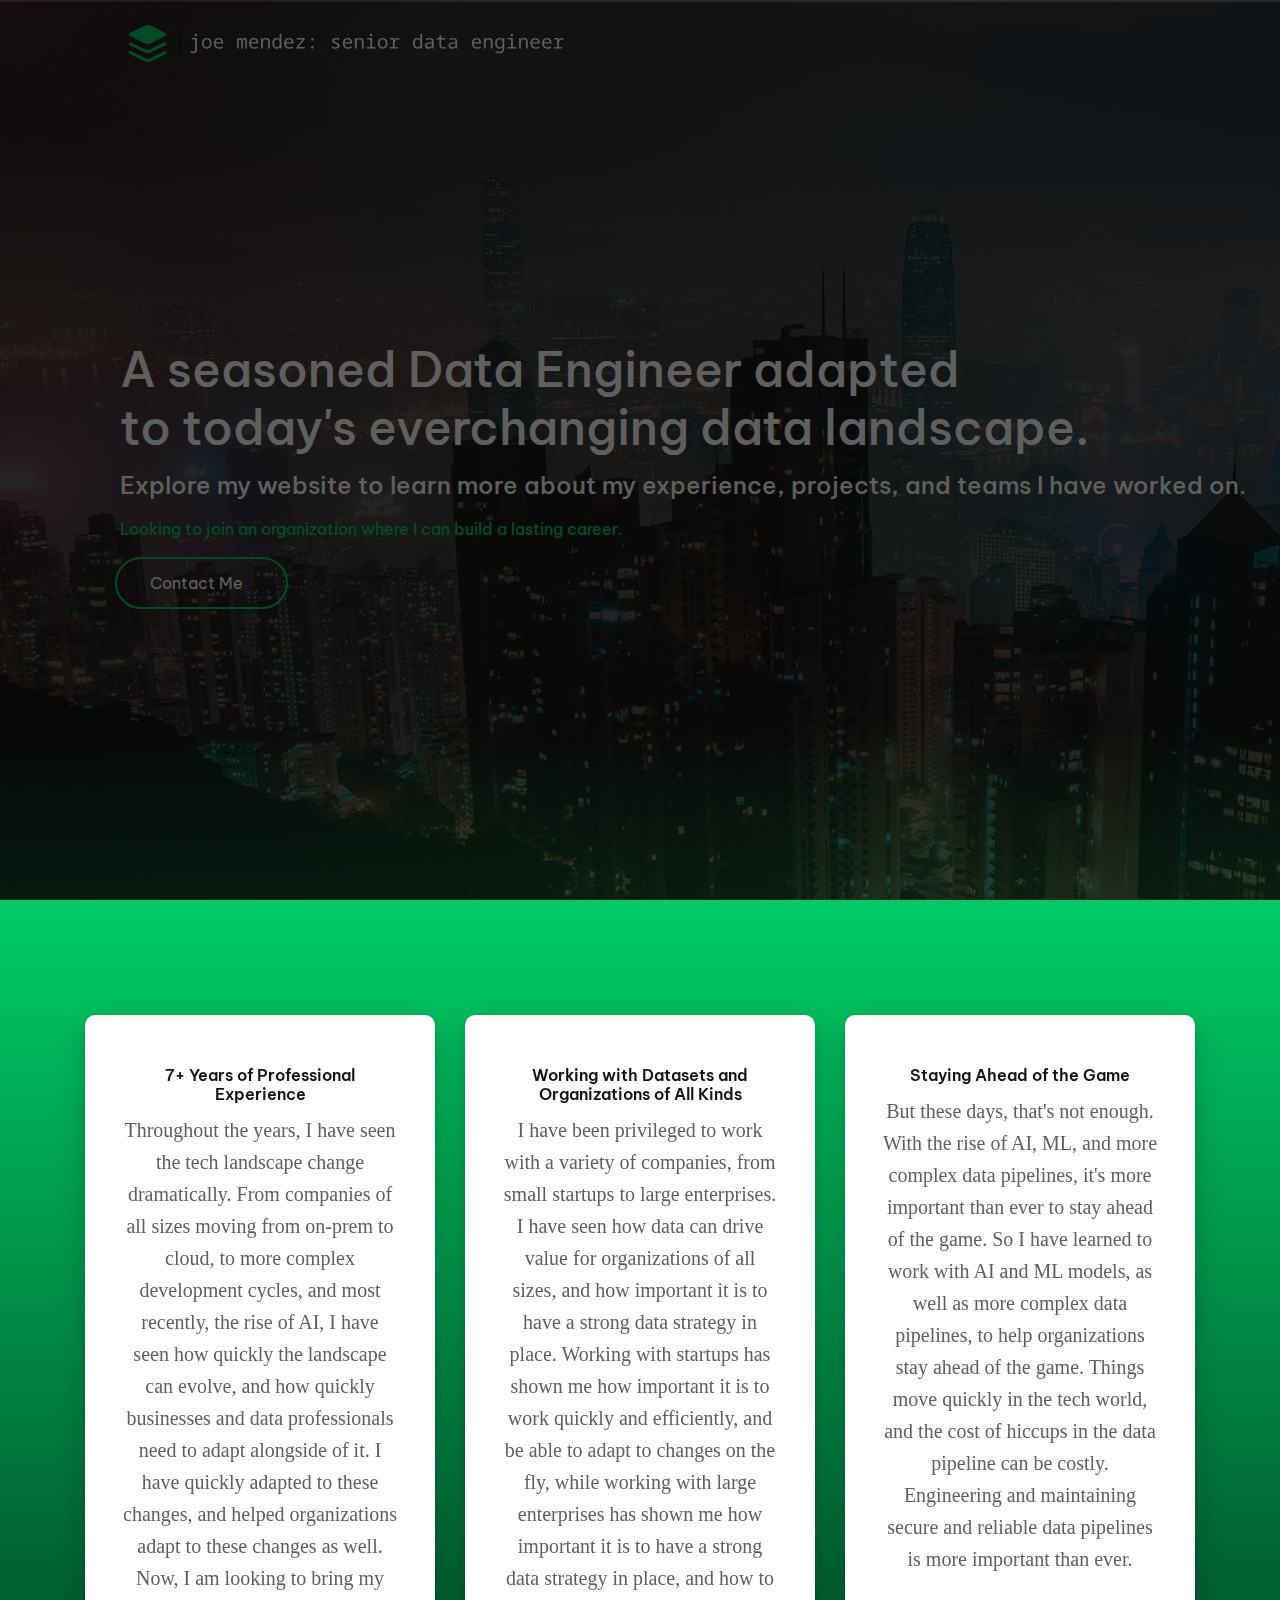
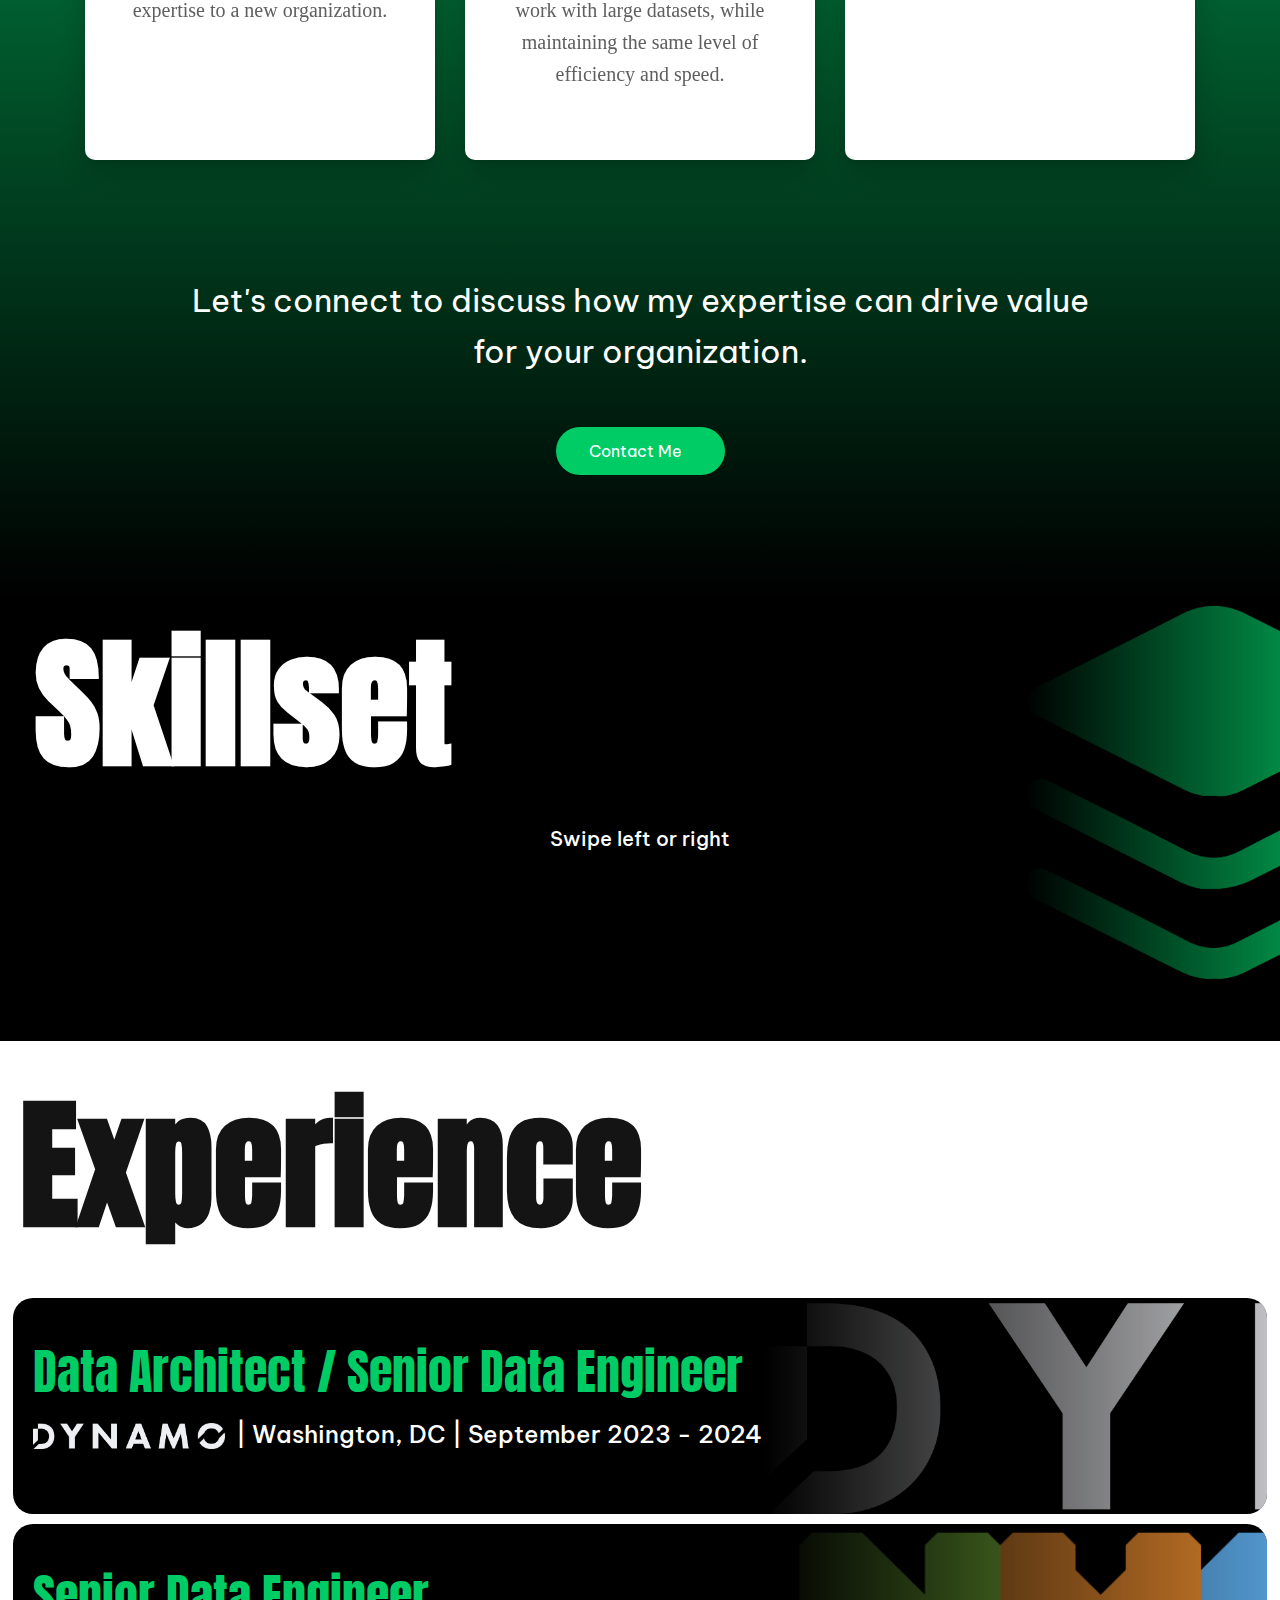
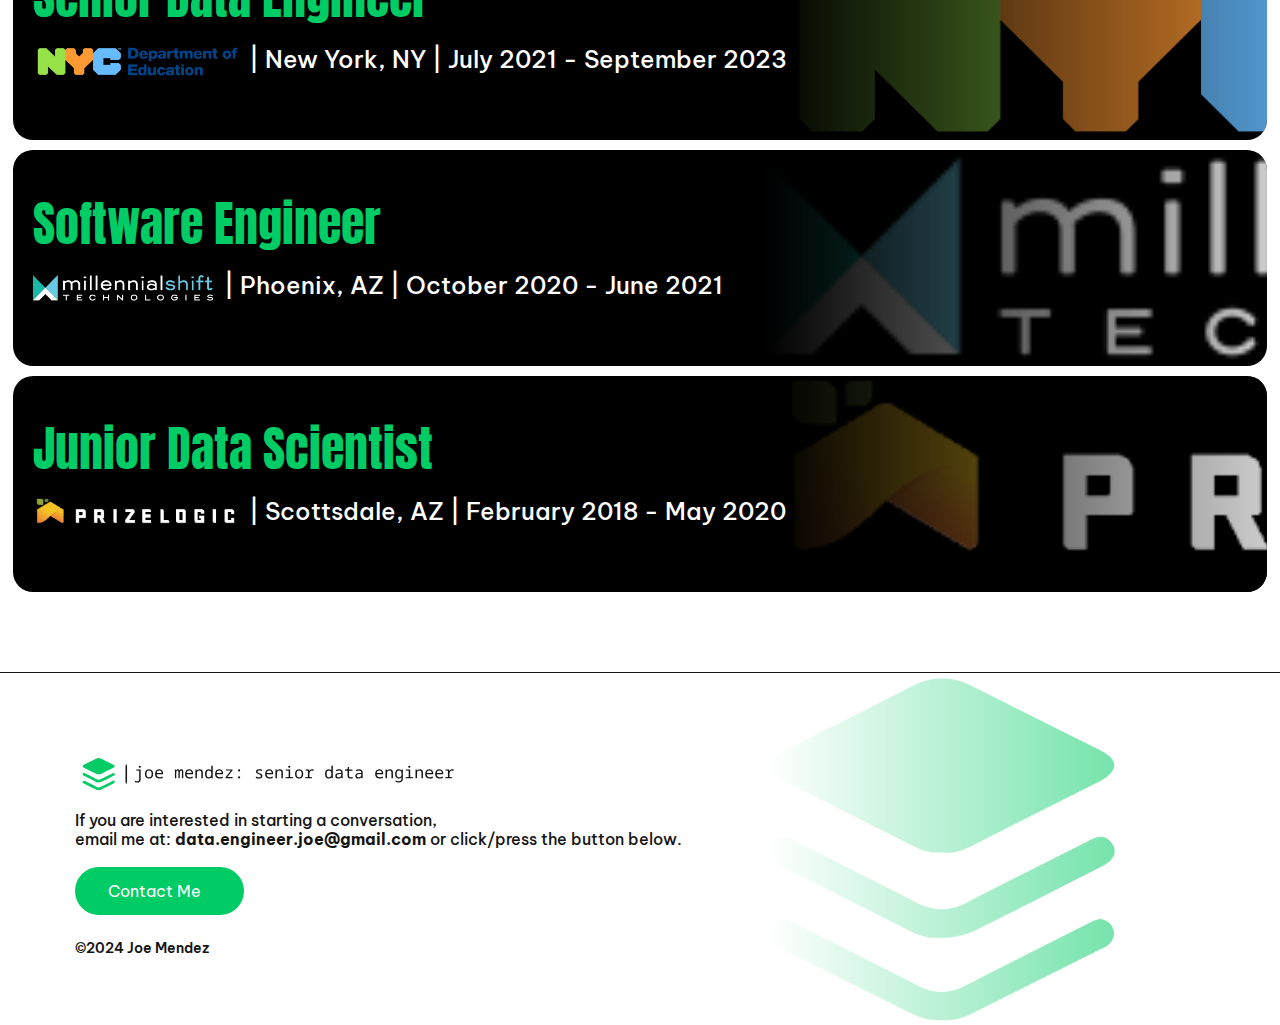
==== commit b00065f2: "Update index.html" ====
--- a/index.html
+++ b/index.html
@@ -29,7 +29,7 @@
         <div class="inner"></div>
     </div>
     <div class="logo-image" style=" max-height: 40px; background-color: transparent; z-index: 100 !important; position: relative; padding-top: 25px;  margin-left: 120px">
-        <img src="img/logo-white.svg"  alt="NavBar Logo" style="height: 40px">
+        <img src="img/logo-white.svg"  alt="NavBar Logo" style="max-width:450px">
     </div>
     <div id="slides"  style="margin-top: -40px;">
         <div class="contact-container" style="z-index: 0 !important;"><img src="img/gradient-background.png"></div>
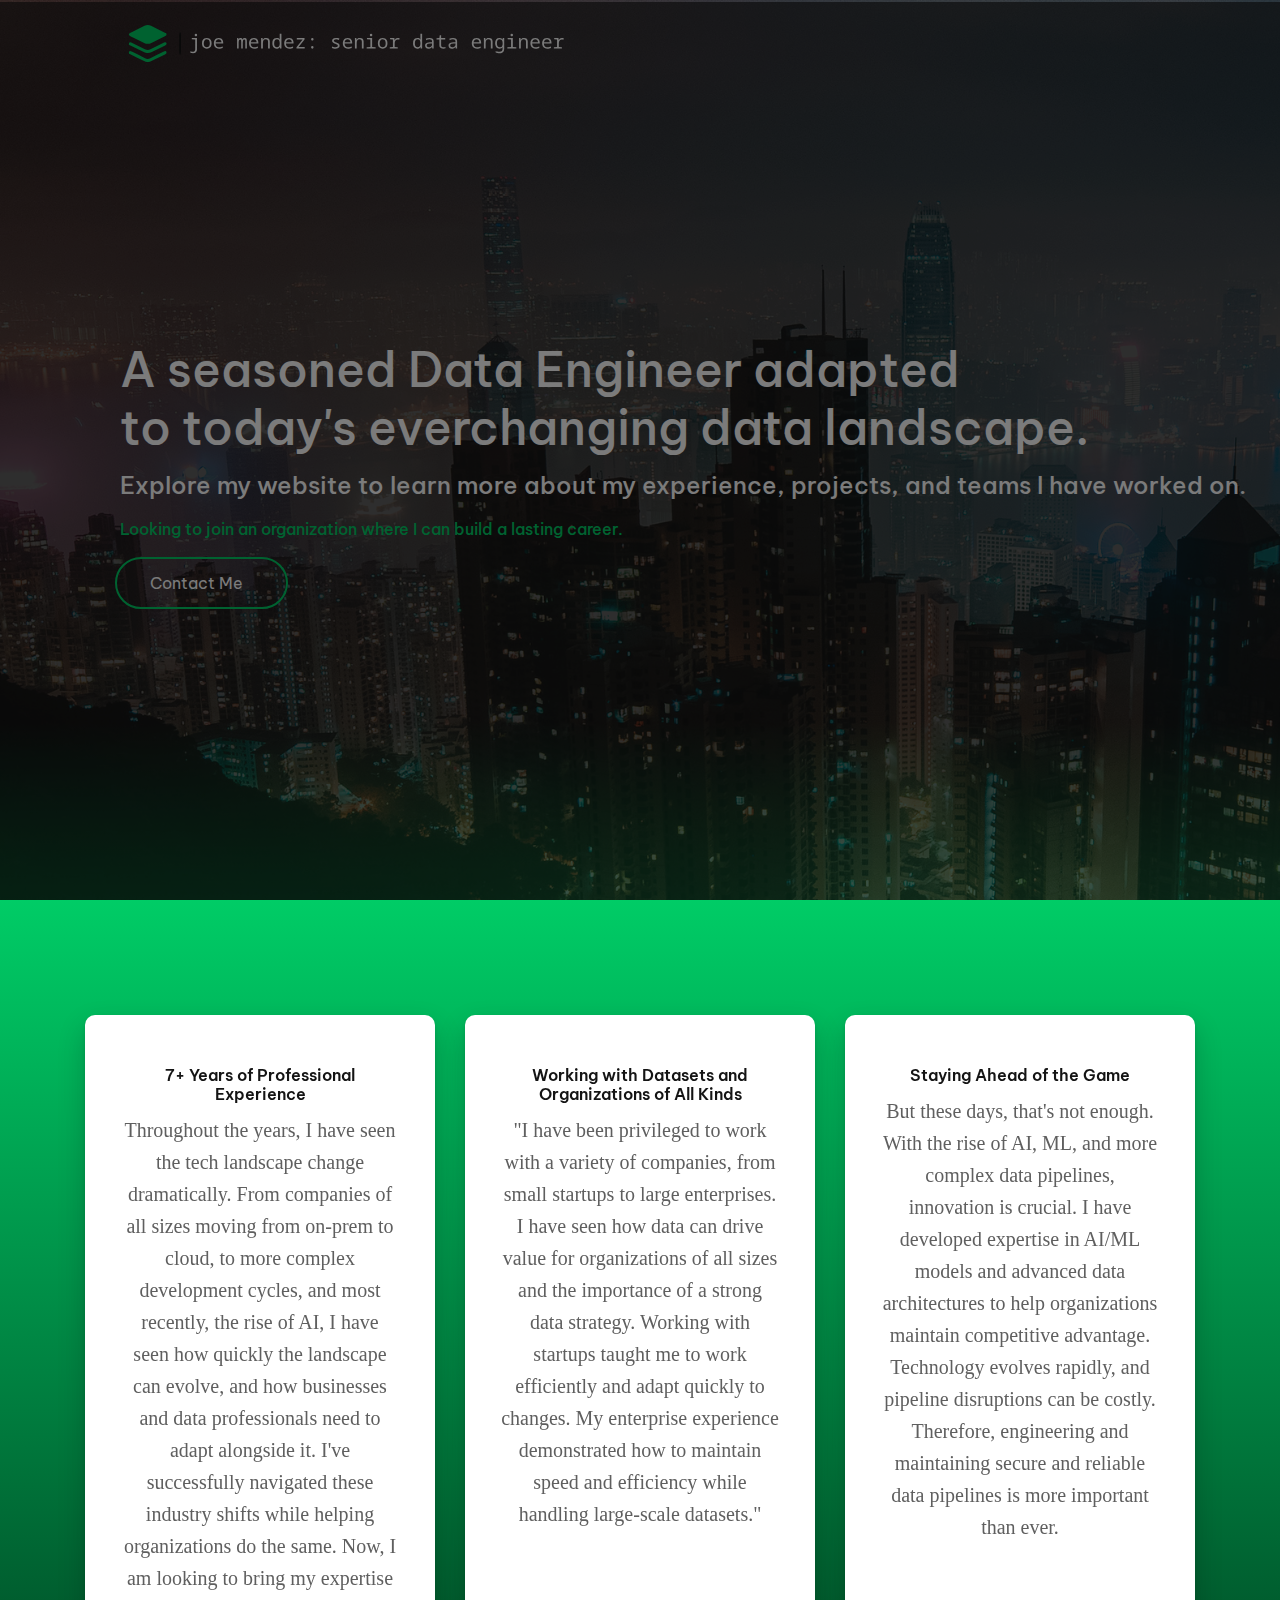
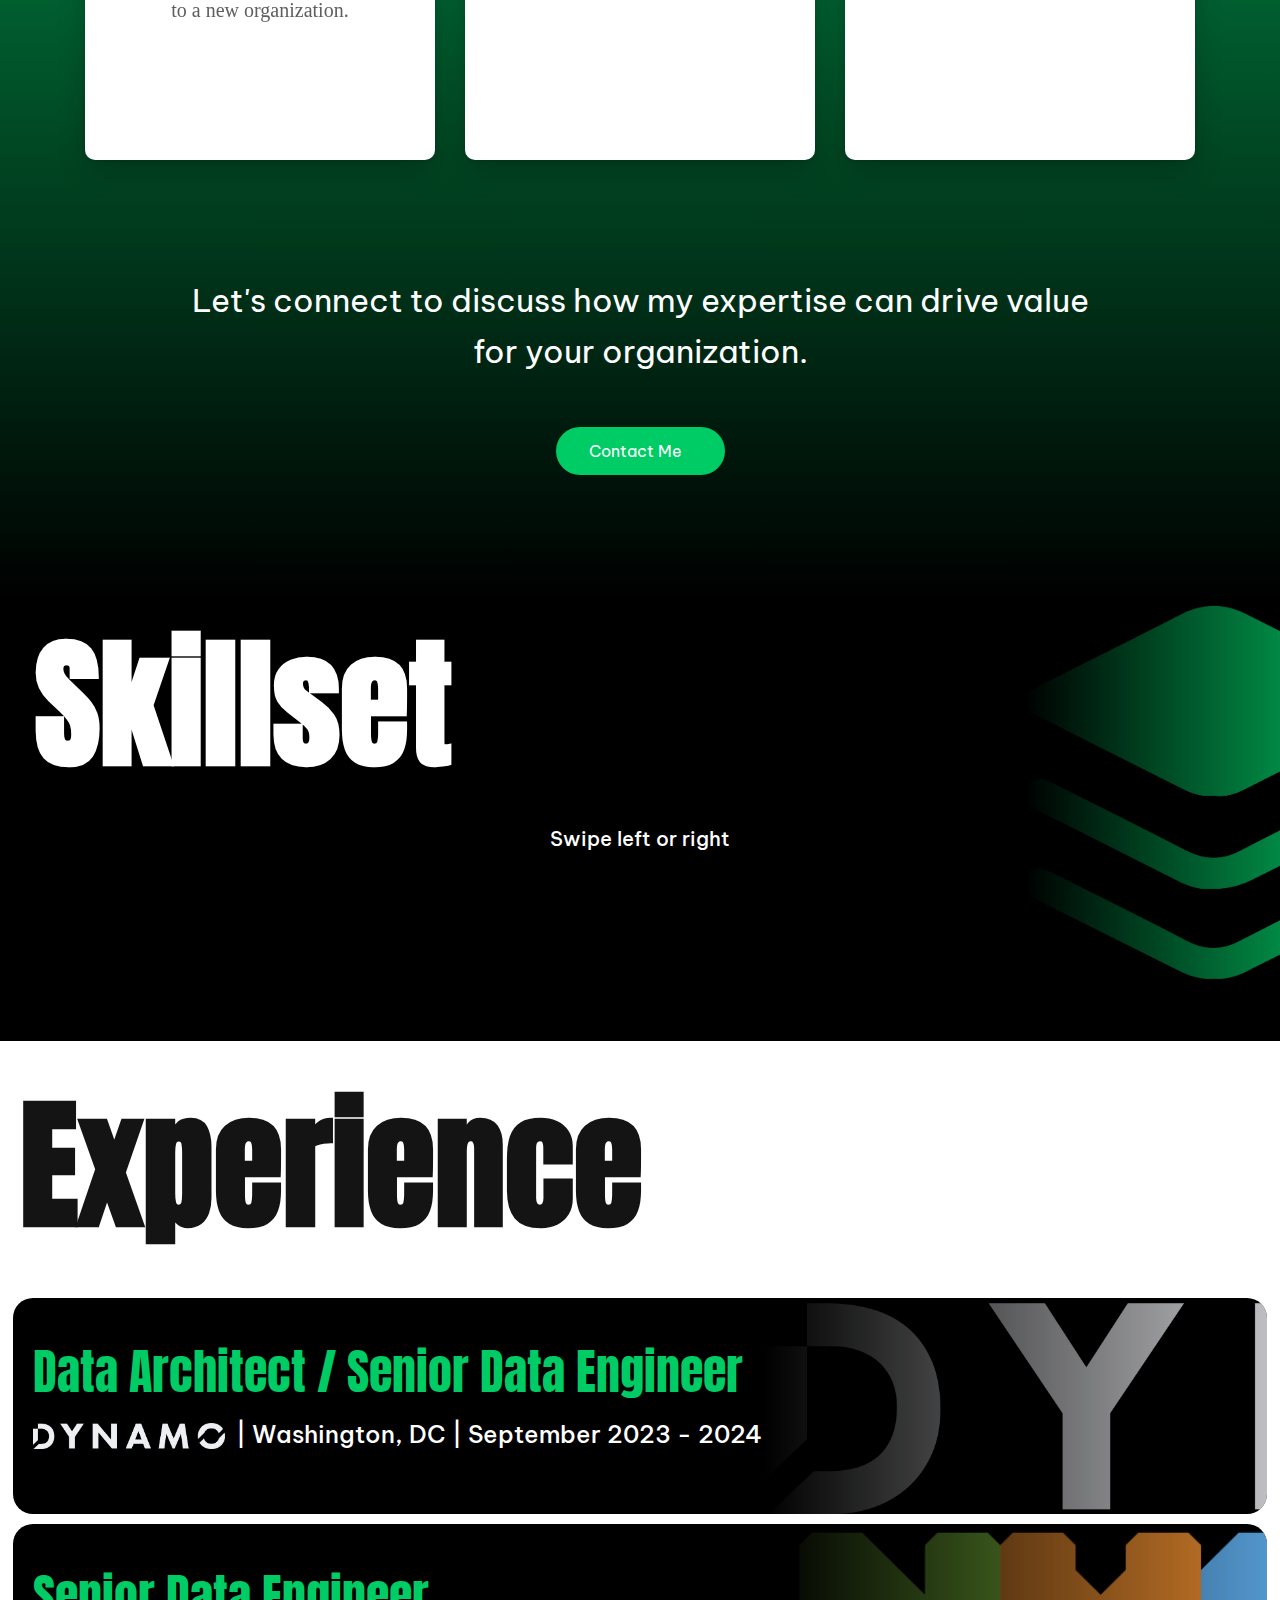
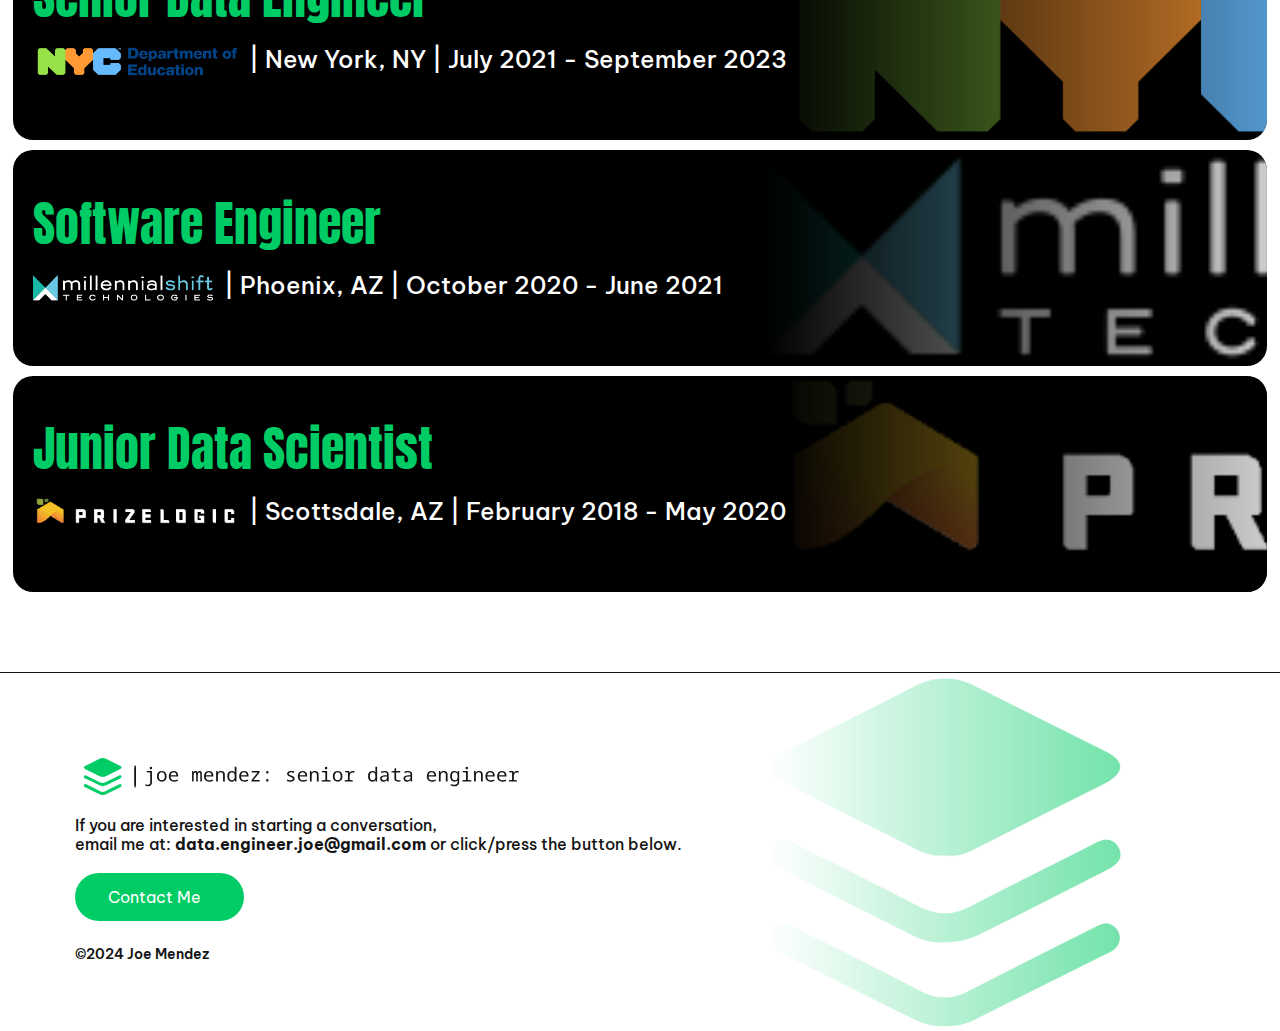
==== commit 73703165: "Update index.html" ====
--- a/index.html
+++ b/index.html
@@ -57,7 +57,7 @@
 					<div class="squareItem">
 						<div class="squareInnerContainer" >
 							<div class="squareIcon">
-								<i class="fa-solid fa-hourglass-half fa-5x" style="color: #00CC66; "></i>
+								<i class="fa-solid fa-hourglass-half fa-4x" style="color: #00CC66; "></i>
 							</div>
 							<div class="squareContent flex-fill">
 								<h3 style="margin-top: 10px; color: #141414">7+ Years of Professional Experience</h3>
@@ -65,9 +65,9 @@
                                     Throughout the years,
                                     I have seen the tech landscape change dramatically. From companies of all sizes moving from on-prem to cloud,
                                      to more complex development cycles, and most recently, the rise of AI,
-                                     I have seen how quickly the landscape can evolve, and how quickly businesses and data professionals
-                                     need to adapt alongside of it.
-                                     I have quickly adapted to these changes, and helped organizations adapt to these changes as well.
+                                     I have seen how quickly the landscape can evolve, and how businesses and data professionals
+                                     need to adapt alongside it.
+                                     I've successfully navigated these industry shifts while helping organizations do the same.
                                      Now, I am looking to bring my expertise to a new organization.
                                 </p>
 							</div>
@@ -79,17 +79,15 @@
                         <div class="squareItem">
                             <div class="squareInnerContainer" >
                                 <div class="squareIcon">
-                                    <i class="fa-solid fa-database fa-5x" style="color: #00CC66; "></i>
+                                    <i class="fa-solid fa-database fa-4x" style="color: #00CC66; "></i>
                                 </div>
                                 <div class="squareContent flex-fill">
                                     <h3 style="margin-top: 10px; color: #141414">Working with Datasets and Organizations of All Kinds</h3>
                                     <p class="flex-fill" style="font-family: 'Times New Roman', Times, serif; color: #5f5f5f; margin-top: 10px;">
-                                        I have been privileged to work with a variety of companies, from small startups to large enterprises.
-                                        I have seen how data can drive value for organizations of all sizes, and how important it is to have a strong data strategy in place.
-                                        Working with startups has shown me how important it is to work quickly and efficiently, and be able to adapt to changes on the fly,
-                                        while working with large enterprises has shown me how important it is to have a strong data strategy in place, and how to work with large datasets, while
-                                        maintaining the same level of efficiency and speed.
-                                    </p>
+                                       "I have been privileged to work with a variety of companies, from small startups to large enterprises. 
+					    I have seen how data can drive value for organizations of all sizes and the importance of a strong data strategy. 
+					    Working with startups taught me to work efficiently and adapt quickly to changes. My enterprise experience 
+					    demonstrated how to maintain speed and efficiency while handling large-scale datasets."
                                 </div>
                             </div>
                         </div>
@@ -99,14 +97,14 @@
                         <div class="squareItem">
                             <div class="squareInnerContainer">
                                 <div class="squareIcon">
-                                    <i class="fa-solid fa-hexagon-nodes-bolt fa-5x" style="color: #00CC66; "></i>
+                                    <i class="fa-solid fa-hexagon-nodes-bolt fa-4x" style="color: #00CC66; "></i>
                                 </div>
                                 <div class="squareContent flex-fill">
                                     <h3 style="margin-top: 10px; color: #141414">Staying Ahead of the Game</h3>
                                     <p class="flex-fill" style="font-family: 'Times New Roman', Times, serif; color: #5f5f5f; margin-top: 10px;">
-                                        But these days, that's not enough. With the rise of AI, ML, and more complex data pipelines, it's more important than ever to stay ahead of the game.
-                                        So I have learned to work with AI and ML models, as well as more complex data pipelines, to help organizations stay ahead of the game.
-                                        Things move quickly in the tech world, and the cost of hiccups in the data pipeline can be costly. Engineering and maintaining secure and reliable data pipelines is more important than ever.
+                                        But these days, that's not enough. With the rise of AI, ML, and more complex data pipelines, innovation is crucial. I have developed expertise in AI/ML models
+					    and advanced data architectures to help organizations maintain competitive advantage. Technology evolves rapidly, and pipeline disruptions can be costly. 
+					    Therefore, engineering and maintaining secure and reliable data pipelines is more important than ever.
 
 
                                     </p>
--- a/css/style.css
+++ b/css/style.css
@@ -902,7 +902,7 @@
 }
 
 .footer-image img {
-  max-width: 30vw;
+  max-width: 450px;
 }
 
 .footer-container {
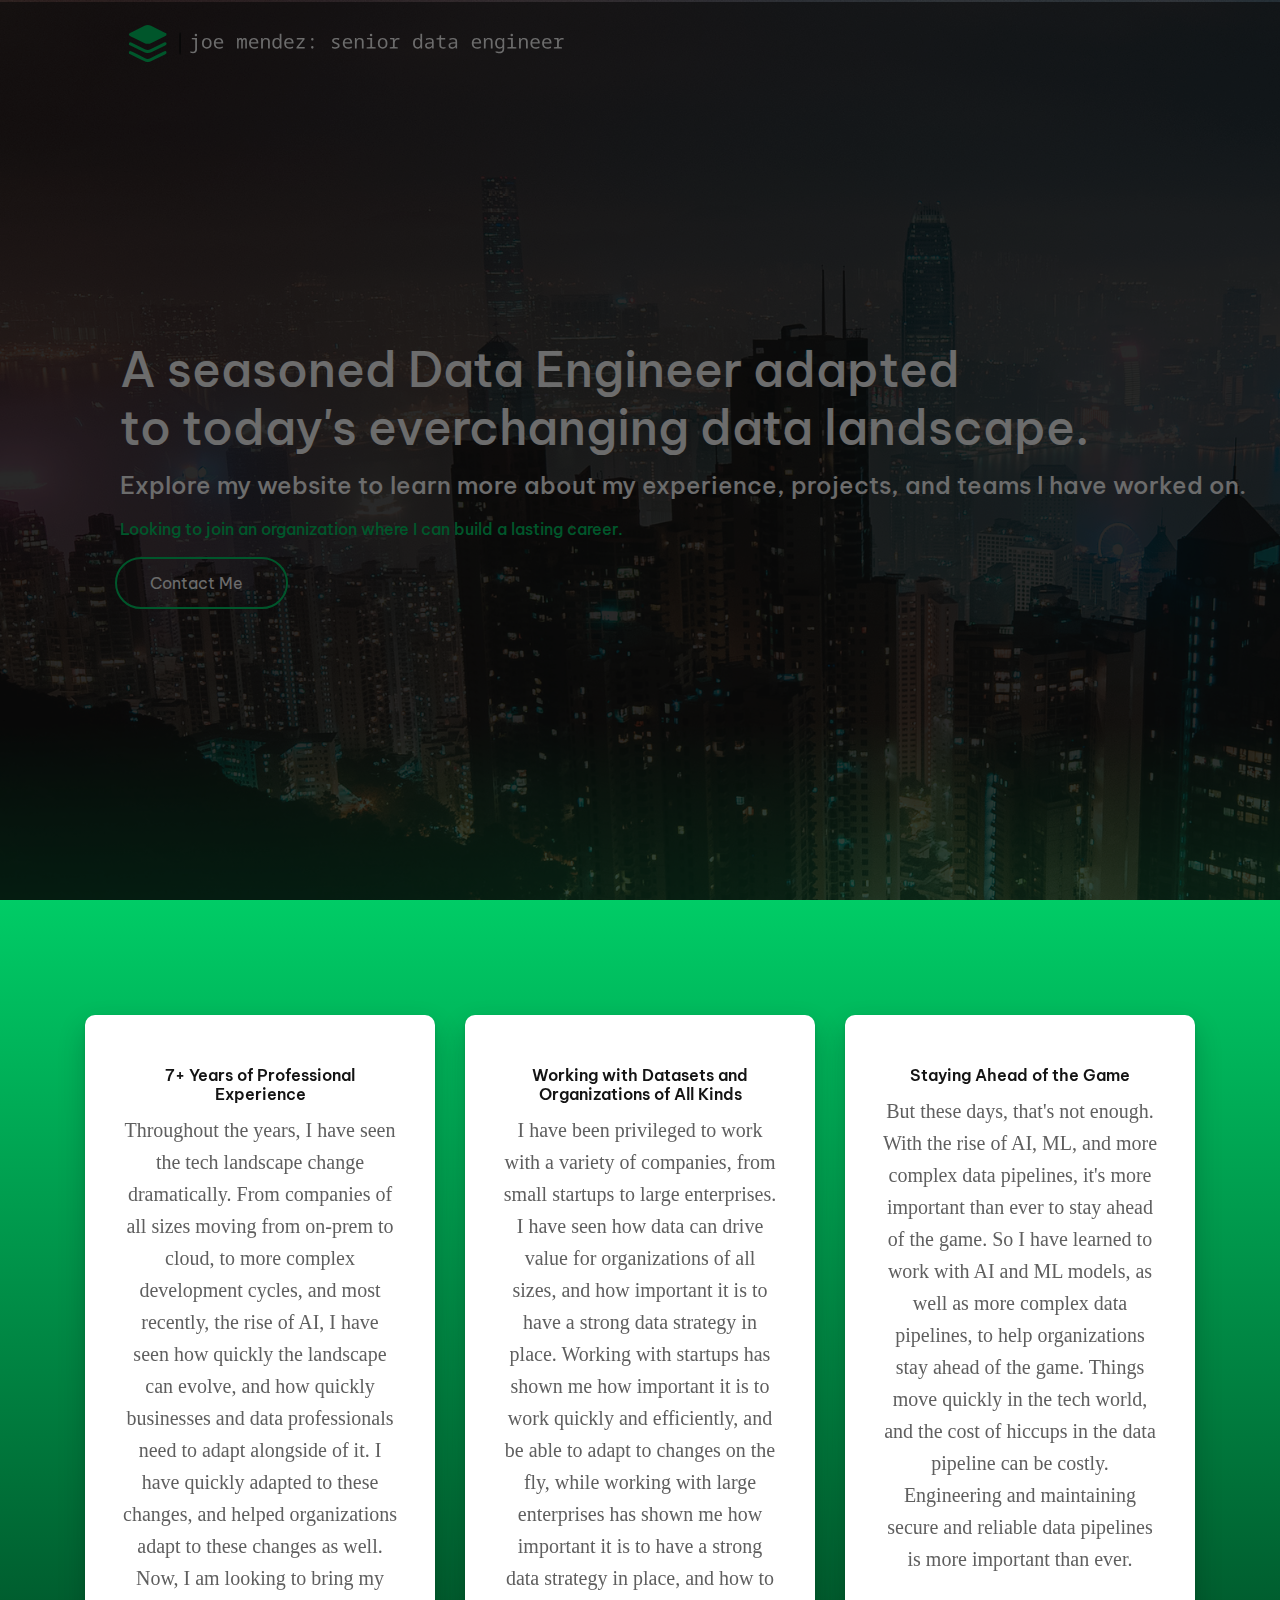
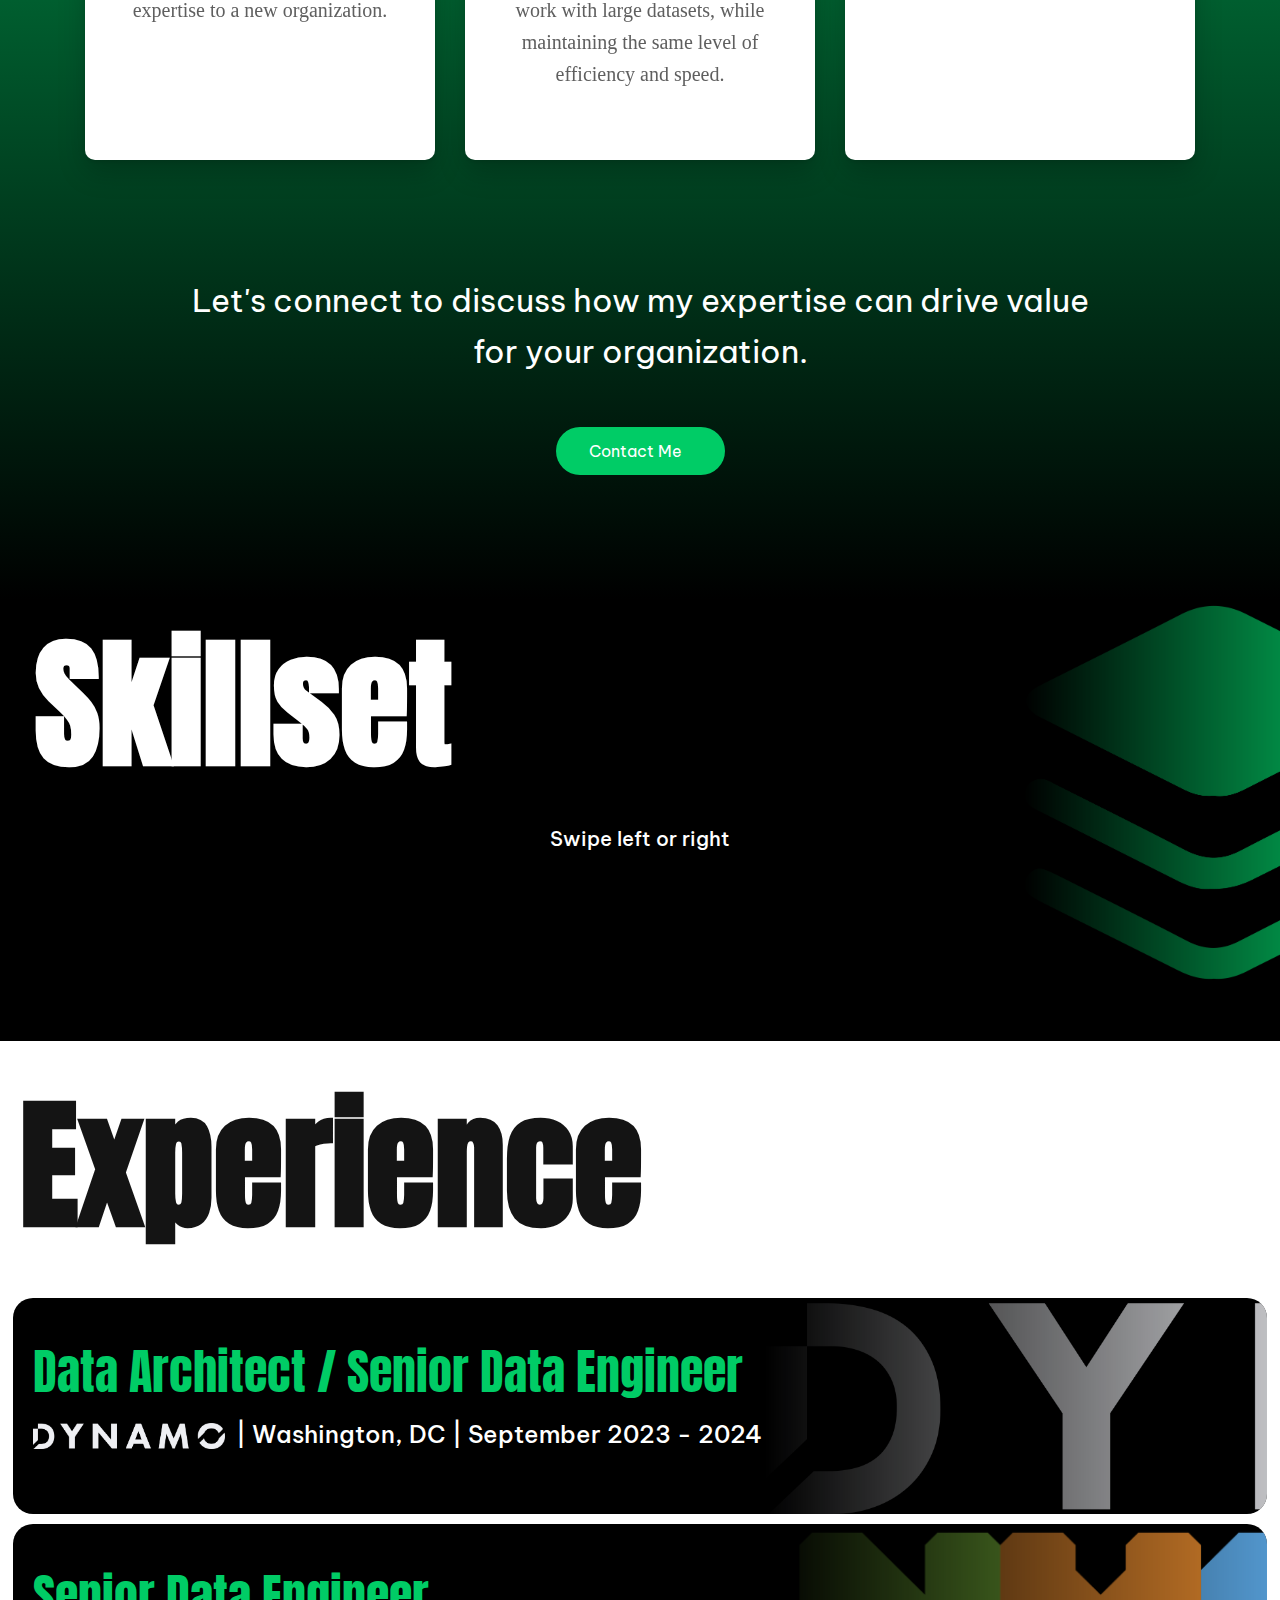
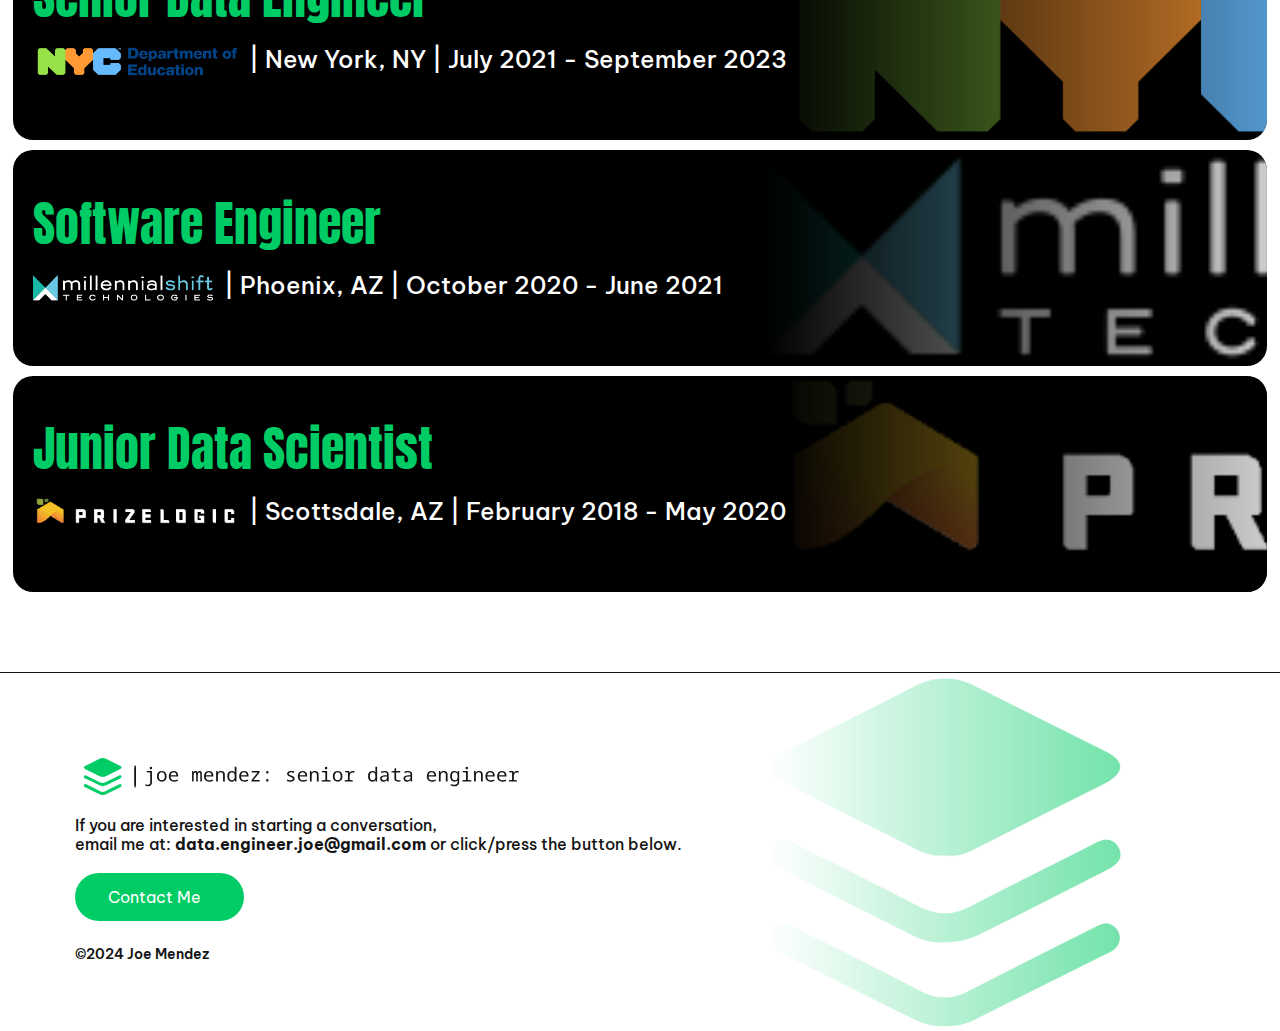
==== commit 4e04721a: "Update index.html" ====
--- a/index.html
+++ b/index.html
@@ -53,11 +53,11 @@
     <section id="stats" class="section" style="background: linear-gradient(#00CC66, #000); border-radius: 0 !important; padding-bottom: 75px; padding-top: 100px; ">
         <div class="container text-center" >
 			<div class="row">
-				<div class="col-12 col-md-6 col-xl-4 d-flex">
+				<div class="col-12 col-xl-4 d-flex">
 					<div class="squareItem">
 						<div class="squareInnerContainer" >
 							<div class="squareIcon">
-								<i class="fa-solid fa-hourglass-half fa-4x" style="color: #00CC66; "></i>
+								<i class="fa-solid fa-hourglass-half fa-5x" style="color: #00CC66; "></i>
 							</div>
 							<div class="squareContent flex-fill">
 								<h3 style="margin-top: 10px; color: #141414">7+ Years of Professional Experience</h3>
@@ -65,9 +65,9 @@
                                     Throughout the years,
                                     I have seen the tech landscape change dramatically. From companies of all sizes moving from on-prem to cloud,
                                      to more complex development cycles, and most recently, the rise of AI,
-                                     I have seen how quickly the landscape can evolve, and how businesses and data professionals
-                                     need to adapt alongside it.
-                                     I've successfully navigated these industry shifts while helping organizations do the same.
+                                     I have seen how quickly the landscape can evolve, and how quickly businesses and data professionals
+                                     need to adapt alongside of it.
+                                     I have quickly adapted to these changes, and helped organizations adapt to these changes as well.
                                      Now, I am looking to bring my expertise to a new organization.
                                 </p>
 							</div>
@@ -75,36 +75,38 @@
 					</div>
 				</div>
 
-                    <div class="col-12 col-md-6 col-xl-4 d-flex">
+                    <div class="col-12 col-xl-4 d-flex">
                         <div class="squareItem">
                             <div class="squareInnerContainer" >
                                 <div class="squareIcon">
-                                    <i class="fa-solid fa-database fa-4x" style="color: #00CC66; "></i>
+                                    <i class="fa-solid fa-database fa-5x" style="color: #00CC66; "></i>
                                 </div>
                                 <div class="squareContent flex-fill">
                                     <h3 style="margin-top: 10px; color: #141414">Working with Datasets and Organizations of All Kinds</h3>
                                     <p class="flex-fill" style="font-family: 'Times New Roman', Times, serif; color: #5f5f5f; margin-top: 10px;">
-                                       "I have been privileged to work with a variety of companies, from small startups to large enterprises. 
-					    I have seen how data can drive value for organizations of all sizes and the importance of a strong data strategy. 
-					    Working with startups taught me to work efficiently and adapt quickly to changes. My enterprise experience 
-					    demonstrated how to maintain speed and efficiency while handling large-scale datasets."
+                                        I have been privileged to work with a variety of companies, from small startups to large enterprises.
+                                        I have seen how data can drive value for organizations of all sizes, and how important it is to have a strong data strategy in place.
+                                        Working with startups has shown me how important it is to work quickly and efficiently, and be able to adapt to changes on the fly,
+                                        while working with large enterprises has shown me how important it is to have a strong data strategy in place, and how to work with large datasets, while
+                                        maintaining the same level of efficiency and speed.
+                                    </p>
                                 </div>
                             </div>
                         </div>
                     </div>
 
-                    <div class="col-12 col-md-6 col-xl-4 d-flex">
+                    <div class="col-12 col-xl-4 d-flex">
                         <div class="squareItem">
                             <div class="squareInnerContainer">
                                 <div class="squareIcon">
-                                    <i class="fa-solid fa-hexagon-nodes-bolt fa-4x" style="color: #00CC66; "></i>
+                                    <i class="fa-solid fa-hexagon-nodes-bolt fa-5x" style="color: #00CC66; "></i>
                                 </div>
                                 <div class="squareContent flex-fill">
                                     <h3 style="margin-top: 10px; color: #141414">Staying Ahead of the Game</h3>
                                     <p class="flex-fill" style="font-family: 'Times New Roman', Times, serif; color: #5f5f5f; margin-top: 10px;">
-                                        But these days, that's not enough. With the rise of AI, ML, and more complex data pipelines, innovation is crucial. I have developed expertise in AI/ML models
-					    and advanced data architectures to help organizations maintain competitive advantage. Technology evolves rapidly, and pipeline disruptions can be costly. 
-					    Therefore, engineering and maintaining secure and reliable data pipelines is more important than ever.
+                                        But these days, that's not enough. With the rise of AI, ML, and more complex data pipelines, it's more important than ever to stay ahead of the game.
+                                        So I have learned to work with AI and ML models, as well as more complex data pipelines, to help organizations stay ahead of the game.
+                                        Things move quickly in the tech world, and the cost of hiccups in the data pipeline can be costly. Engineering and maintaining secure and reliable data pipelines is more important than ever.
 
 
                                     </p>
--- a/css/style.css
+++ b/css/style.css
@@ -352,43 +352,11 @@
     transform: translateY(-50%);
   }
 
-  .desktop-image {
-    display: none;
-  }
-
-  .mobile-image {
-    display: block;
-    width: 100%; /* Make the image responsive */
-    height: auto;
-    padding-left: 10px;
-    padding-right: 10px;
-  }
 
   #navbar .navbar.navbar-expand-lg.navbar-dark {
     align-items: center;
     justify-content: center;
     margin: auto 0;
-  }
-
-  .pdf-container {
-    width: 100%;
-    height: 100%; /* Make it responsive but not take full height on desktop */
-    max-width: 95vw;
-    margin: auto;
-    display: flex;
-    justify-content: center;
-    align-items: center;
-    border: 0.1px solid transparent; /* Optional: To show boundaries */
-  }
-  .desktop-device {
-    display: none;
-  }
-
-  .mobile-device {
-    display: block;
-    width: 100%; /* Make the image responsive */
-    height: auto;
-    padding: 0px 10px;
   }
 
   p {
@@ -405,13 +373,6 @@
     padding-right: 10px;
     justify-content: center;
     align-items: center;
-  }
-  h3.quote {
-    padding-left: 15px;
-    padding-right: 15px;
-    font-family: "Poppins", sans-serif !important;
-    margin: 0 auto;
-    font-size: 1rem !important;
   }
 
   .text-box {
@@ -515,7 +476,7 @@
     margin-left: 15px !important;
   }
   .logo-image img {
-    height: 32px !important;
+    height: 4vh !important;
   }
   .col {
     margin-top: 100px;
@@ -539,9 +500,15 @@
     text-align: center !important;
     padding: 10px 10px !important;
   }
+    #slides h1 {
+    font-size: 200% !important;
+  }
+ #slides  h4 {
+    font-size: 1.25rem !important;
+  }
+  
   #slides .col, .row, h1, h4, h6, a.button-2{
     text-align: center !important;
-
     padding: 10px 10px !important;
     margin: 0 auto !important;
     margin-left: 0px !important;
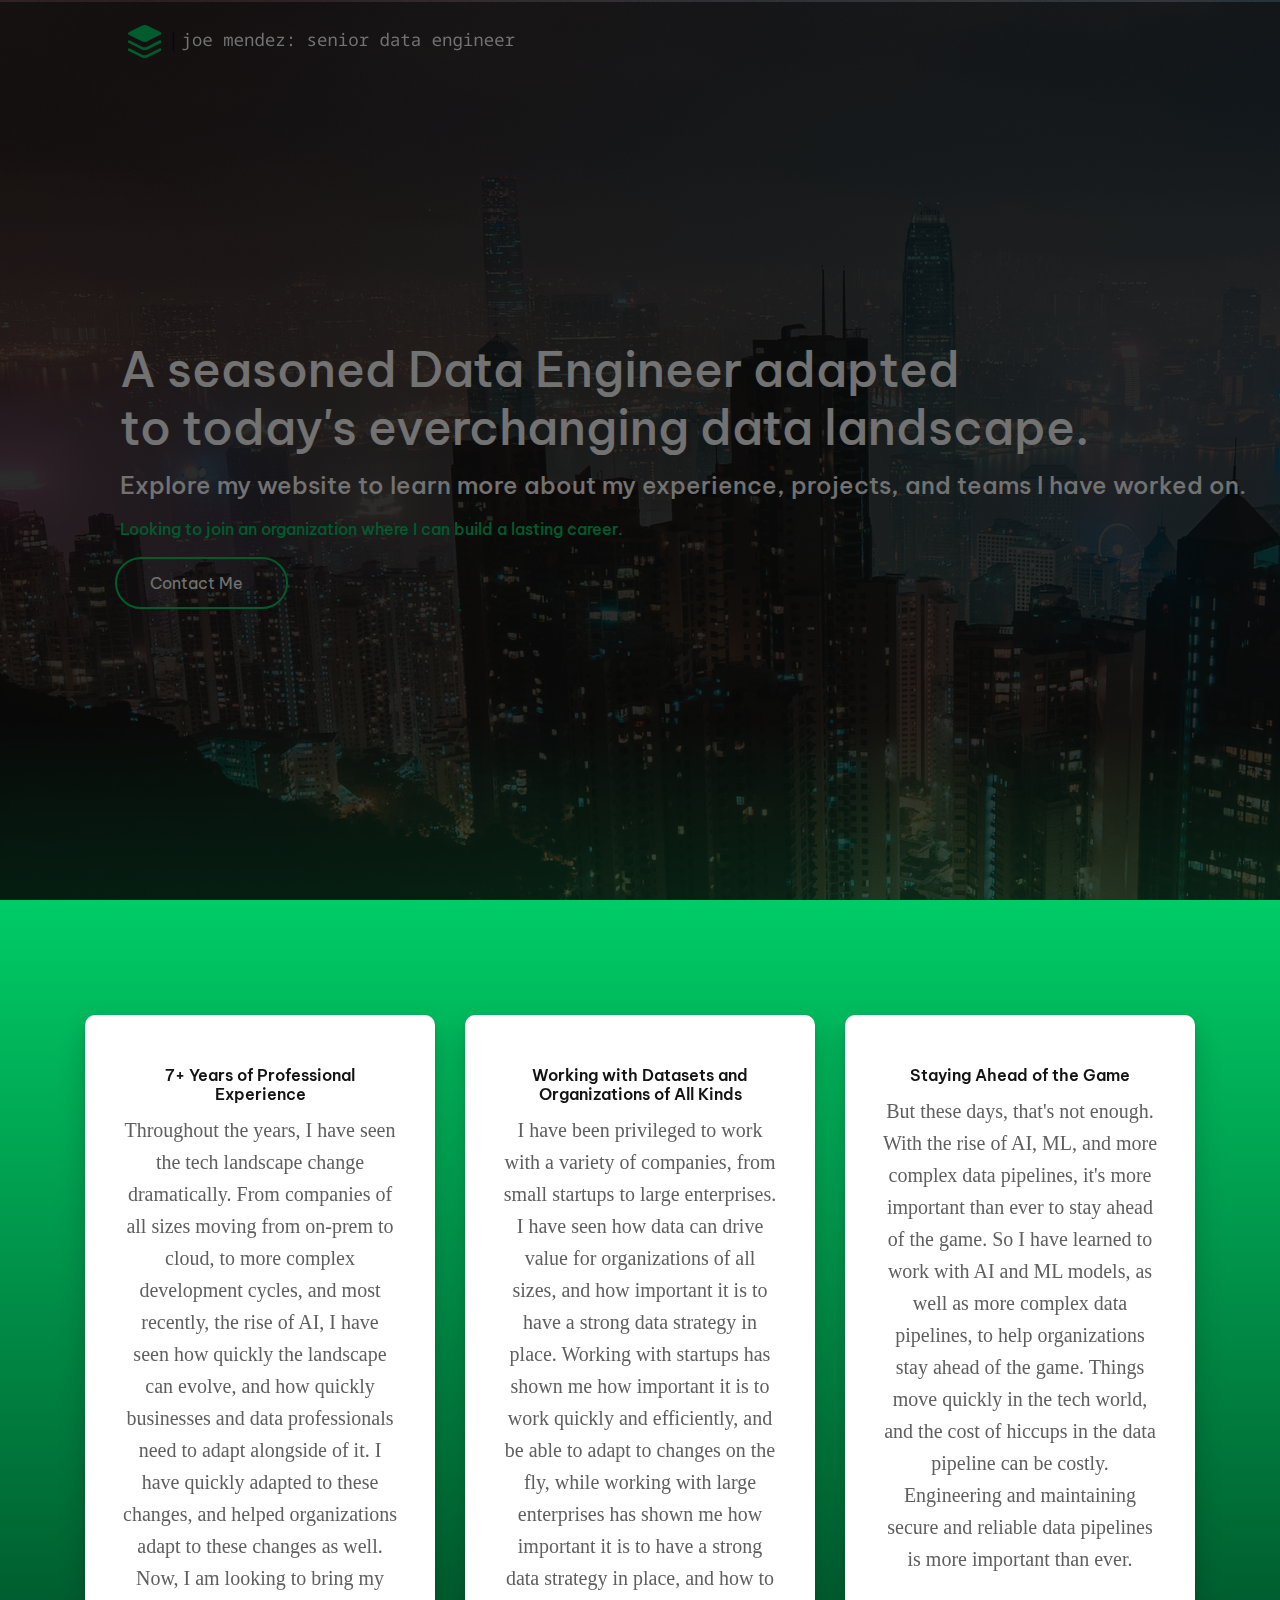
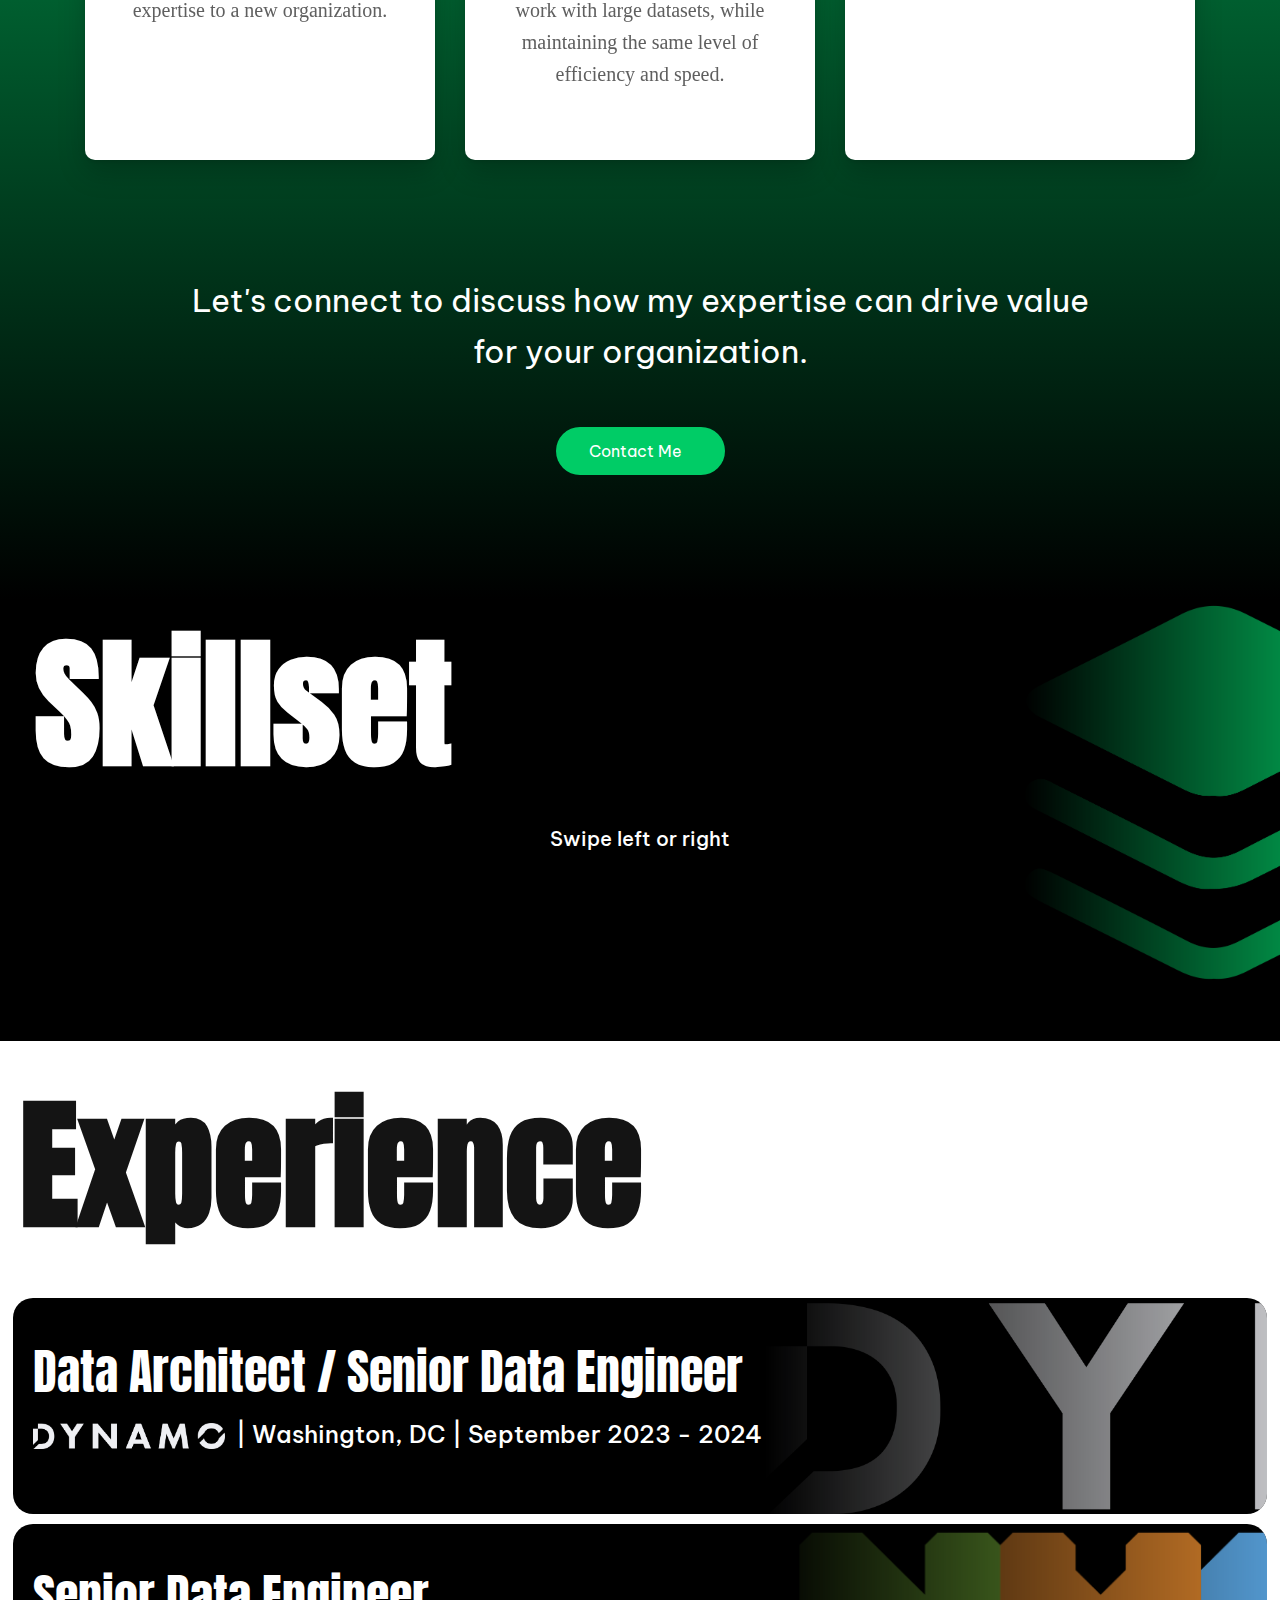
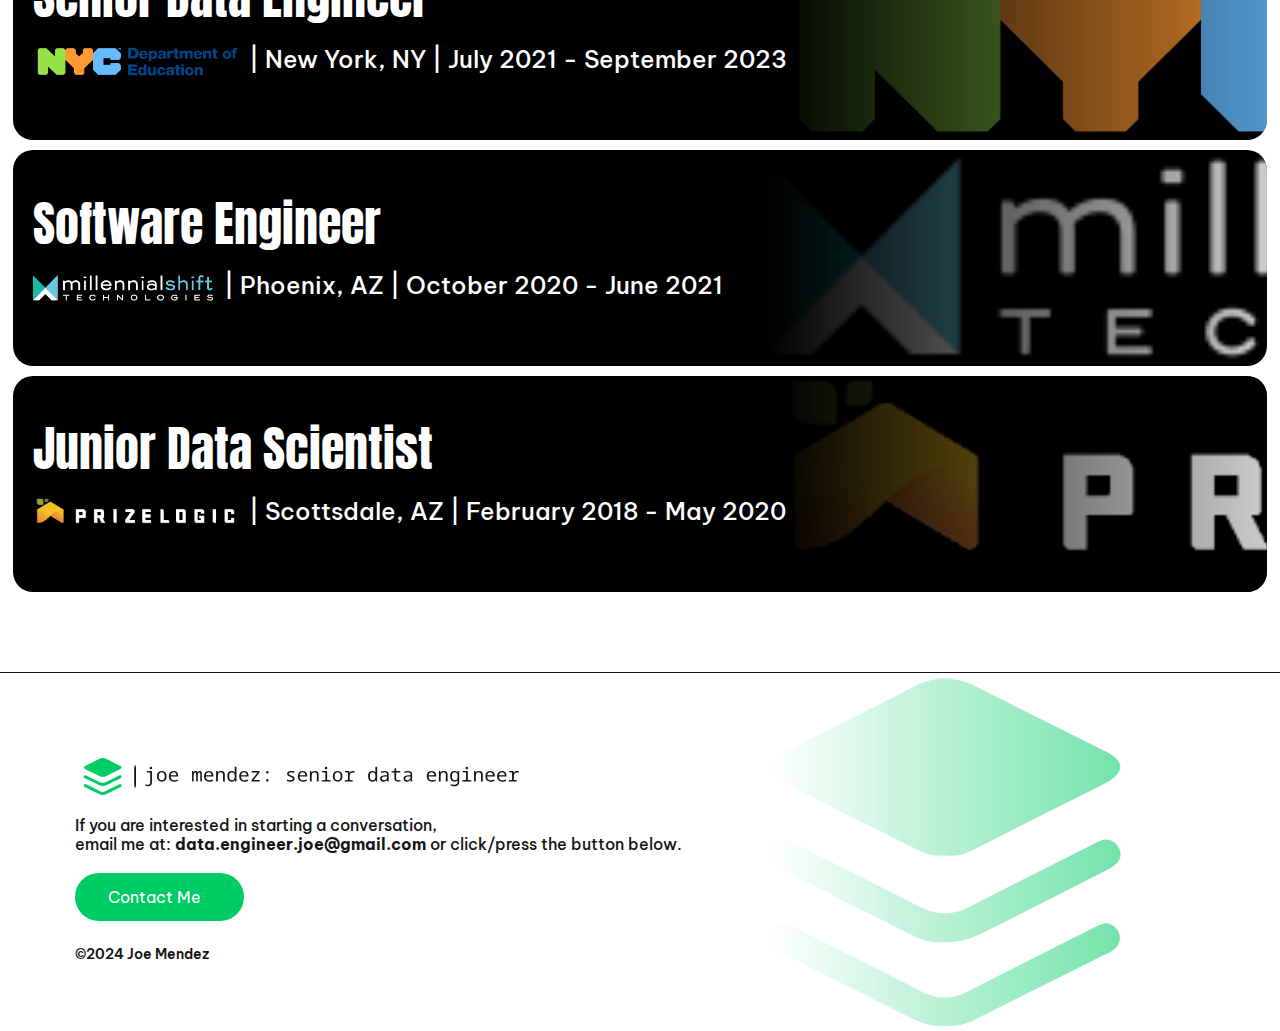
==== commit 27811444: "Update index.html" ====
--- a/index.html
+++ b/index.html
@@ -29,7 +29,7 @@
         <div class="inner"></div>
     </div>
     <div class="logo-image" style=" max-height: 40px; background-color: transparent; z-index: 100 !important; position: relative; padding-top: 25px;  margin-left: 120px">
-        <img src="img/logo-white.svg"  alt="NavBar Logo" style="max-width:450px">
+        <img src="img/logo-white.svg"  alt="NavBar Logo" style="max-width: 400px">
     </div>
     <div id="slides"  style="margin-top: -40px;">
         <div class="contact-container" style="z-index: 0 !important;"><img src="img/gradient-background.png"></div>
--- a/css/style.css
+++ b/css/style.css
@@ -186,24 +186,7 @@
     -ms-transform: translateY(-50%);
     transform: translateY(-50%);
   }
-  .desktop-device {
-    display: block;
-  }
-
-  .mobile-device {
-    display: none;
-  }
-
-  .desktop-image {
-    display: none;
-  }
-  .mobile-image {
-    display: block;
-    width: 100%; /* Make the image responsive */
-    height: auto;
-    padding-left: 15px;
-    padding-right: 15px;
-  }
+
   .container d-flex align-items-center {
     margin-left: 15px;
     margin-right: 15px;
@@ -234,9 +217,10 @@
     padding-bottom: 20px !important;
     margin: 0 auto;
     background-color: #000000 !important;
-
     height: auto !important;
-
+  }
+  .resume-section {
+    max-width: 97vw;
   }
 }
 /*******************************************END********************************************/
@@ -930,7 +914,7 @@
 }
 
 .heading-section1 {
-  color: #00CC66;
+  color: #FFFFFF;
   font-family: "Anton", sans-serif;
   font-size: 3rem;
   padding-top: 10px;
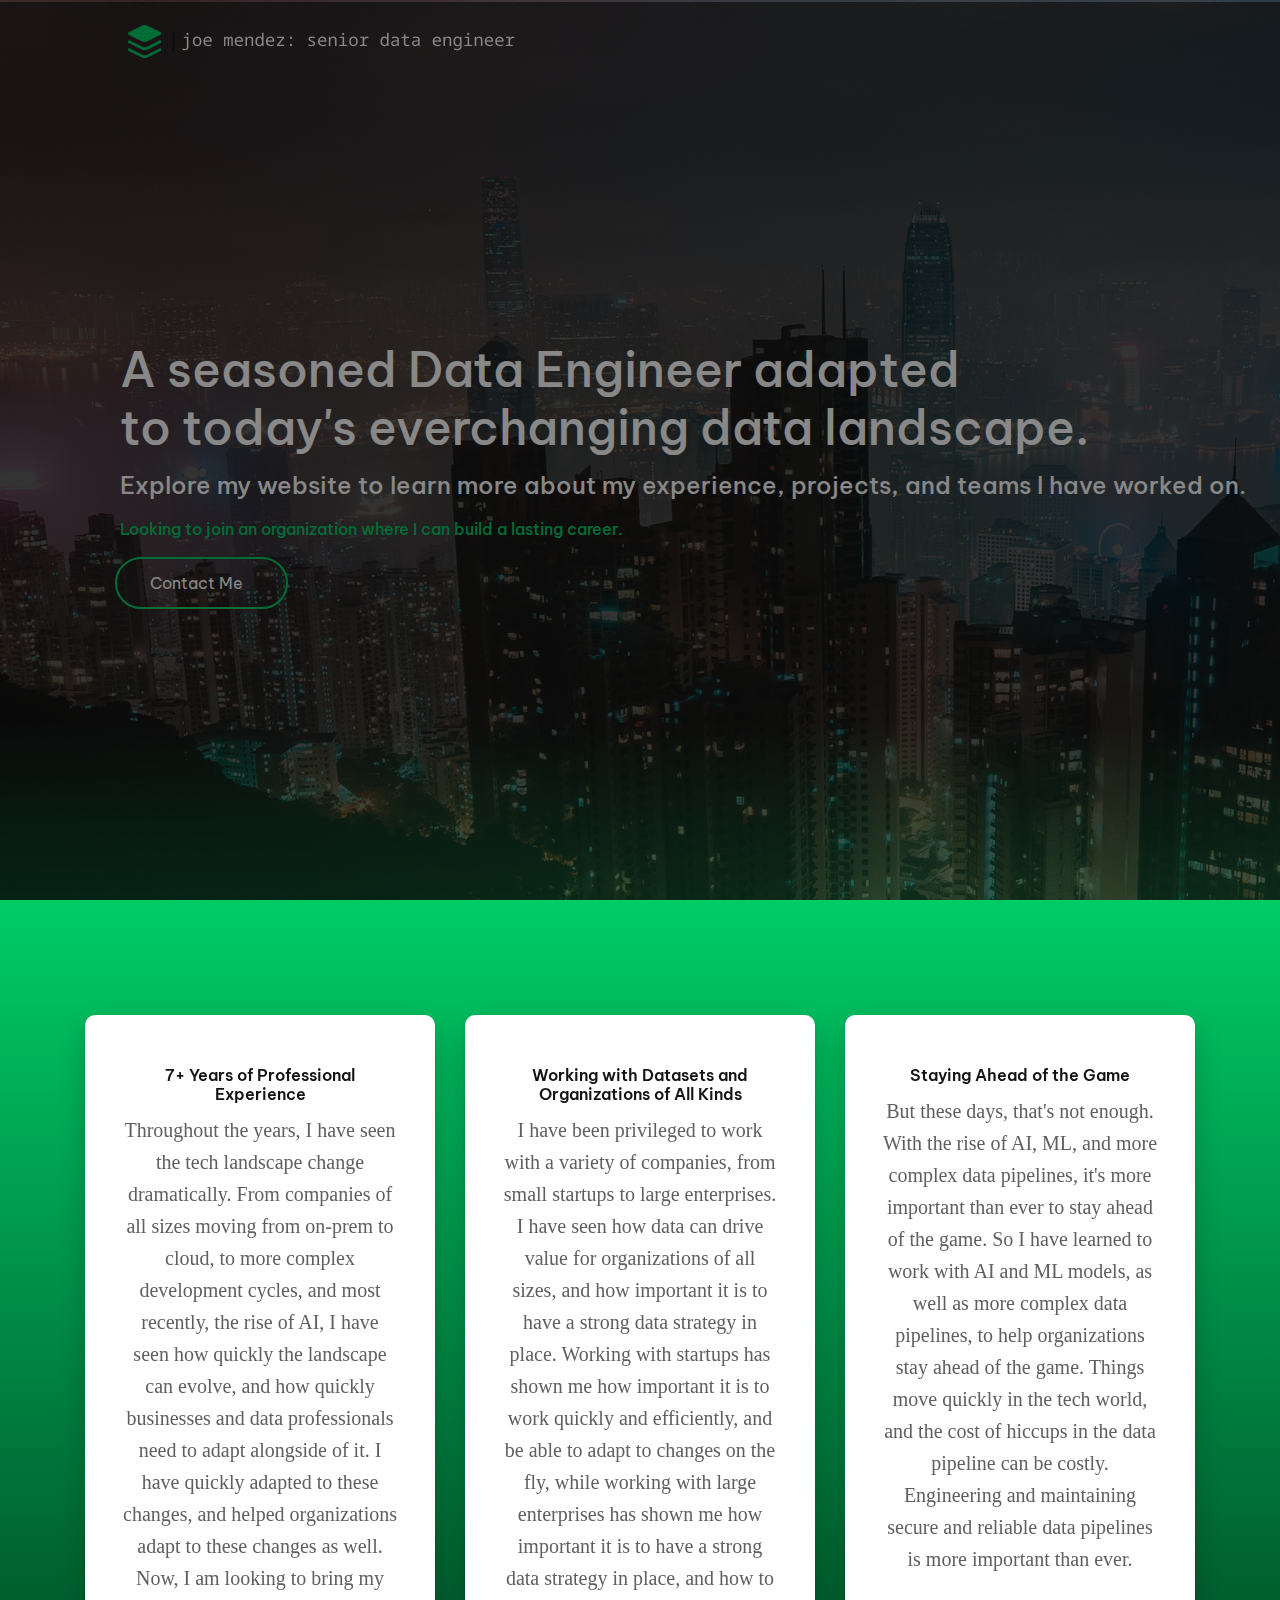
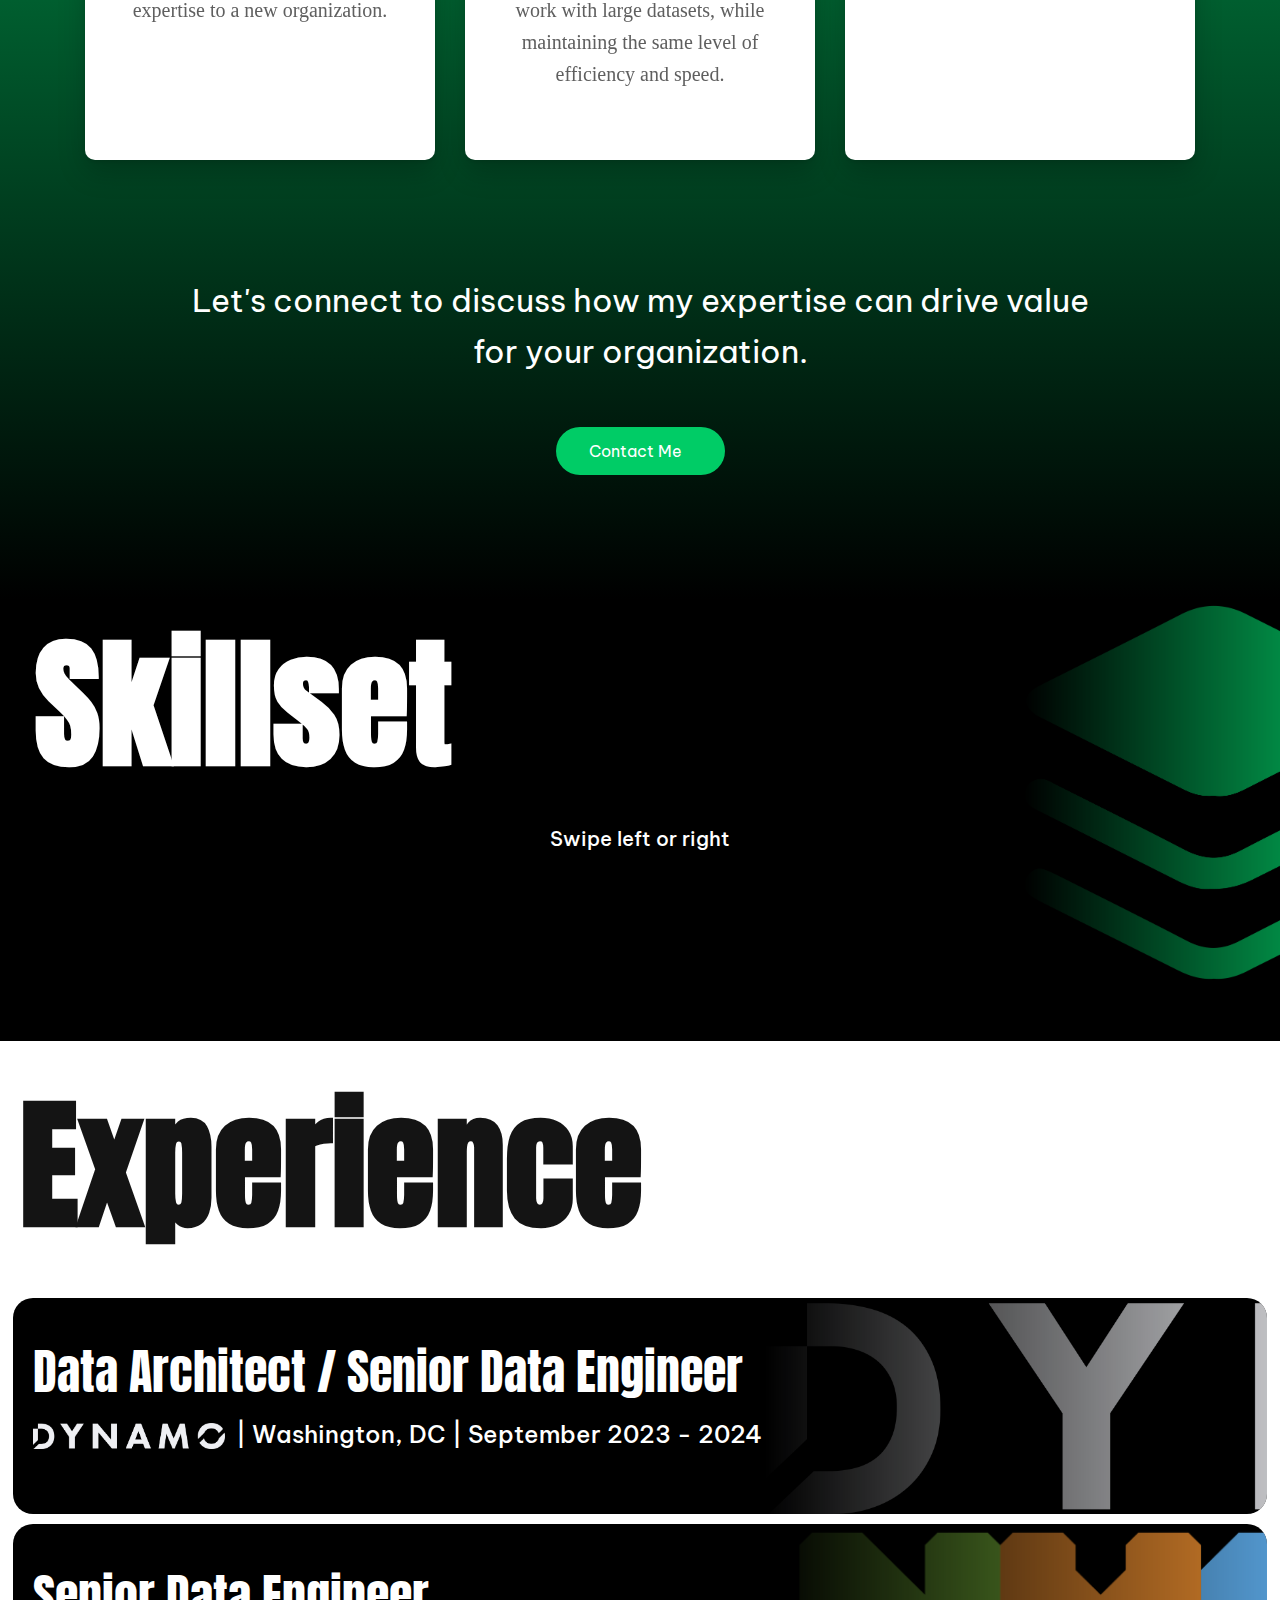
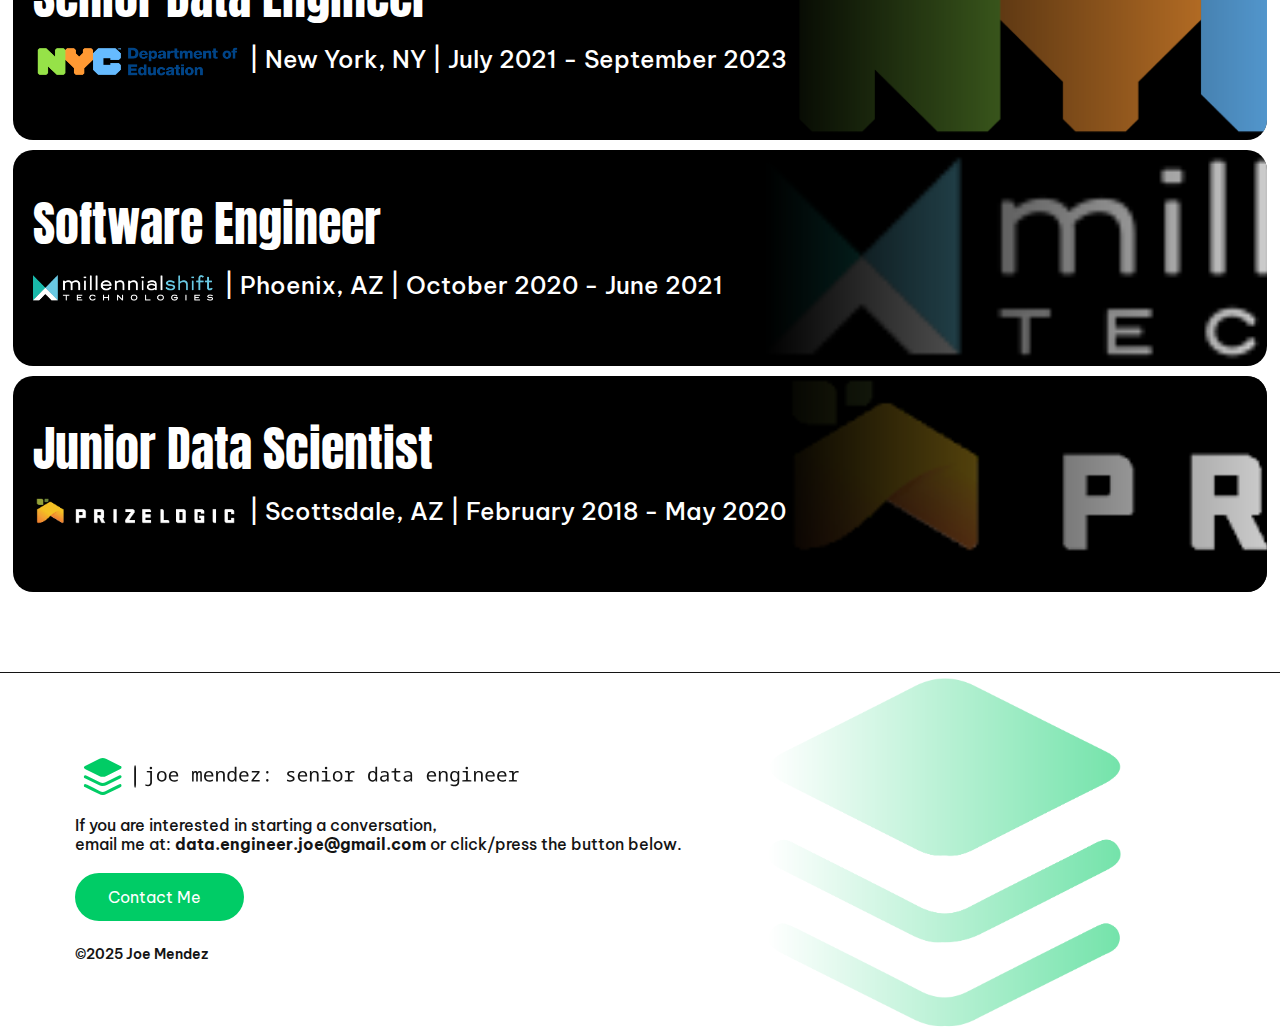
==== commit cd4544ef: "Update index.html" ====
--- a/index.html
+++ b/index.html
@@ -365,7 +365,7 @@
 
                     <h6
                         style="color: #141414; font-weight: 600; font-size: .9rem; z-index: 100;  margin-top: 25px;">
-                        &copy;2024 Joe Mendez
+                        &copy;2025 Joe Mendez
                     </h6>
                 </div>
             </div>
--- a/css/style.css
+++ b/css/style.css
@@ -222,6 +222,18 @@
   .resume-section {
     max-width: 97vw;
   }
+  #slides h1, h4, h6, a.button-2 {
+    margin-left: 30px;
+  }
+  #slides a.button-2 {
+    margin-left: 10px;
+  }
+  .resume-section {
+    max-width: 97vw;
+  }
+  #slides {
+    max-height: 966px;
+  }
 }
 /*******************************************END********************************************/
 
@@ -319,6 +331,9 @@
     background-color: #000000 !important;
     height: auto !important;
   }
+  #stats {
+    padding-top: 20px !important;
+  }
   #slides .col{
     font-size: 100% !important;
   }
@@ -460,7 +475,7 @@
     margin-left: 15px !important;
   }
   .logo-image img {
-    height: 4vh !important;
+    height: 3.8vh !important;
   }
   .col {
     margin-top: 100px;
